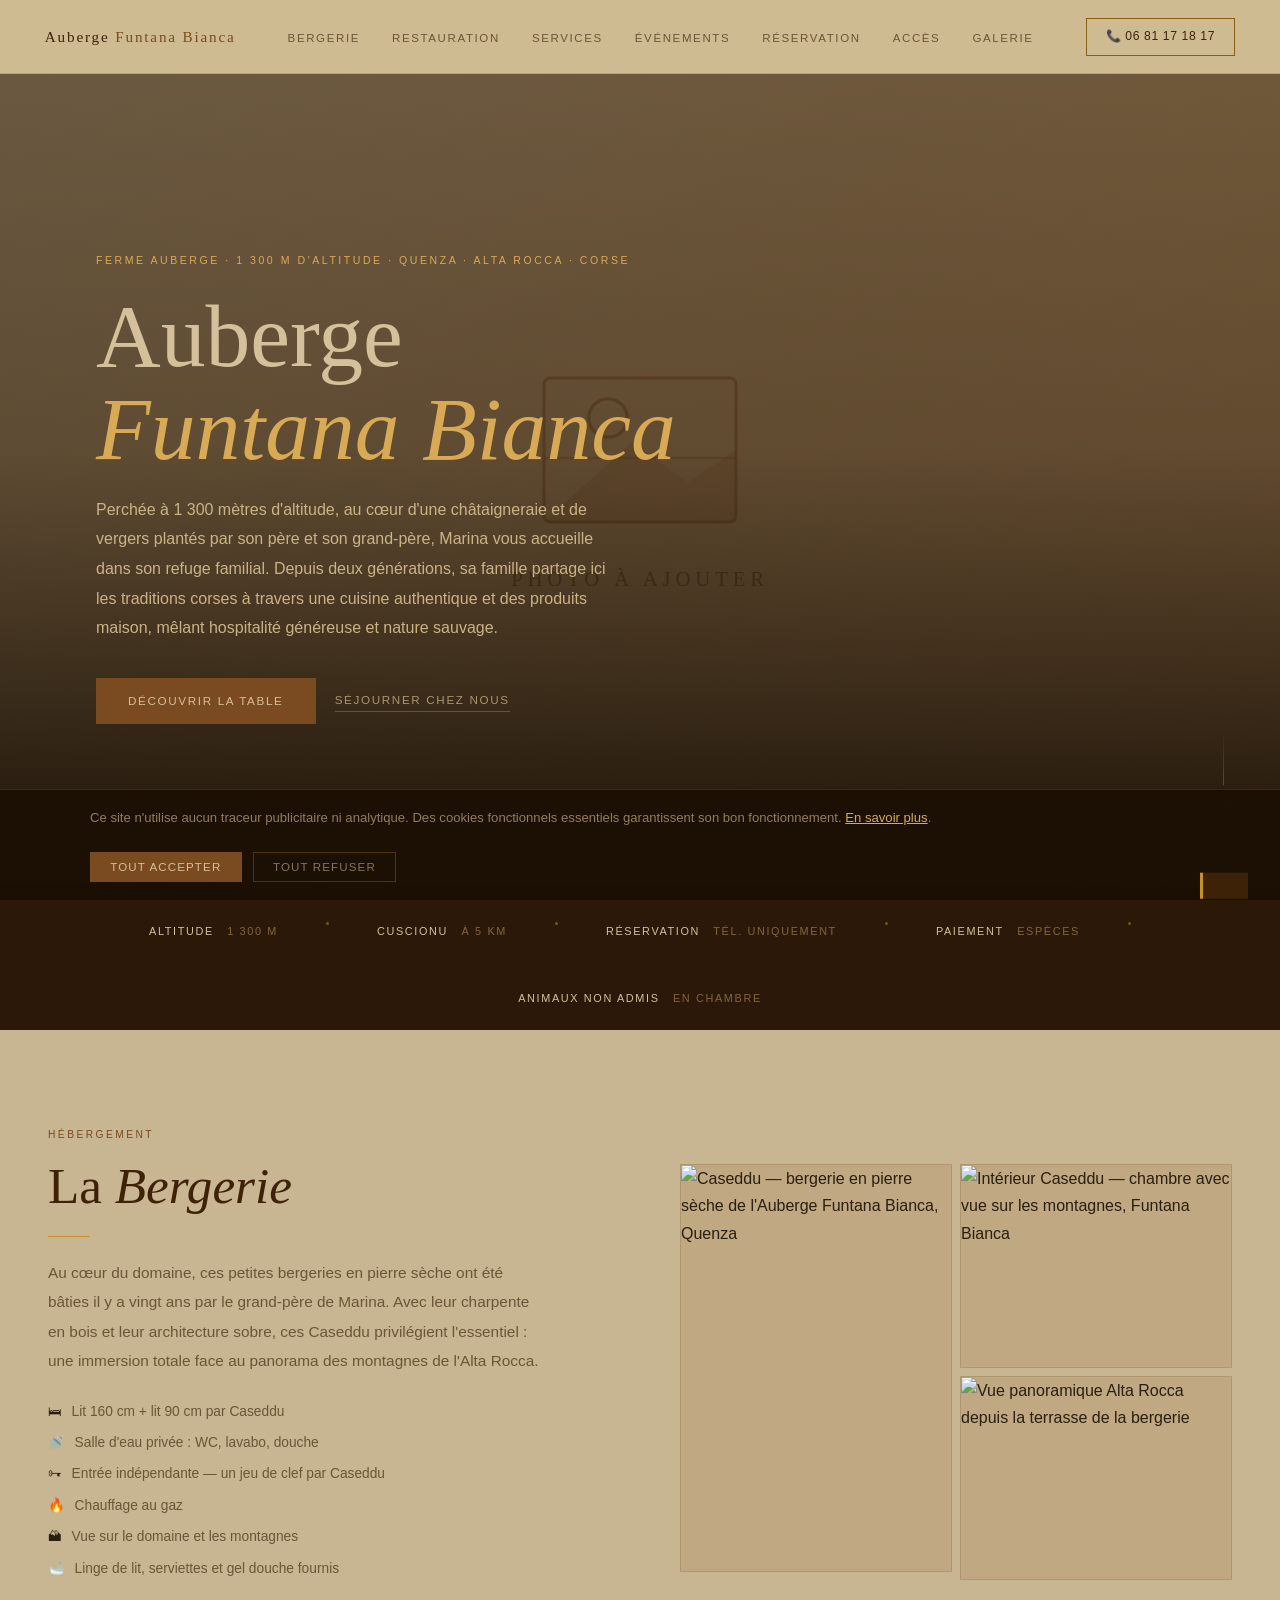
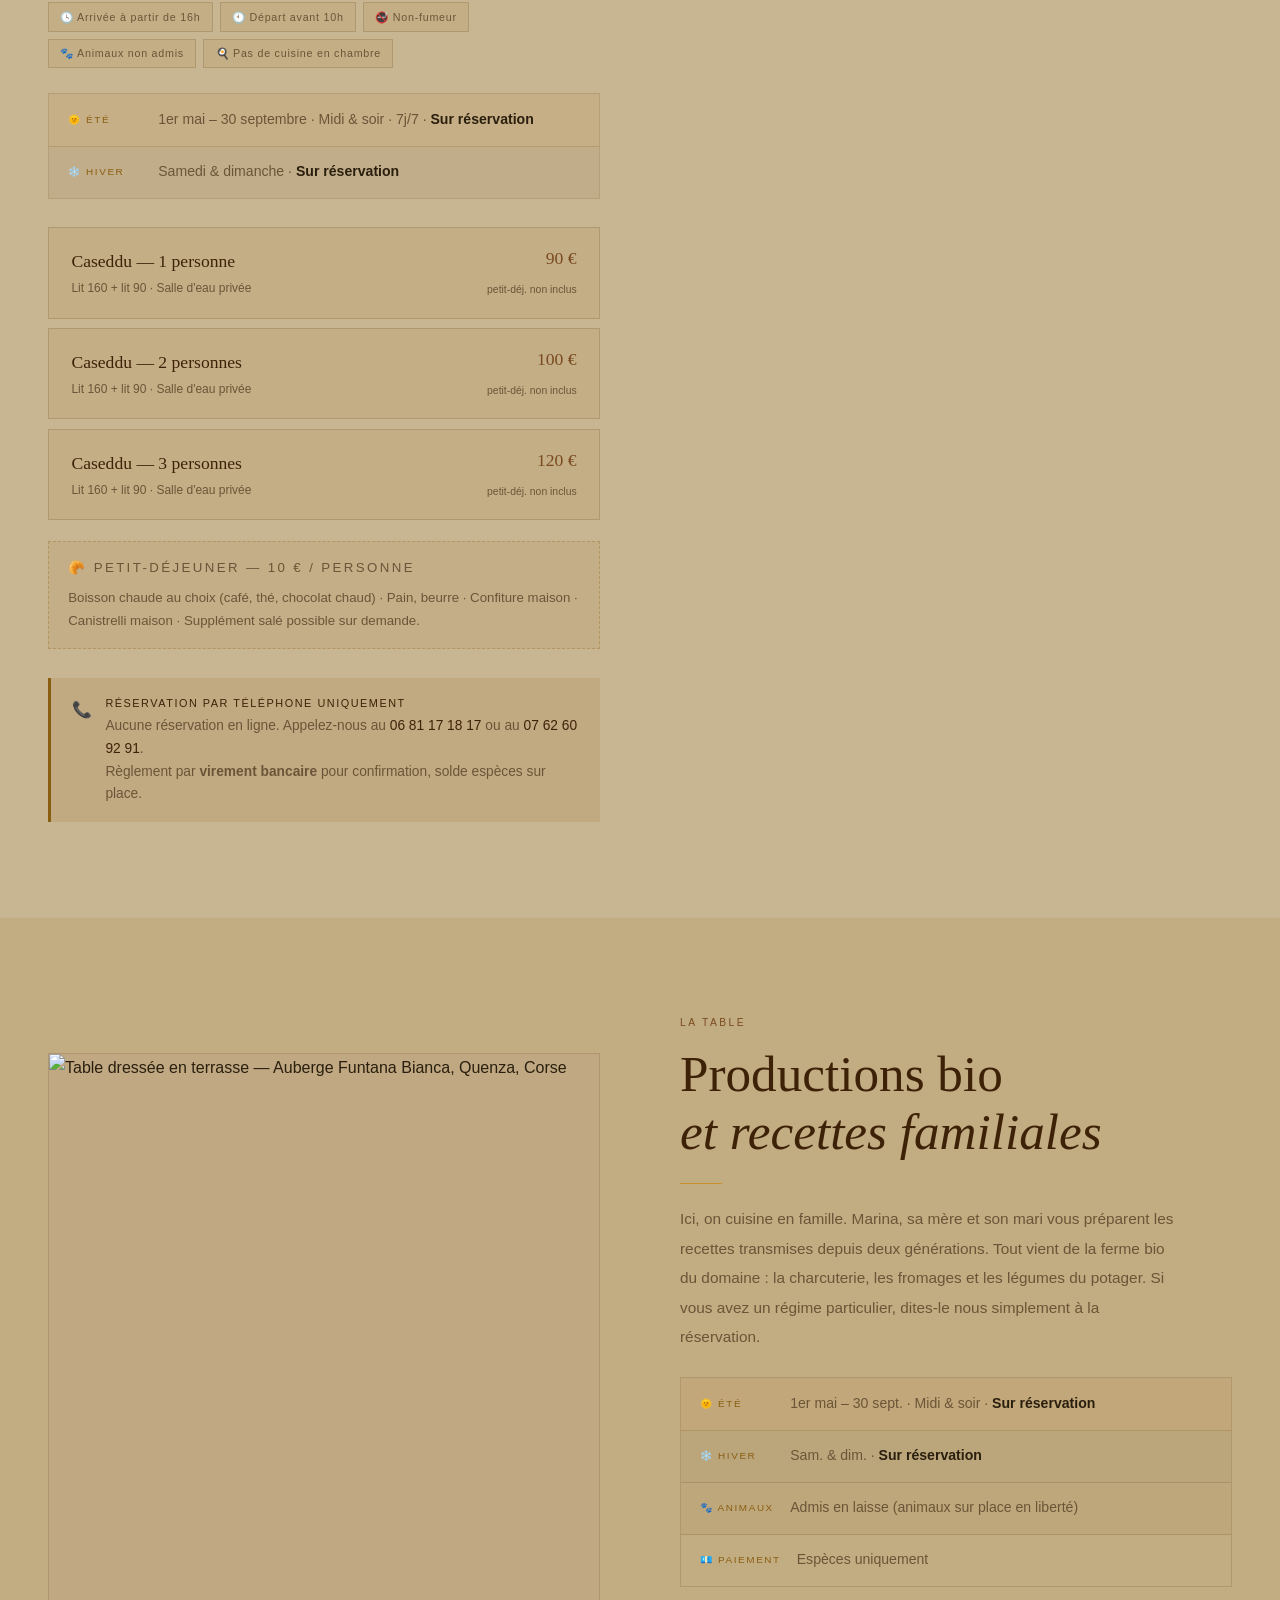
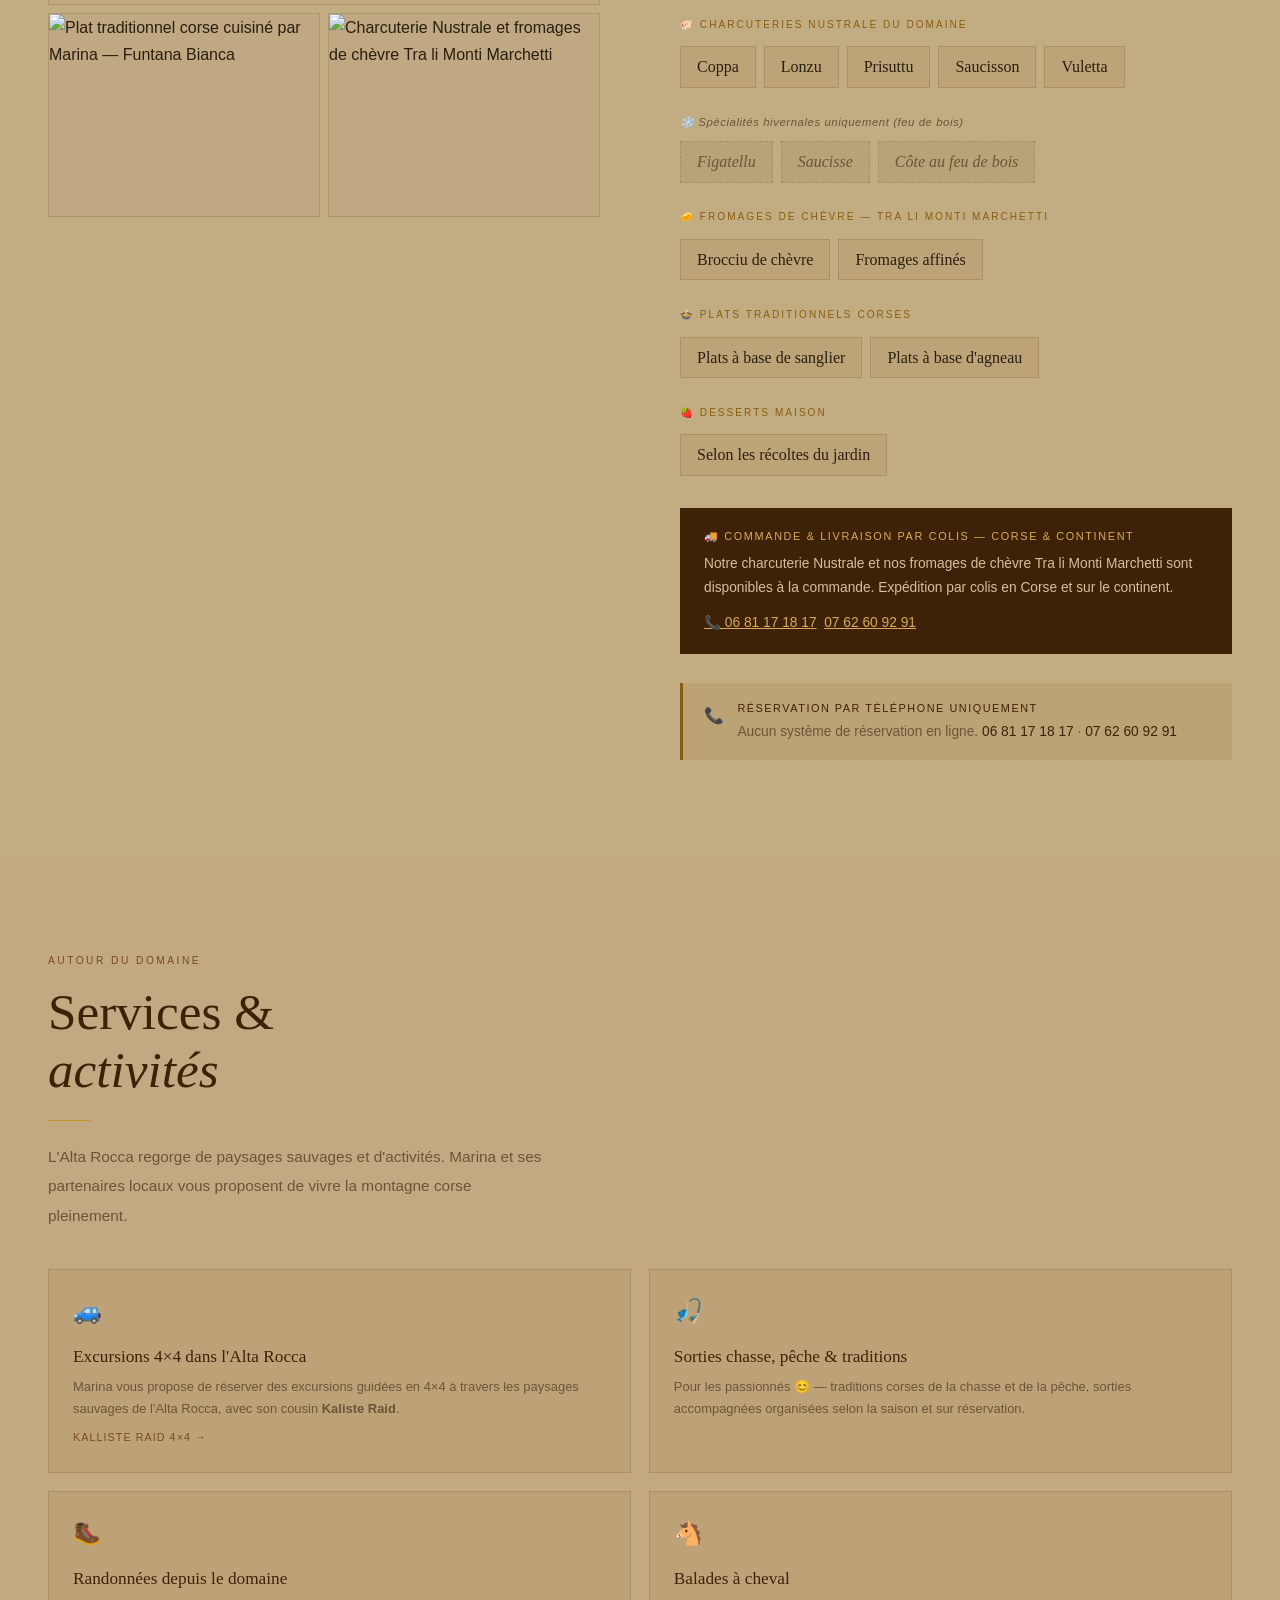
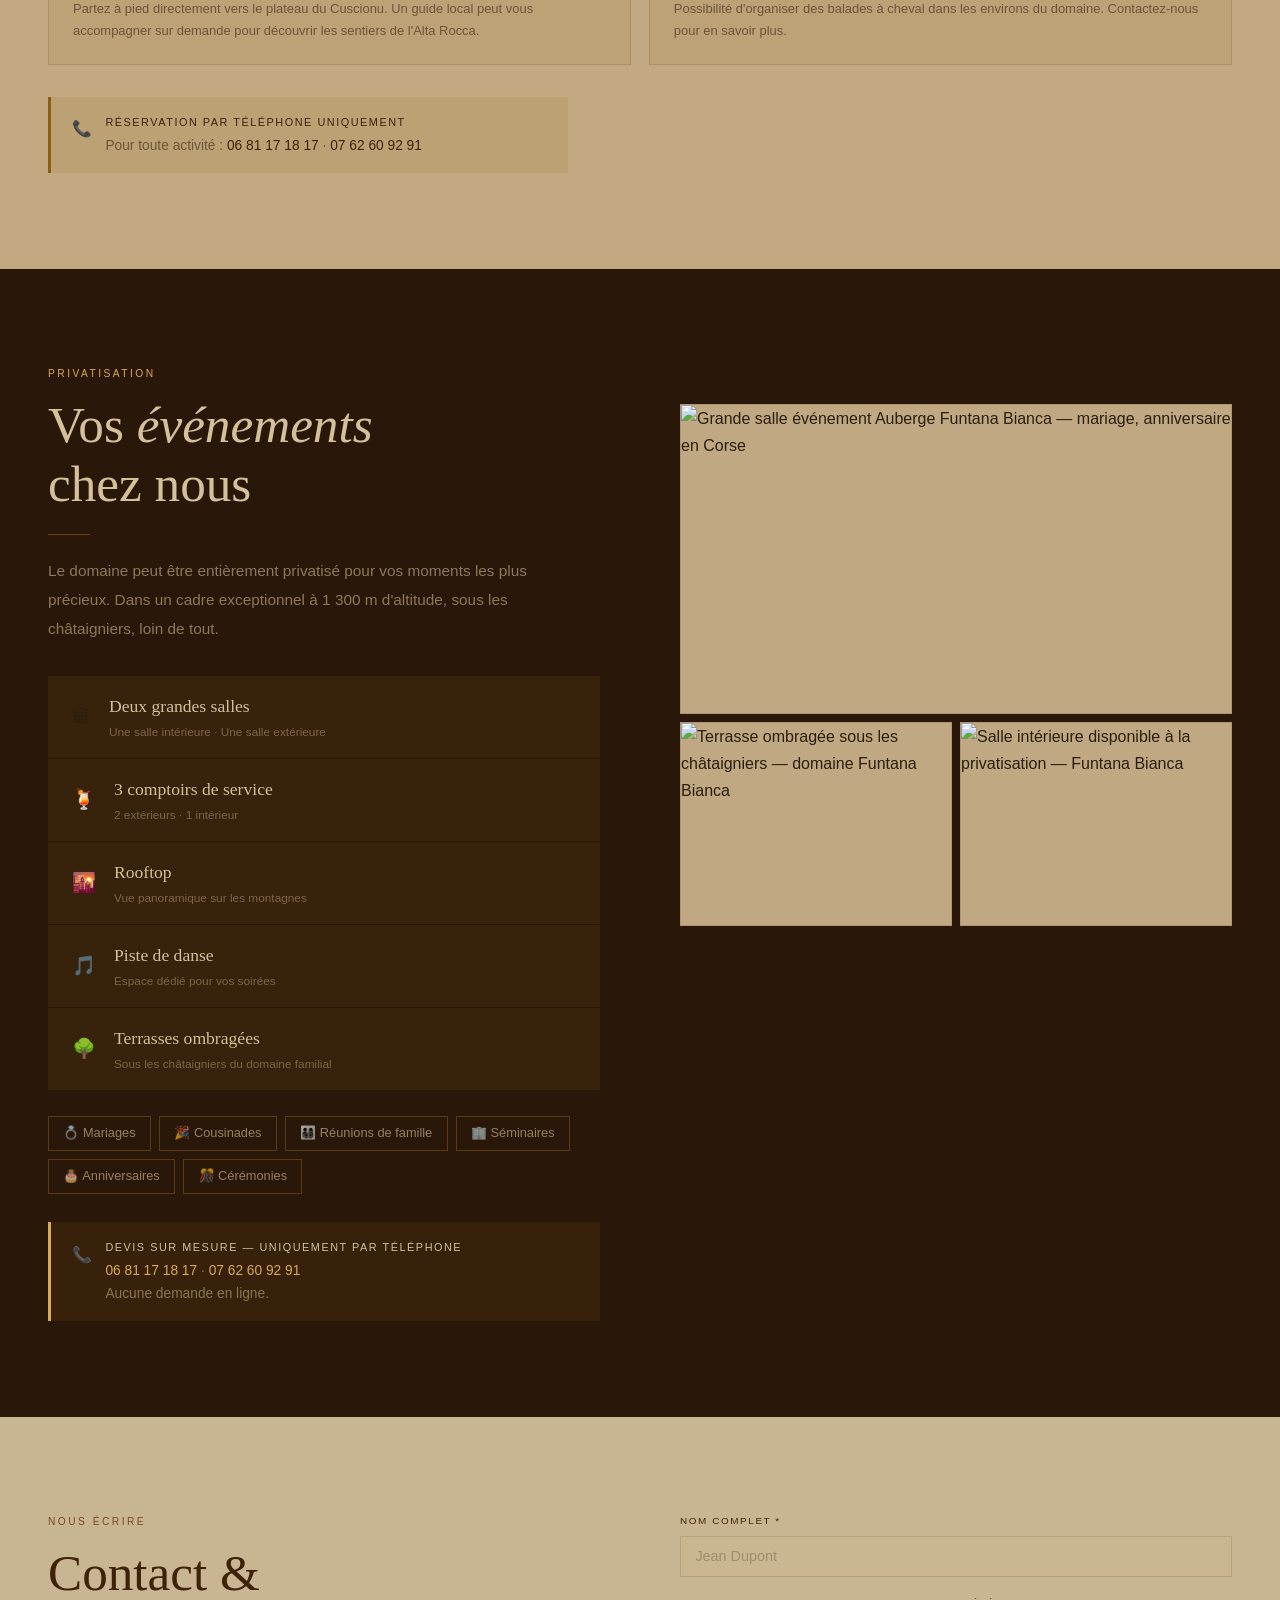
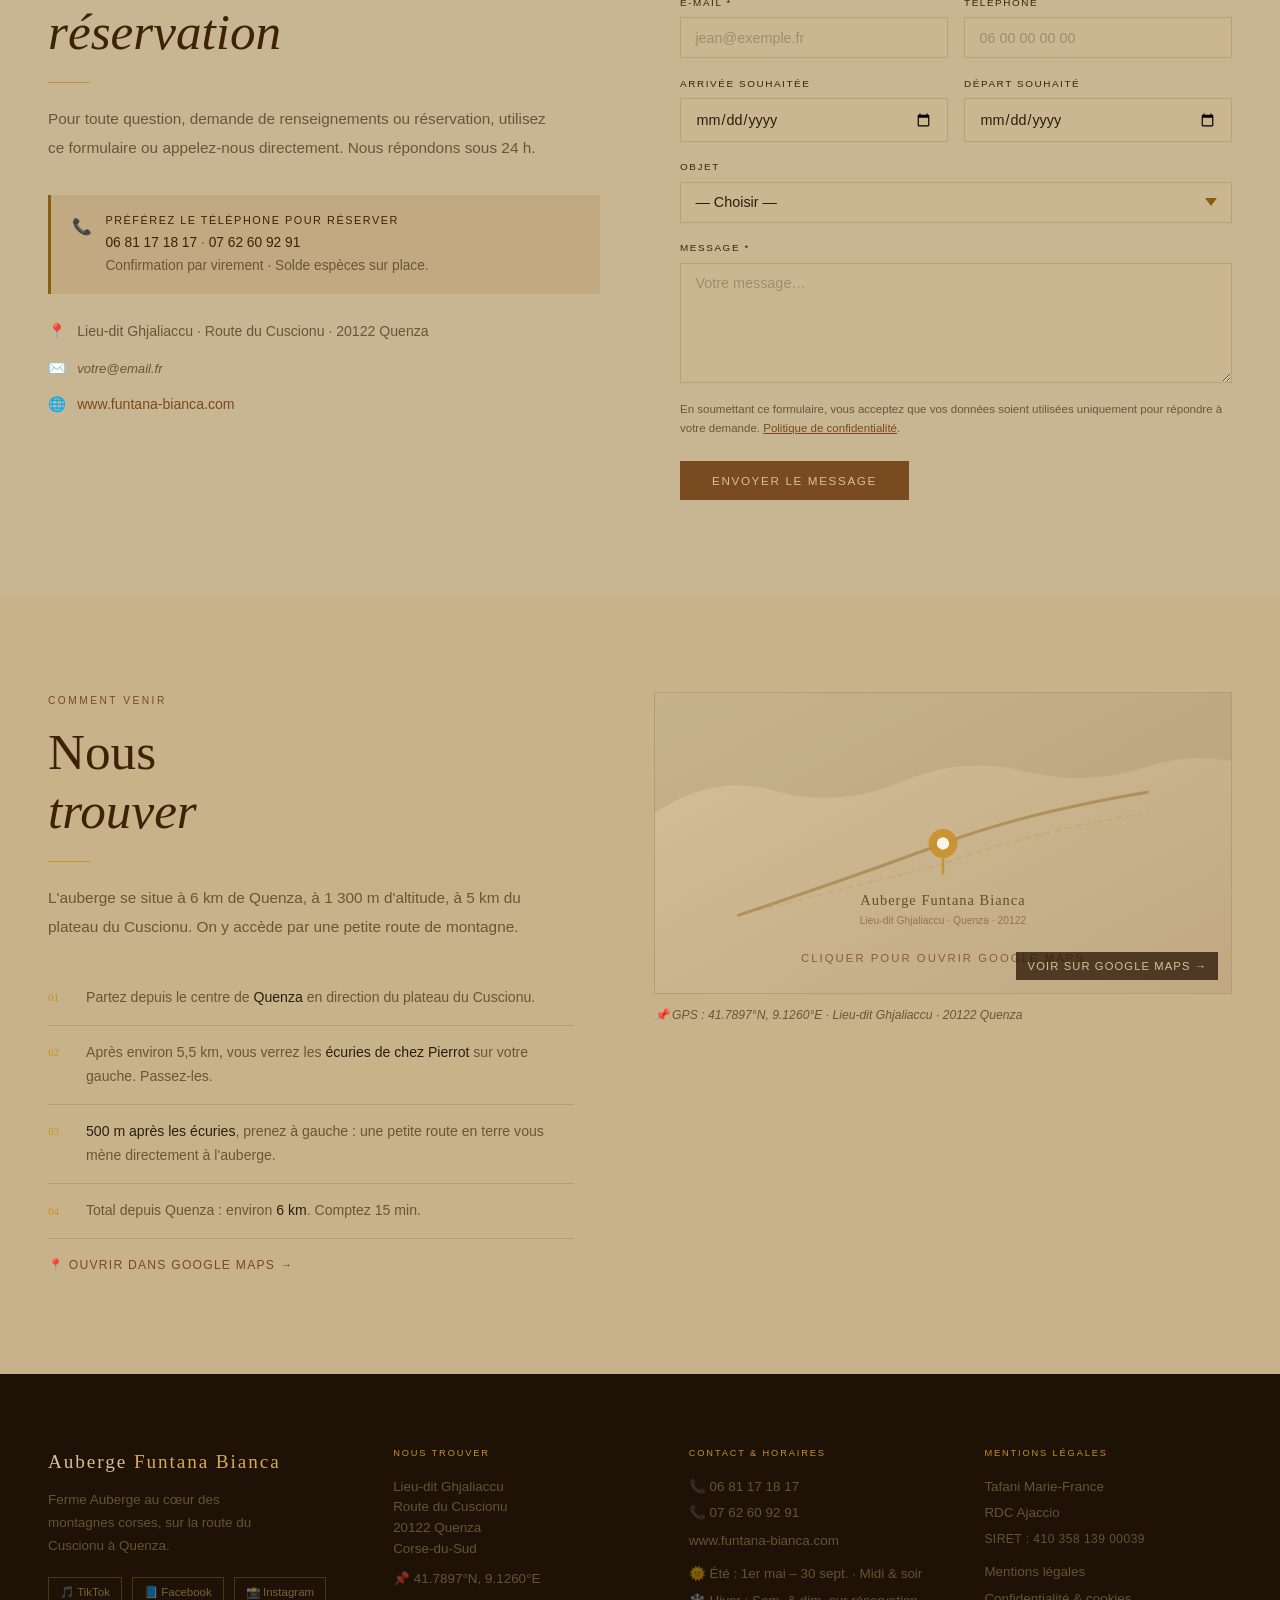
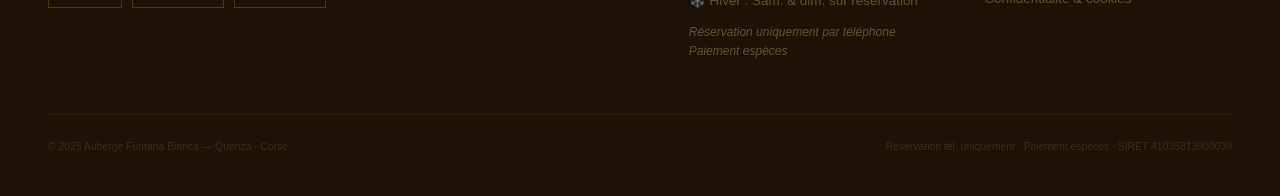
==== index.html @ 895e291a "feat: refactoring complet — site statique propre (étape 1/1) - Architecture : HTML/CSS/JS séparés (i" ====
<!DOCTYPE html>
<html lang="fr">
<head>
  <meta charset="UTF-8">
  <meta name="viewport" content="width=device-width, initial-scale=1.0">

  <title>Auberge Funtana Bianca — Ferme Auberge à Quenza, Corse (Alta Rocca)</title>
  <meta name="description" content="Ferme Auberge Funtana Bianca à Quenza, Corse-du-Sud. Chambres d'hôtes (Caseddu) à 1 300 m d'altitude, table corse familiale, charcuterie Nustrale, fromages de chèvre, événements privatisés. Réservation au 06 81 17 18 17.">
  <meta name="robots" content="index, follow">
  <link rel="canonical" href="https://www.funtana-bianca.com/">

  <meta property="og:type" content="website">
  <meta property="og:url" content="https://www.funtana-bianca.com/">
  <meta property="og:title" content="Auberge Funtana Bianca — Ferme Auberge à Quenza, Corse">
  <meta property="og:description" content="À 1 300 m d'altitude, au cœur de l'Alta Rocca. Table familiale, Caseddu, charcuterie Nustrale, événements privatisés.">
  <meta property="og:image" content="https://www.funtana-bianca.com/assets/img/og-image.webp">
  <meta property="og:locale" content="fr_FR">
  <meta property="og:site_name" content="Auberge Funtana Bianca">

  <meta name="twitter:card" content="summary_large_image">
  <meta name="twitter:title" content="Auberge Funtana Bianca — Ferme Auberge à Quenza, Corse">
  <meta name="twitter:description" content="À 1 300 m d'altitude, au cœur de l'Alta Rocca. Table familiale, Caseddu, charcuterie Nustrale, événements privatisés.">
  <meta name="twitter:image" content="https://www.funtana-bianca.com/assets/img/og-image.webp">

  <link rel="icon" type="image/svg+xml" href="favicon.svg">
  <link rel="stylesheet" href="css/style.css">

  <script type="application/ld+json">
  {
    "@context": "https://schema.org",
    "@type": ["FoodEstablishment", "LodgingBusiness"],
    "name": "Auberge Funtana Bianca",
    "alternateName": "Ferme Auberge Funtana Bianca",
    "description": "Ferme auberge familiale à 1 300 m d'altitude, au cœur de la forêt de châtaigniers de l'Alta Rocca. Chambres d'hôtes (Caseddu), table corse traditionnelle, charcuterie Nustrale et fromages de chèvre, organisation d'événements privatisés.",
    "url": "https://www.funtana-bianca.com",
    "telephone": "+33681171817",
    "address": {
      "@type": "PostalAddress",
      "streetAddress": "Lieu-dit Ghjaliaccu, Route du Cuscionu",
      "addressLocality": "Quenza",
      "postalCode": "20122",
      "addressRegion": "Corse-du-Sud",
      "addressCountry": "FR"
    },
    "geo": {
      "@type": "GeoCoordinates",
      "latitude": 41.789676,
      "longitude": 9.126039
    },
    "openingHoursSpecification": [
      {
        "@type": "OpeningHoursSpecification",
        "dayOfWeek": ["Monday","Tuesday","Wednesday","Thursday","Friday","Saturday","Sunday"],
        "validFrom": "2025-05-01",
        "validThrough": "2025-09-30",
        "opens": "12:00",
        "closes": "22:00"
      },
      {
        "@type": "OpeningHoursSpecification",
        "dayOfWeek": ["Saturday","Sunday"],
        "validFrom": "2025-10-01",
        "validThrough": "2026-04-30",
        "opens": "12:00",
        "closes": "22:00"
      }
    ],
    "servesCuisine": "Cuisine corse traditionnelle",
    "priceRange": "\u20ac\u20ac",
    "currenciesAccepted": "EUR",
    "paymentAccepted": "Cash",
    "sameAs": [
      "https://www.facebook.com/auberge.funtanabianca.7",
      "https://www.instagram.com/polimarinamarchetti",
      "https://www.tiktok.com/@petiteblind"
    ]
  }
  </script>
</head>
<body>

<!-- ════ BANDEAU COOKIES CNIL ════ -->
<div id="cookie-banner" class="cookie-banner" role="dialog" aria-label="Gestion des cookies" aria-live="polite">
  <div class="cookie-inner">
    <p class="cookie-text">Ce site n'utilise aucun traceur publicitaire ni analytique. Des cookies fonctionnels essentiels garantissent son bon fonctionnement. <a href="confidentialite.html">En savoir plus</a>.</p>
    <div class="cookie-btns">
      <button class="cookie-btn-accept" onclick="cookieConsent('accept')">Tout accepter</button>
      <button class="cookie-btn-refuse" onclick="cookieConsent('refuse')">Tout refuser</button>
    </div>
  </div>
</div>

<!-- ════ NAV ════ -->
<nav id="main-nav">
  <a href="#" class="nav-logo">Auberge <span>Funtana Bianca</span></a>
  <ul class="nav-links">
    <li><a href="#bergerie">Bergerie</a></li>
    <li><a href="#restauration">Restauration</a></li>
    <li><a href="#services">Services</a></li>
    <li><a href="#evenements">Événements</a></li>
    <li><a href="#reservation">Réservation</a></li>
    <li><a href="#acces">Accès</a></li>
    <li><a href="#" onclick="openGalerie();return false;" id="nav-galerie-link">Galerie</a></li>
  </ul>
  <a href="tel:0681171817" class="nav-phone">📞&nbsp;06 81 17 18 17</a>
</nav>

<!-- ════ HERO ════ -->
<section class="hero" id="hero">
  <div class="hero-bg">
    <!-- REMPLACER : placez votre photo principale dans assets/img/hero.webp -->
    <img src="assets/img/placeholder.svg"
         alt="Auberge Funtana Bianca — Vue sur les montagnes de l'Alta Rocca, Quenza, Corse"
         width="1920" height="1080" loading="eager" fetchpriority="high">
  </div>
  <div class="hero-overlay"></div>
  <div class="hero-content">
    <p class="hero-tag">Ferme Auberge · 1 300 m d'altitude · Quenza · Alta Rocca · Corse</p>
    <h1 class="hero-title">Auberge<br><em>Funtana Bianca</em></h1>
    <p class="hero-sub">Perchée à 1 300 mètres d'altitude, au cœur d'une châtaigneraie et de vergers plantés par son père et son grand-père, Marina vous accueille dans son refuge familial. Depuis deux générations, sa famille partage ici les traditions corses à travers une cuisine authentique et des produits maison, mêlant hospitalité généreuse et nature sauvage.</p>
    <div class="hero-actions">
      <a href="#restauration" class="btn-primary">Découvrir la table</a>
      <a href="#bergerie" class="btn-ghost">Séjourner chez nous</a>
    </div>
  </div>
  <div class="hero-scroll">Découvrir</div>
</section>

<!-- BAND -->
<div class="band">
  <div class="band-item"><strong>Altitude</strong>&nbsp;1 300 m</div>
  <div class="band-dot"></div>
  <div class="band-item"><strong>Cuscionu</strong>&nbsp;à 5 km</div>
  <div class="band-dot"></div>
  <div class="band-item"><strong>Réservation</strong>&nbsp;tél. uniquement</div>
  <div class="band-dot"></div>
  <div class="band-item"><strong>Paiement</strong>&nbsp;espèces</div>
  <div class="band-dot"></div>
  <div class="band-item"><strong>Animaux non admis</strong>&nbsp;en chambre</div>
</div>

<!-- ════ BERGERIE ════ -->
<section id="bergerie">
  <div class="split">
    <div class="reveal">
      <p class="section-eyebrow">Hébergement</p>
      <h2 class="section-title">La <em>Bergerie</em></h2>
      <div class="divider"></div>
      <p class="section-body">Au cœur du domaine, ces petites bergeries en pierre sèche ont été bâties il y a vingt ans par le grand-père de Marina. Avec leur charpente en bois et leur architecture sobre, ces Caseddu privilégient l'essentiel : une immersion totale face au panorama des montagnes de l'Alta Rocca.</p>

      <div class="infos-ch">
        <div class="ic-row"><span class="ic-ico">🛏</span><span class="ic-txt">Lit 160 cm + lit 90 cm par Caseddu</span></div>
        <div class="ic-row"><span class="ic-ico">🚿</span><span class="ic-txt">Salle d'eau privée : WC, lavabo, douche</span></div>
        <div class="ic-row"><span class="ic-ico">🗝</span><span class="ic-txt">Entrée indépendante — un jeu de clef par Caseddu</span></div>
        <div class="ic-row"><span class="ic-ico">🔥</span><span class="ic-txt">Chauffage au gaz</span></div>
        <div class="ic-row"><span class="ic-ico">🏔</span><span class="ic-txt">Vue sur le domaine et les montagnes</span></div>
        <div class="ic-row"><span class="ic-ico">🛁</span><span class="ic-txt">Linge de lit, serviettes et gel douche fournis</span></div>
      </div>

      <div class="rules">
        <span class="rule-tag">🕓 Arrivée à partir de 16h</span>
        <span class="rule-tag">🕙 Départ avant 10h</span>
        <span class="rule-tag">🚭 Non-fumeur</span>
        <span class="rule-tag">🐾 Animaux non admis</span>
        <span class="rule-tag">🍳 Pas de cuisine en chambre</span>
      </div>

      <div class="horaires-box">
        <div class="horaires-row h-ete">
          <span class="horaires-saison">🌞 Été</span>
          <span class="horaires-detail">1er mai – 30 septembre · Midi &amp; soir · 7j/7 · <strong style="color:var(--text)">Sur réservation</strong></span>
        </div>
        <div class="horaires-row h-hiv">
          <span class="horaires-saison">❄️ Hiver</span>
          <span class="horaires-detail">Samedi &amp; dimanche · <strong style="color:var(--text)">Sur réservation</strong></span>
        </div>
      </div>

      <div class="room-list">
        <div class="room-card">
          <div><p class="room-name">Caseddu — 1 personne</p><p class="room-desc">Lit 160 + lit 90 · Salle d'eau privée</p></div>
          <div class="room-price"><strong>90 €</strong><small>petit-déj. non inclus</small></div>
        </div>
        <div class="room-card">
          <div><p class="room-name">Caseddu — 2 personnes</p><p class="room-desc">Lit 160 + lit 90 · Salle d'eau privée</p></div>
          <div class="room-price"><strong>100 €</strong><small>petit-déj. non inclus</small></div>
        </div>
        <div class="room-card">
          <div><p class="room-name">Caseddu — 3 personnes</p><p class="room-desc">Lit 160 + lit 90 · Salle d'eau privée</p></div>
          <div class="room-price"><strong>120 €</strong><small>petit-déj. non inclus</small></div>
        </div>
      </div>

      <div class="ptit-dej">
        <p class="ptit-dej-title">🥐 Petit-déjeuner — 10 € / personne</p>
        <p>Boisson chaude au choix (café, thé, chocolat chaud) · Pain, beurre · Confiture maison · Canistrelli maison · Supplément salé possible sur demande.</p>
      </div>

      <div class="phone-note">
        <div class="pn-ico">📞</div>
        <div>
          <p class="pn-title">Réservation par téléphone uniquement</p>
          <p class="pn-sub">Aucune réservation en ligne. Appelez-nous au <a href="tel:0681171817">06 81 17 18 17</a> ou au <a href="tel:0762609291">07 62 60 92 91</a>.<br>Règlement par <strong>virement bancaire</strong> pour confirmation, solde espèces sur place.</p>
        </div>
      </div>
    </div>

    <div class="reveal" style="transition-delay:0.14s">
      <div class="photo-grid pg2">
        <!-- REMPLACER : assets/img/bergerie-1.webp — vue extérieure Caseddu (ratio 2/3) -->
        <div class="photo-slot tall" style="grid-row:span 2">
          <img src="assets/img/bergerie-1.webp"
               alt="Caseddu — bergerie en pierre sèche de l'Auberge Funtana Bianca, Quenza"
               width="400" height="600" loading="lazy">
        </div>
        <!-- REMPLACER : assets/img/bergerie-2.webp — intérieur chambre -->
        <div class="photo-slot">
          <img src="assets/img/bergerie-2.webp"
               alt="Intérieur Caseddu — chambre avec vue sur les montagnes, Funtana Bianca"
               width="400" height="300" loading="lazy">
        </div>
        <!-- REMPLACER : assets/img/bergerie-3.webp — vue panoramique -->
        <div class="photo-slot">
          <img src="assets/img/bergerie-3.webp"
               alt="Vue panoramique Alta Rocca depuis la terrasse de la bergerie"
               width="400" height="300" loading="lazy">
        </div>
      </div>
    </div>
  </div>
</section>

<!-- ════ RESTAURATION ════ -->
<section id="restauration">
  <div class="split">
    <div class="reveal">
      <div class="photo-grid pg2">
        <!-- REMPLACER : assets/img/restauration-1.webp — table ou terrasse -->
        <div class="photo-slot sq" style="grid-column:1/-1;">
          <img src="assets/img/restauration-1.webp"
               alt="Table dressée en terrasse — Auberge Funtana Bianca, Quenza, Corse"
               width="800" height="800" loading="lazy">
        </div>
        <!-- REMPLACER : assets/img/restauration-2.webp — plat maison -->
        <div class="photo-slot">
          <img src="assets/img/restauration-2.webp"
               alt="Plat traditionnel corse cuisiné par Marina — Funtana Bianca"
               width="400" height="300" loading="lazy">
        </div>
        <!-- REMPLACER : assets/img/restauration-3.webp — charcuterie / fromages -->
        <div class="photo-slot">
          <img src="assets/img/restauration-3.webp"
               alt="Charcuterie Nustrale et fromages de chèvre Tra li Monti Marchetti"
               width="400" height="300" loading="lazy">
        </div>
      </div>
    </div>

    <div class="reveal" style="transition-delay:0.14s">
      <p class="section-eyebrow">La table</p>
      <h2 class="section-title">Productions bio<br><em>et recettes familiales</em></h2>
      <div class="divider"></div>
      <p class="section-body">Ici, on cuisine en famille. Marina, sa mère et son mari vous préparent les recettes transmises depuis deux générations. Tout vient de la ferme bio du domaine : la charcuterie, les fromages et les légumes du potager. Si vous avez un régime particulier, dites-le nous simplement à la réservation.</p>

      <div class="horaires-box" style="margin-top:1.6rem;">
        <div class="horaires-row h-ete">
          <span class="horaires-saison">🌞 Été</span>
          <span class="horaires-detail">1er mai – 30 sept. · Midi &amp; soir · <strong style="color:var(--text)">Sur réservation</strong></span>
        </div>
        <div class="horaires-row h-hiv">
          <span class="horaires-saison">❄️ Hiver</span>
          <span class="horaires-detail">Sam. &amp; dim. · <strong style="color:var(--text)">Sur réservation</strong></span>
        </div>
        <div class="horaires-row h-anim">
          <span class="horaires-saison">🐾 Animaux</span>
          <span class="horaires-detail">Admis en laisse (animaux sur place en liberté)</span>
        </div>
        <div class="horaires-row">
          <span class="horaires-saison">💶 Paiement</span>
          <span class="horaires-detail">Espèces uniquement</span>
        </div>
      </div>

      <div class="pelmel">
        <p class="pelmel-title">🐖 Charcuteries Nustrale du domaine</p>
        <div class="pelmel-tags">
          <span class="ptag">Coppa</span><span class="ptag">Lonzu</span><span class="ptag">Prisuttu</span><span class="ptag">Saucisson</span><span class="ptag">Vuletta</span>
        </div>
        <p class="winter-note">❄️ Spécialités hivernales uniquement (feu de bois)</p>
        <div class="pelmel-tags">
          <span class="ptag winter">Figatellu</span><span class="ptag winter">Saucisse</span><span class="ptag winter">Côte au feu de bois</span>
        </div>
        <p class="pelmel-title">🧀 Fromages de chèvre — Tra li Monti Marchetti</p>
        <div class="pelmel-tags">
          <span class="ptag">Brocciu de chèvre</span><span class="ptag">Fromages affinés</span>
        </div>
        <p class="pelmel-title">🍲 Plats traditionnels corses</p>
        <div class="pelmel-tags">
          <span class="ptag">Plats à base de sanglier</span><span class="ptag">Plats à base d'agneau</span>
        </div>
        <p class="pelmel-title">🍓 Desserts maison</p>
        <div class="pelmel-tags">
          <span class="ptag">Selon les récoltes du jardin</span>
        </div>
      </div>

      <div class="commande-box">
        <strong>🚚 Commande &amp; livraison par colis — Corse &amp; continent</strong>
        <p>Notre charcuterie Nustrale et nos fromages de chèvre Tra li Monti Marchetti sont disponibles à la commande. Expédition par colis en Corse et sur le continent.</p>
        <p style="margin-top:0.7rem;"><a href="tel:0681171817" style="color:var(--ocre-light);font-weight:500;">📞 06 81 17 18 17</a>&nbsp;&nbsp;<a href="tel:0762609291" style="color:var(--ocre-light);font-weight:500;">07 62 60 92 91</a></p>
      </div>

      <div class="phone-note">
        <div class="pn-ico">📞</div>
        <div>
          <p class="pn-title">Réservation par téléphone uniquement</p>
          <p class="pn-sub">Aucun système de réservation en ligne. <a href="tel:0681171817">06 81 17 18 17</a> · <a href="tel:0762609291">07 62 60 92 91</a></p>
        </div>
      </div>
    </div>
  </div>
</section>

<!-- ════ SERVICES ════ -->
<section id="services">
  <div class="reveal">
    <p class="section-eyebrow">Autour du domaine</p>
    <h2 class="section-title">Services &amp;<br><em>activités</em></h2>
    <div class="divider"></div>
    <p class="section-body">L'Alta Rocca regorge de paysages sauvages et d'activités. Marina et ses partenaires locaux vous proposent de vivre la montagne corse pleinement.</p>
  </div>

  <div class="services-grid reveal" style="transition-delay:0.12s;">
    <div class="service-card">
      <div class="sc-ico">🚙</div>
      <p class="sc-name">Excursions 4×4 dans l'Alta Rocca</p>
      <p class="sc-desc">Marina vous propose de réserver des excursions guidées en 4×4 à travers les paysages sauvages de l'Alta Rocca, avec son cousin <strong>Kaliste Raid</strong>.</p>
      <a href="https://www.kallisteraid4x4.com/" target="_blank" rel="noopener noreferrer" class="sc-link">Kalliste Raid 4×4 →</a>
    </div>
    <div class="service-card">
      <div class="sc-ico">🎣</div>
      <p class="sc-name">Sorties chasse, pêche &amp; traditions</p>
      <p class="sc-desc">Pour les passionnés 😊 — traditions corses de la chasse et de la pêche, sorties accompagnées organisées selon la saison et sur réservation.</p>
    </div>
    <div class="service-card">
      <div class="sc-ico">🥾</div>
      <p class="sc-name">Randonnées depuis le domaine</p>
      <p class="sc-desc">Partez à pied directement vers le plateau du Cuscionu. Un guide local peut vous accompagner sur demande pour découvrir les sentiers de l'Alta Rocca.</p>
    </div>
    <div class="service-card">
      <div class="sc-ico">🐴</div>
      <p class="sc-name">Balades à cheval</p>
      <p class="sc-desc">Possibilité d'organiser des balades à cheval dans les environs du domaine. Contactez-nous pour en savoir plus.</p>
    </div>
  </div>

  <div class="phone-note reveal" style="max-width:520px; margin-top:2rem; transition-delay:0.2s;">
    <div class="pn-ico">📞</div>
    <div>
      <p class="pn-title">Réservation par téléphone uniquement</p>
      <p class="pn-sub">Pour toute activité : <a href="tel:0681171817">06 81 17 18 17</a> · <a href="tel:0762609291">07 62 60 92 91</a></p>
    </div>
  </div>
</section>

<!-- ════ ÉVÉNEMENTS ════ -->
<section id="evenements">
  <div class="split">
    <div class="reveal">
      <p class="section-eyebrow">Privatisation</p>
      <h2 class="section-title">Vos <em>événements</em><br>chez nous</h2>
      <div class="divider"></div>
      <p class="section-body">Le domaine peut être entièrement privatisé pour vos moments les plus précieux. Dans un cadre exceptionnel à 1 300 m d'altitude, sous les châtaigniers, loin de tout.</p>

      <div class="infra-list">
        <div class="infra-item"><div class="infra-ico">🏛</div><div><p class="infra-name">Deux grandes salles</p><p class="infra-sub">Une salle intérieure · Une salle extérieure</p></div></div>
        <div class="infra-item"><div class="infra-ico">🍹</div><div><p class="infra-name">3 comptoirs de service</p><p class="infra-sub">2 extérieurs · 1 intérieur</p></div></div>
        <div class="infra-item"><div class="infra-ico">🌇</div><div><p class="infra-name">Rooftop</p><p class="infra-sub">Vue panoramique sur les montagnes</p></div></div>
        <div class="infra-item"><div class="infra-ico">🎵</div><div><p class="infra-name">Piste de danse</p><p class="infra-sub">Espace dédié pour vos soirées</p></div></div>
        <div class="infra-item"><div class="infra-ico">🌳</div><div><p class="infra-name">Terrasses ombragées</p><p class="infra-sub">Sous les châtaigniers du domaine familial</p></div></div>
      </div>

      <div class="et-tags">
        <span class="et-tag">💍 Mariages</span><span class="et-tag">🎉 Cousinades</span>
        <span class="et-tag">👨‍👩‍👧‍👦 Réunions de famille</span><span class="et-tag">🏢 Séminaires</span>
        <span class="et-tag">🎂 Anniversaires</span><span class="et-tag">🎊 Cérémonies</span>
      </div>

      <div class="phone-note pn-dark" style="margin-top:1.8rem;">
        <div class="pn-ico">📞</div>
        <div>
          <p class="pn-title">Devis sur mesure — uniquement par téléphone</p>
          <p class="pn-sub"><a href="tel:0681171817">06 81 17 18 17</a> · <a href="tel:0762609291">07 62 60 92 91</a><br>Aucune demande en ligne.</p>
        </div>
      </div>
    </div>

    <div class="reveal" style="transition-delay:0.14s">
      <div class="photo-grid pg2">
        <!-- REMPLACER : assets/img/evenements-1.webp — salle ou terrasse événement (16/9) -->
        <div class="photo-slot wide" style="grid-column:1/-1;aspect-ratio:16/9;">
          <img src="assets/img/evenements-1.webp"
               alt="Grande salle événement Auberge Funtana Bianca — mariage, anniversaire en Corse"
               width="800" height="450" loading="lazy">
        </div>
        <!-- REMPLACER : assets/img/evenements-2.webp — terrasse extérieure -->
        <div class="photo-slot">
          <img src="assets/img/evenements-2.webp"
               alt="Terrasse ombragée sous les châtaigniers — domaine Funtana Bianca"
               width="400" height="300" loading="lazy">
        </div>
        <!-- REMPLACER : assets/img/evenements-3.webp — salle intérieure -->
        <div class="photo-slot">
          <img src="assets/img/evenements-3.webp"
               alt="Salle intérieure disponible à la privatisation — Funtana Bianca"
               width="400" height="300" loading="lazy">
        </div>
      </div>
    </div>
  </div>
</section>

<!-- ════ RÉSERVATION / CONTACT ════ -->
<section id="reservation">
  <div class="split">
    <div class="reveal">
      <p class="section-eyebrow">Nous écrire</p>
      <h2 class="section-title">Contact &amp;<br><em>réservation</em></h2>
      <div class="divider"></div>
      <p class="section-body">Pour toute question, demande de renseignements ou réservation, utilisez ce formulaire ou appelez-nous directement. Nous répondons sous 24 h.</p>

      <div class="phone-note" style="margin-top:2rem;">
        <div class="pn-ico">📞</div>
        <div>
          <p class="pn-title">Préférez le téléphone pour réserver</p>
          <p class="pn-sub"><a href="tel:0681171817">06 81 17 18 17</a> · <a href="tel:0762609291">07 62 60 92 91</a><br>Confirmation par virement · Solde espèces sur place.</p>
        </div>
      </div>

      <div class="contact-info">
        <div class="ci-row"><span class="ci-ico">📍</span><span>Lieu-dit Ghjaliaccu · Route du Cuscionu · 20122 Quenza</span></div>
        <div class="ci-row"><span class="ci-ico">✉️</span><!-- REMPLACER : votre@email.fr --><span><em style="color:var(--text-muted);font-size:0.82rem;">votre@email.fr</em></span></div>
        <div class="ci-row"><span class="ci-ico">🌐</span><a href="http://www.funtana-bianca.com" target="_blank" rel="noopener">www.funtana-bianca.com</a></div>
      </div>
    </div>

    <div class="reveal" style="transition-delay:0.14s">
      <!-- REMPLACER : remplacez VOTRE_CLE_WEB3FORMS par votre clé sur web3forms.com -->
      <form id="contact-form" class="contact-form"
            action="https://api.web3forms.com/submit" method="POST" novalidate>

        <input type="hidden" name="access_key" value="VOTRE_CLE_WEB3FORMS">
        <input type="hidden" name="subject" value="Nouvelle demande — Auberge Funtana Bianca">
        <input type="hidden" name="from_name" value="Site Funtana Bianca">
        <input type="hidden" name="redirect" value="false">
        <input type="checkbox" name="botcheck" style="display:none" tabindex="-1" autocomplete="off">

        <div class="form-row">
          <label for="f-nom">Nom complet *</label>
          <input type="text" id="f-nom" name="name" required minlength="2" autocomplete="name" placeholder="Jean Dupont">
        </div>

        <div class="form-row-2">
          <div class="form-row">
            <label for="f-email">E-mail *</label>
            <input type="email" id="f-email" name="email" required autocomplete="email" placeholder="jean@exemple.fr">
          </div>
          <div class="form-row">
            <label for="f-tel">Téléphone</label>
            <input type="tel" id="f-tel" name="phone" autocomplete="tel" placeholder="06 00 00 00 00">
          </div>
        </div>

        <div class="form-row-2">
          <div class="form-row">
            <label for="f-arrivee">Arrivée souhaitée</label>
            <input type="date" id="f-arrivee" name="date_arrivee">
          </div>
          <div class="form-row">
            <label for="f-depart">Départ souhaité</label>
            <input type="date" id="f-depart" name="date_depart">
          </div>
        </div>

        <div class="form-row">
          <label for="f-objet">Objet</label>
          <select id="f-objet" name="objet">
            <option value="">— Choisir —</option>
            <option value="Hébergement (Caseddu)">Hébergement (Caseddu)</option>
            <option value="Table / Restauration">Table / Restauration</option>
            <option value="Événement privatisé">Événement privatisé</option>
            <option value="Commande charcuterie / fromages">Commande charcuterie / fromages</option>
            <option value="Excursion / Activité">Excursion / Activité</option>
            <option value="Autre demande">Autre demande</option>
          </select>
        </div>

        <div class="form-row">
          <label for="f-msg">Message *</label>
          <textarea id="f-msg" name="message" required minlength="10" rows="5" placeholder="Votre message…"></textarea>
        </div>

        <p class="form-rgpd">En soumettant ce formulaire, vous acceptez que vos données soient utilisées uniquement pour répondre à votre demande. <a href="confidentialite.html">Politique de confidentialité</a>.</p>

        <button type="submit" class="btn-primary form-submit">Envoyer le message</button>

        <div id="form-success" class="form-feedback form-success" hidden>
          ✓ Votre message a été envoyé ! Nous vous répondrons dans les 24 h.
        </div>
        <div id="form-error" class="form-feedback form-error" hidden>
          ✗ Une erreur est survenue. Veuillez réessayer ou nous appeler directement.
        </div>
      </form>
    </div>
  </div>
</section>

<!-- ════ ACCÈS ════ -->
<section id="acces">
  <div class="acces-grid">
    <div class="reveal">
      <p class="section-eyebrow">Comment venir</p>
      <h2 class="section-title">Nous<br><em>trouver</em></h2>
      <div class="divider"></div>
      <p class="section-body">L'auberge se situe à 6 km de Quenza, à 1 300 m d'altitude, à 5 km du plateau du Cuscionu. On y accède par une petite route de montagne.</p>
      <div class="route-steps">
        <div class="route-step"><span class="step-num">01</span><p class="step-txt">Partez depuis le centre de <strong>Quenza</strong> en direction du plateau du Cuscionu.</p></div>
        <div class="route-step"><span class="step-num">02</span><p class="step-txt">Après environ 5,5 km, vous verrez les <strong>écuries de chez Pierrot</strong> sur votre gauche. Passez-les.</p></div>
        <div class="route-step"><span class="step-num">03</span><p class="step-txt"><strong>500 m après les écuries</strong>, prenez à gauche : une petite route en terre vous mène directement à l'auberge.</p></div>
        <div class="route-step"><span class="step-num">04</span><p class="step-txt">Total depuis Quenza : environ <strong>6 km</strong>. Comptez 15 min.</p></div>
      </div>
      <a href="https://maps.google.com/?q=41.789676682927364,9.126039167968523" target="_blank" rel="noopener noreferrer" class="gps-link">📍 Ouvrir dans Google Maps →</a>
    </div>
    <div class="reveal" style="transition-delay:0.14s">
      <!-- Image statique cliquable — remplace l'iframe Google Maps (conformité RGPD) -->
      <!-- REMPLACER : assets/img/carte-quenza.webp — capture Google Maps ou OpenStreetMap -->
      <a href="https://maps.google.com/?q=41.789676682927364,9.126039167968523"
         target="_blank" rel="noopener noreferrer"
         class="map-link"
         aria-label="Voir l'Auberge Funtana Bianca sur Google Maps (ouvre un nouvel onglet)">
        <img class="map-img"
             src="assets/img/carte-quenza.svg"
             alt="Carte de localisation — Auberge Funtana Bianca, Lieu-dit Ghjaliaccu, 20122 Quenza, Corse"
             width="560" height="300" loading="lazy">
        <span class="map-overlay-label">Voir sur Google Maps →</span>
      </a>
      <p style="font-size:0.76rem;color:var(--text-muted);margin-top:0.65rem;font-style:italic;">📌 GPS : 41.7897°N, 9.1260°E · Lieu-dit Ghjaliaccu · 20122 Quenza</p>
    </div>
  </div>
</section>

<!-- ════ FOOTER ════ -->
<footer id="contact">
  <div class="footer-grid">
    <div>
      <p class="footer-logo">Auberge <span>Funtana Bianca</span></p>
      <p class="footer-tagline">Ferme Auberge au cœur des montagnes corses, sur la route du Cuscionu à Quenza.</p>
      <div class="social-links" style="margin-top:1.2rem;">
        <a href="https://www.tiktok.com/@petiteblind" target="_blank" rel="noopener noreferrer" class="social-btn">🎵 TikTok</a>
        <a href="https://www.facebook.com/auberge.funtanabianca.7" target="_blank" rel="noopener noreferrer" class="social-btn">📘 Facebook</a>
        <a href="https://www.instagram.com/polimarinamarchetti" target="_blank" rel="noopener noreferrer" class="social-btn">📸 Instagram</a>
      </div>
    </div>
    <div class="footer-col">
      <h4>Nous trouver</h4>
      <p>Lieu-dit Ghjaliaccu<br>Route du Cuscionu<br>20122 Quenza<br>Corse-du-Sud</p>
      <p style="margin-top:0.6rem;">📌 41.7897°N, 9.1260°E</p>
    </div>
    <div class="footer-col">
      <h4>Contact &amp; horaires</h4>
      <a href="tel:0681171817">📞 06 81 17 18 17</a>
      <a href="tel:0762609291">📞 07 62 60 92 91</a>
      <a href="http://www.funtana-bianca.com" target="_blank" rel="noopener" style="margin-top:0.4rem;">www.funtana-bianca.com</a>
      <p style="margin-top:0.8rem;">🌞 Été : 1er mai – 30 sept. · Midi &amp; soir</p>
      <p>❄️ Hiver : Sam. &amp; dim. sur réservation</p>
      <p style="margin-top:0.7rem;font-size:0.75rem;font-style:italic;">Réservation uniquement par téléphone<br>Paiement espèces</p>
    </div>
    <div class="footer-col">
      <h4>Mentions légales</h4>
      <p>Tafani Marie-France</p>
      <p>RDC Ajaccio</p>
      <p style="margin-top:0.3rem;font-size:0.75rem;letter-spacing:0.04em;">SIRET : 410 358 139 00039</p>
      <a href="mentions-legales.html" style="margin-top:0.8rem;">Mentions légales</a>
      <a href="confidentialite.html">Confidentialité &amp; cookies</a>
    </div>
  </div>
  <div class="footer-bar">
    <span>© 2025 Auberge Funtana Bianca — Quenza · Corse</span>
    <span>Réservation tél. uniquement · Paiement espèces · SIRET 41035813900039</span>
  </div>
</footer>

<!-- ════ GALERIE ONGLET ════ -->
<div class="galerie-overlay" id="galerie-overlay" role="dialog" aria-modal="true" aria-label="Galerie photos Funtana Bianca">
  <div class="galerie-overlay-inner">
    <div class="gal-top">
      <p class="gal-top-title">Auberge <span>Funtana Bianca</span> — <em style="font-family:'Cormorant Garamond',serif;font-style:italic;font-weight:300;">Galerie photos</em></p>
      <button class="gal-close" onclick="closeGalerie()">✕ Fermer</button>
    </div>
    <div class="gal-grid" id="gal-grid">
      <div class="gal-empty">Galerie en cours de construction — revenez bientôt !</div>
    </div>
  </div>
</div>

<!-- LIGHTBOX -->
<div class="lightbox" id="lightbox" role="dialog" aria-modal="true" aria-label="Visionneuse photo" onclick="closeLightbox(event)">
  <button class="lb-close" onclick="closeLightbox()" aria-label="Fermer">✕</button>
  <button class="lb-prev" onclick="lbNav(-1)" aria-label="Photo précédente">‹</button>
  <img id="lb-img" src="" alt="">
  <button class="lb-next" onclick="lbNav(1)" aria-label="Photo suivante">›</button>
  <p class="lb-caption" id="lb-caption"></p>
</div>

<div class="toast" id="toast" role="status" aria-live="polite"></div>

<script src="js/main.js"></script>
</body>
</html>
---- css/style.css ----
/* ════════════════════════════════════════════════
   AUBERGE FUNTANA BIANCA — css/style.css
   Polices auto-hébergées (conformité RGPD)
   Pour télécharger les fichiers de polices :
   https://gwfh.mranftl.com/fonts
   Placez-les dans assets/fonts/{cormorant-garamond,cinzel,jost}/
   ════════════════════════════════════════════════ */

/* ── POLICES AUTO-HÉBERGÉES ── */
@font-face {
  font-family: 'Cormorant Garamond';
  font-style: normal; font-weight: 300; font-display: swap;
  src: local('Cormorant Garamond Light'),
       url('../assets/fonts/cormorant-garamond/cormorant-garamond-v21-latin-300.woff2') format('woff2');
}
@font-face {
  font-family: 'Cormorant Garamond';
  font-style: italic; font-weight: 300; font-display: swap;
  src: local('Cormorant Garamond Light Italic'),
       url('../assets/fonts/cormorant-garamond/cormorant-garamond-v21-latin-300italic.woff2') format('woff2');
}
@font-face {
  font-family: 'Cormorant Garamond';
  font-style: normal; font-weight: 400; font-display: swap;
  src: local('Cormorant Garamond'),
       url('../assets/fonts/cormorant-garamond/cormorant-garamond-v21-latin-regular.woff2') format('woff2');
}
@font-face {
  font-family: 'Cormorant Garamond';
  font-style: italic; font-weight: 400; font-display: swap;
  src: local('Cormorant Garamond Italic'),
       url('../assets/fonts/cormorant-garamond/cormorant-garamond-v21-latin-italic.woff2') format('woff2');
}
@font-face {
  font-family: 'Cormorant Garamond';
  font-style: normal; font-weight: 600; font-display: swap;
  src: local('Cormorant Garamond SemiBold'),
       url('../assets/fonts/cormorant-garamond/cormorant-garamond-v21-latin-600.woff2') format('woff2');
}
@font-face {
  font-family: 'Cinzel';
  font-style: normal; font-weight: 400; font-display: swap;
  src: local('Cinzel'),
       url('../assets/fonts/cinzel/cinzel-v26-latin-regular.woff2') format('woff2');
}
@font-face {
  font-family: 'Cinzel';
  font-style: normal; font-weight: 600; font-display: swap;
  src: local('Cinzel SemiBold'),
       url('../assets/fonts/cinzel/cinzel-v26-latin-600.woff2') format('woff2');
}
@font-face {
  font-family: 'Jost';
  font-style: normal; font-weight: 300; font-display: swap;
  src: local('Jost Light'),
       url('../assets/fonts/jost/jost-v14-latin-300.woff2') format('woff2');
}
@font-face {
  font-family: 'Jost';
  font-style: normal; font-weight: 400; font-display: swap;
  src: local('Jost'),
       url('../assets/fonts/jost/jost-v14-latin-regular.woff2') format('woff2');
}
@font-face {
  font-family: 'Jost';
  font-style: normal; font-weight: 500; font-display: swap;
  src: local('Jost Medium'),
       url('../assets/fonts/jost/jost-v14-latin-500.woff2') format('woff2');
}

/* ════ BASE ════ */
*, *::before, *::after { box-sizing: border-box; margin: 0; padding: 0; }
:root {
  --ocre:       #c8902a;
  --ocre-light: #d9aa55;
  --ocre-dark:  #8a5e10;
  --terre:      #7a4a20;
  --terre-dark: #3e2208;
  --sable:      #d4c09a;
  --sable-mid:  #bfa882;
  --sable-dark: #9c8660;
  --pierre:     #b0a080;
  --pierre-mid: #8a7a60;
  --maquis:     #3a2510;
  --maquis-dark:#221508;
  --text:       #2a1f0e;
  --text-muted: #6b5538;
  --border:     rgba(100,70,20,0.2);
  --gold:       var(--ocre);
}
html { scroll-behavior: smooth; }

/* ── FOND PIERRE OCRE ── */
body {
  font-family: 'Jost', 'Trebuchet MS', sans-serif;
  color: var(--text); font-size: 16px; line-height: 1.7; overflow-x: hidden;
  background-color: #8a7860;
  /* REMPLACER bg-texture.jpg par bg-texture.webp une fois converti */
  background-image: url('../assets/img/bg-texture.jpg');
  background-size: cover;
  background-position: center center;
  background-attachment: fixed;
}

section, .band, footer, nav { position: relative; }
#bergerie    { background: rgba(205,185,148,0.94); }
#restauration { background: rgba(198,175,132,0.95); }
#services    { background: rgba(198,174,132,0.93); }
#evenements  { background: rgba(38,20,6,0.96); }
#reservation { background: rgba(205,185,148,0.94); }
#acces       { background: rgba(204,182,140,0.94); }
.band        { background: rgba(40,20,5,0.96); }
footer       { background: rgba(28,16,4,0.98); }
nav          { background: rgba(212,192,150,0.96) !important; }

/* ── NAV ── */
nav { position: fixed; top: 0; left: 0; right: 0; z-index: 100; display: flex; align-items: center; justify-content: space-between; padding: 1.1rem 2.8rem; backdrop-filter: blur(14px); border-bottom: 1px solid var(--border); transition: box-shadow 0.3s; }
nav.scrolled { box-shadow: 0 2px 28px rgba(80,40,5,0.18); }
.nav-logo { font-family: 'Cinzel', Georgia, serif; font-size: 0.95rem; letter-spacing: 0.12em; color: var(--terre-dark); text-decoration: none; }
.nav-logo span { color: var(--terre); }
.nav-links { display: flex; gap: 2rem; list-style: none; }
.nav-links a { font-size: 0.72rem; letter-spacing: 0.14em; text-transform: uppercase; color: var(--text-muted); text-decoration: none; font-weight: 500; transition: color 0.2s; position: relative; padding-bottom: 2px; }
.nav-links a::after { content: ''; position: absolute; bottom: 0; left: 0; right: 100%; height: 1px; background: var(--terre); transition: right 0.3s; }
.nav-links a:hover { color: var(--text); }
.nav-links a:hover::after { right: 0; }
.nav-phone { font-size: 0.76rem; letter-spacing: 0.05em; border: 1px solid var(--ocre-dark); color: var(--terre-dark); background: transparent; padding: 0.48rem 1.2rem; font-family: 'Jost', sans-serif; font-weight: 500; transition: all 0.25s; text-decoration: none; display: inline-flex; align-items: center; gap: 0.4rem; }
.nav-phone:hover { background: var(--terre-dark); color: var(--sable); }

/* ── HERO ── */
.hero { height: 100vh; min-height: 640px; position: relative; display: flex; align-items: flex-end; overflow: hidden; }
.hero-bg { position: absolute; inset: 0; background: linear-gradient(150deg, #1a0e06 0%, #3a2008 50%, #562e12 100%); }
.hero-bg img { position: absolute; inset: 0; width: 100%; height: 100%; object-fit: cover; opacity: 0.5; }
.hero-overlay { position: absolute; inset: 0; background: linear-gradient(to top, rgba(18,10,2,0.92) 0%, rgba(18,10,2,0.2) 50%, transparent 100%); }
.hero-content { position: relative; z-index: 2; padding: 0 3rem 5rem; max-width: 860px; }
.hero-tag { font-size: 0.66rem; letter-spacing: 0.24em; text-transform: uppercase; color: var(--ocre-light); font-weight: 500; margin-bottom: 1.2rem; }
.hero-title { font-family: 'Cormorant Garamond', Georgia, serif; font-size: clamp(3rem,7vw,6rem); font-weight: 300; line-height: 1.04; color: var(--sable); margin-bottom: 1.2rem; }
.hero-title em { font-style: italic; color: var(--ocre-light); }
.hero-sub { font-size: 1rem; color: rgba(210,185,140,0.95); font-weight: 300; max-width: 520px; margin-bottom: 2.2rem; line-height: 1.85; }
.hero-actions { display: flex; gap: 1.2rem; flex-wrap: wrap; align-items: center; }
.btn-primary { background: var(--terre); color: var(--sable); font-family: 'Jost', sans-serif; font-size: 0.73rem; letter-spacing: 0.14em; text-transform: uppercase; font-weight: 500; padding: 0.82rem 2rem; border: none; cursor: pointer; transition: background 0.25s; text-decoration: none; display: inline-block; }
.btn-primary:hover { background: var(--terre-dark); }
.btn-ghost { font-family: 'Jost', sans-serif; font-size: 0.73rem; letter-spacing: 0.14em; text-transform: uppercase; font-weight: 500; color: rgba(210,185,140,0.75); text-decoration: none; border-bottom: 1px solid rgba(210,185,140,0.3); padding-bottom: 2px; background: none; border-top: none; border-left: none; border-right: none; cursor: pointer; transition: color 0.2s; }
.btn-ghost:hover { color: var(--sable); }
.hero-scroll { position: absolute; bottom: 2rem; right: 3rem; z-index: 2; writing-mode: vertical-rl; font-size: 0.6rem; letter-spacing: 0.2em; text-transform: uppercase; color: rgba(210,185,140,0.35); display: flex; align-items: center; gap: 0.5rem; }
.hero-scroll::before { content: ''; width: 1px; height: 52px; background: linear-gradient(to bottom, transparent, rgba(210,185,140,0.28)); }

/* ── BAND ── */
.band { display: flex; justify-content: center; gap: 3rem; padding: 1.4rem 2rem; flex-wrap: wrap; }
.band-item { font-size: 0.68rem; letter-spacing: 0.15em; text-transform: uppercase; color: rgba(200,165,100,0.55); display: flex; align-items: center; gap: 0.55rem; }
.band-item strong { color: var(--sable); font-weight: 500; }
.band-dot { width: 3px; height: 3px; border-radius: 50%; background: var(--ocre); opacity: 0.5; }

/* ── LAYOUT ── */
section { padding: 6rem 3rem; }
.split { display: grid; grid-template-columns: 1fr 1fr; gap: 5rem; align-items: start; }
.section-eyebrow { font-size: 0.64rem; letter-spacing: 0.24em; text-transform: uppercase; color: var(--terre); font-weight: 500; margin-bottom: 0.85rem; }
.section-title { font-family: 'Cormorant Garamond', Georgia, serif; font-size: clamp(2.2rem,4vw,3.6rem); font-weight: 300; line-height: 1.14; color: var(--terre-dark); margin-bottom: 1.3rem; }
.section-title em { font-style: italic; }
.section-body { font-size: 0.96rem; color: var(--text-muted); font-weight: 300; line-height: 1.92; max-width: 500px; }
.divider { width: 42px; height: 1px; background: var(--ocre); margin: 1.3rem 0; }

/* ── PHOTO SLOTS ── */
.photo-grid { display: grid; gap: 8px; margin-top: 2.4rem; }
.pg2 { grid-template-columns: 1fr 1fr; }
.photo-slot { position: relative; overflow: hidden; background: var(--sable-mid); aspect-ratio: 4/3; border: 1px solid rgba(100,70,20,0.18); }
.photo-slot.tall { aspect-ratio: 2/3; }
.photo-slot.sq   { aspect-ratio: 1/1; }
.photo-slot.wide { aspect-ratio: 16/9; }
.photo-slot img { width: 100%; height: 100%; object-fit: cover; display: block; transition: transform 0.6s; }
.photo-slot:hover img { transform: scale(1.04); }

/* ── GALERIE PLEINE LARGEUR ── */
.galerie-section { padding: 3rem 3rem 4rem; }
.galerie-header { display: flex; align-items: center; justify-content: space-between; margin-bottom: 1.4rem; }
.galerie-title { font-size: 0.62rem; letter-spacing: 0.22em; text-transform: uppercase; color: var(--ocre-dark); font-weight: 500; }
.galerie-grid { display: grid; grid-template-columns: repeat(auto-fill, minmax(220px, 1fr)); gap: 8px; }
.galerie-slot { position: relative; overflow: hidden; background: var(--sable-mid); aspect-ratio: 4/3; cursor: pointer; border: 1px solid rgba(100,70,20,0.15); }
.galerie-slot img { width: 100%; height: 100%; object-fit: cover; display: block; transition: transform 0.55s; }
.galerie-slot:hover img { transform: scale(1.05); }
.galerie-empty { grid-column: 1/-1; padding: 2.5rem; text-align: center; border: 1px dashed rgba(100,70,20,0.22); color: var(--sable-dark); font-size: 0.82rem; font-weight: 300; letter-spacing: 0.06em; }

/* ── PHONE NOTE ── */
.phone-note { display: flex; align-items: flex-start; gap: 0.85rem; margin-top: 1.8rem; padding: 1rem 1.3rem; border-left: 3px solid var(--ocre-dark); background: rgba(160,120,60,0.18); }
.pn-ico { font-size: 1rem; margin-top: 0.15rem; }
.pn-title { font-size: 0.68rem; letter-spacing: 0.14em; text-transform: uppercase; color: var(--terre-dark); font-weight: 500; margin-bottom: 0.2rem; }
.pn-sub { font-size: 0.86rem; color: var(--text-muted); font-weight: 300; line-height: 1.65; }
.pn-sub a { color: var(--terre-dark); font-weight: 500; text-decoration: none; }
.pn-sub a:hover { color: var(--terre); }
.pn-dark { background: rgba(160,100,20,0.12); border-left-color: var(--ocre-light); }
.pn-dark .pn-title { color: var(--sable); }
.pn-dark .pn-sub { color: rgba(210,185,140,0.55); }
.pn-dark .pn-sub a { color: var(--ocre-light); }

/* ── RULES ── */
.rules { margin-top: 1.4rem; display: flex; flex-wrap: wrap; gap: 0.45rem; }
.rule-tag { font-size: 0.67rem; letter-spacing: 0.07em; padding: 0.28rem 0.7rem; border: 1px solid var(--border); color: var(--text-muted); background: rgba(160,120,60,0.12); display: inline-flex; align-items: center; gap: 0.3rem; }

/* ── HORAIRES BOX ── */
.horaires-box { margin-top: 1.6rem; border: 1px solid var(--border); overflow: hidden; }
.horaires-row { display: flex; align-items: center; gap: 1rem; padding: 0.85rem 1.2rem; border-bottom: 1px solid var(--border); }
.horaires-row:last-child { border-bottom: none; }
.horaires-saison { font-size: 0.62rem; letter-spacing: 0.16em; text-transform: uppercase; font-weight: 500; color: var(--ocre-dark); min-width: 74px; }
.horaires-detail { font-size: 0.88rem; color: var(--text-muted); font-weight: 300; }
.h-ete  { background: rgba(180,130,60,0.12); }
.h-hiv  { background: rgba(100,80,40,0.07); }
.h-anim { background: rgba(120,80,30,0.06); }

/* ── BERGERIE ── */
.room-list { margin-top: 1.8rem; display: flex; flex-direction: column; gap: 0.6rem; }
.room-card { border: 1px solid var(--border); padding: 1rem 1.4rem; display: flex; justify-content: space-between; align-items: center; gap: 1rem; transition: all 0.2s; background: rgba(160,120,60,0.12); }
.room-card:hover { border-color: var(--ocre); background: rgba(160,120,60,0.22); }
.room-name { font-family: 'Cormorant Garamond', Georgia, serif; font-size: 1.1rem; color: var(--terre-dark); }
.room-desc { font-size: 0.75rem; color: var(--text-muted); margin-top: 0.08rem; font-weight: 300; }
.room-price strong { display: block; font-size: 1.1rem; color: var(--terre); font-family: 'Cormorant Garamond', Georgia, serif; font-weight: 400; text-align: right; }
.room-price small { font-size: 0.65rem; color: var(--text-muted); font-weight: 300; white-space: nowrap; }
.ptit-dej { margin-top: 1.3rem; padding: 0.95rem 1.2rem; border: 1px dashed rgba(140,94,16,0.3); background: rgba(140,94,16,0.07); }
.ptit-dej-title { font-size: 0.63rem; letter-spacing: 0.18em; text-transform: uppercase; color: var(--ocre-dark); font-weight: 500; margin-bottom: 0.45rem; }
.ptit-dej p { font-size: 0.83rem; color: var(--text-muted); font-weight: 300; line-height: 1.72; }
.infos-ch { margin-top: 1.5rem; display: flex; flex-direction: column; gap: 0.5rem; }
.ic-row { display: flex; gap: 0.6rem; align-items: baseline; font-size: 0.86rem; }
.ic-ico { font-size: 0.85rem; line-height: 1.5; }
.ic-txt { color: var(--text-muted); font-weight: 300; }

/* ── RESTAURATION ── */
.pelmel { margin-top: 1.8rem; }
.pelmel-title { font-size: 0.63rem; letter-spacing: 0.2em; text-transform: uppercase; color: var(--ocre-dark); font-weight: 500; margin-bottom: 0.85rem; }
.pelmel-tags { display: flex; flex-wrap: wrap; gap: 0.5rem; margin-bottom: 1.6rem; }
.ptag { font-family: 'Cormorant Garamond', Georgia, serif; font-size: 1rem; padding: 0.38rem 1rem; border: 1px solid var(--border); color: var(--text); background: rgba(160,120,60,0.15); transition: all 0.2s; cursor: default; }
.ptag:hover { background: var(--terre-dark); color: var(--sable); border-color: var(--terre-dark); }
.ptag.winter { border-style: dashed; color: var(--text-muted); font-style: italic; background: rgba(100,70,20,0.1); }
.ptag.winter:hover { background: var(--terre-dark); color: var(--sable); }
.winter-note { font-size: 0.71rem; color: var(--text-muted); font-weight: 300; letter-spacing: 0.05em; margin-bottom: 0.55rem; font-style: italic; }
.commande-box { margin-top: 2rem; padding: 1.2rem 1.5rem; background: var(--terre-dark); color: var(--sable); }
.commande-box p { font-size: 0.86rem; font-weight: 300; line-height: 1.75; }
.commande-box strong { font-weight: 500; display: block; font-size: 0.68rem; letter-spacing: 0.15em; text-transform: uppercase; color: var(--ocre-light); margin-bottom: 0.4rem; }

/* ── SERVICES ── */
.services-grid { display: grid; grid-template-columns: 1fr 1fr; gap: 1.1rem; margin-top: 2.4rem; }
.service-card { padding: 1.4rem 1.5rem; border: 1px solid var(--border); background: rgba(160,120,60,0.14); transition: all 0.22s; }
.service-card:hover { border-color: var(--ocre); background: rgba(160,120,60,0.24); }
.sc-ico { font-size: 1.45rem; margin-bottom: 0.65rem; }
.sc-name { font-family: 'Cormorant Garamond', Georgia, serif; font-size: 1.08rem; color: var(--terre-dark); margin-bottom: 0.3rem; }
.sc-desc { font-size: 0.81rem; color: var(--text-muted); font-weight: 300; line-height: 1.68; }
.sc-link { display: inline-block; margin-top: 0.55rem; font-size: 0.67rem; letter-spacing: 0.1em; text-transform: uppercase; color: var(--terre); text-decoration: none; border-bottom: 1px solid transparent; transition: border-color 0.2s; }
.sc-link:hover { border-color: var(--terre); }

/* ── ÉVÉNEMENTS ── */
#evenements .section-title { color: var(--sable); }
#evenements .section-eyebrow { color: var(--ocre-light); }
#evenements .divider { background: rgba(200,144,42,0.4); }
#evenements .section-body { color: rgba(210,185,140,0.6); }
.infra-list { margin-top: 2rem; display: flex; flex-direction: column; gap: 1px; }
.infra-item { padding: 1rem 1.4rem; background: rgba(180,120,40,0.1); border-left: 2px solid transparent; display: flex; align-items: center; gap: 1.1rem; transition: all 0.2s; }
.infra-item:hover { border-left-color: var(--ocre-light); background: rgba(180,120,40,0.2); }
.infra-ico { font-size: 1.2rem; }
.infra-name { font-family: 'Cormorant Garamond', Georgia, serif; font-size: 1.1rem; color: var(--sable); }
.infra-sub { font-size: 0.74rem; color: rgba(210,185,140,0.45); font-weight: 300; }
.et-tags { display: flex; flex-wrap: wrap; gap: 0.5rem; margin-top: 1.6rem; }
.et-tag { font-size: 0.8rem; padding: 0.35rem 0.9rem; border: 1px solid rgba(200,144,42,0.3); color: rgba(210,185,140,0.65); font-weight: 300; }

/* ── SECTION RÉSERVATION ── */
#reservation .section-title { color: var(--terre-dark); }
.contact-info { margin-top: 1.6rem; display: flex; flex-direction: column; gap: 0.7rem; }
.ci-row { display: flex; align-items: baseline; gap: 0.7rem; font-size: 0.88rem; color: var(--text-muted); font-weight: 300; }
.ci-ico { font-size: 0.9rem; flex-shrink: 0; }
.ci-row a { color: var(--terre); text-decoration: none; }
.ci-row a:hover { color: var(--terre-dark); }

/* ── FORMULAIRE CONTACT ── */
.contact-form { display: flex; flex-direction: column; gap: 1.1rem; }
.form-row { display: flex; flex-direction: column; gap: 0.35rem; }
.form-row-2 { display: grid; grid-template-columns: 1fr 1fr; gap: 1rem; }
.form-row label { font-size: 0.62rem; letter-spacing: 0.16em; text-transform: uppercase; color: var(--terre-dark); font-weight: 500; }
.form-row input,
.form-row select,
.form-row textarea {
  width: 100%; padding: 0.72rem 0.9rem;
  border: 1px solid var(--border);
  background: rgba(212,192,150,0.18);
  color: var(--text); font-family: 'Jost', sans-serif; font-size: 0.9rem; font-weight: 300;
  outline: none; transition: border-color 0.2s, background 0.2s;
  -webkit-appearance: none; appearance: none; border-radius: 0;
}
.form-row input:focus,
.form-row select:focus,
.form-row textarea:focus {
  border-color: var(--ocre); background: rgba(212,192,150,0.28);
}
.form-row input::placeholder,
.form-row textarea::placeholder { color: var(--pierre-mid); opacity: 0.7; }
.form-row textarea { resize: vertical; min-height: 120px; }
.form-row select { cursor: pointer; background-image: url("data:image/svg+xml,%3Csvg xmlns='http://www.w3.org/2000/svg' width='12' height='8' viewBox='0 0 12 8'%3E%3Cpath fill='%238a5e10' d='M6 8L0 0h12z'/%3E%3C/svg%3E"); background-repeat: no-repeat; background-position: right 0.9rem center; padding-right: 2rem; }
.form-row input[type="date"] { color-scheme: light; }
.form-rgpd { font-size: 0.72rem; color: var(--text-muted); font-weight: 300; line-height: 1.6; }
.form-rgpd a { color: var(--terre); text-decoration: underline; }
.form-submit { align-self: flex-start; margin-top: 0.4rem; }
.form-feedback { margin-top: 0.8rem; padding: 0.85rem 1.1rem; font-size: 0.85rem; font-weight: 400; }
.form-success { background: rgba(80,120,40,0.18); color: #3a5a18; border-left: 3px solid #5a8a28; }
.form-feedback:not([hidden]) { display: block; }
.form-error { background: rgba(140,40,20,0.12); color: #7a2810; border-left: 3px solid #a03818; }

/* ── ACCÈS ── */
.acces-grid { display: grid; grid-template-columns: 1fr 1.1fr; gap: 5rem; align-items: start; }
.route-steps { margin-top: 1.8rem; display: flex; flex-direction: column; }
.route-step { display: flex; gap: 1rem; padding: 0.95rem 0; border-bottom: 1px solid var(--border); }
.step-num { font-family: 'Cinzel', Georgia, serif; font-size: 0.7rem; color: var(--ocre); min-width: 22px; padding-top: 0.15rem; }
.step-txt { font-size: 0.88rem; color: var(--text-muted); font-weight: 300; line-height: 1.7; }
.step-txt strong { color: var(--text); font-weight: 500; }

/* Carte statique (remplace l'iframe Google Maps) */
.map-link { display: block; position: relative; overflow: hidden; border: 1px solid var(--border); }
.map-img { width: 100%; height: 300px; display: block; object-fit: cover; transition: opacity 0.2s; }
.map-link:hover .map-img { opacity: 0.85; }
.map-overlay-label { position: absolute; bottom: 0.8rem; right: 0.8rem; background: rgba(40,20,5,0.75); color: var(--sable); font-size: 0.7rem; letter-spacing: 0.1em; text-transform: uppercase; padding: 0.3rem 0.7rem; font-family: 'Jost', sans-serif; pointer-events: none; }
.gps-link { display: inline-flex; align-items: center; gap: 0.6rem; margin-top: 1rem; font-size: 0.76rem; letter-spacing: 0.1em; text-transform: uppercase; color: var(--terre); text-decoration: none; border-bottom: 1px solid transparent; transition: border-color 0.2s; font-weight: 500; }
.gps-link:hover { border-color: var(--terre); }

/* ── FOOTER ── */
.footer-grid { display: grid; grid-template-columns: 1.2fr 1fr 1fr 1fr; gap: 3rem; padding: 4.5rem 3rem 0; }
.footer-logo { font-family: 'Cinzel', Georgia, serif; font-size: 1.2rem; color: var(--sable); letter-spacing: 0.1em; margin-bottom: 0.7rem; }
.footer-logo span { color: var(--ocre-light); }
.footer-tagline { font-size: 0.84rem; color: rgba(190,165,110,0.45); font-weight: 300; max-width: 240px; line-height: 1.7; }
.footer-col h4 { font-size: 0.58rem; letter-spacing: 0.2em; text-transform: uppercase; color: var(--ocre); margin-bottom: 0.95rem; font-weight: 500; }
.footer-col p, .footer-col a { font-size: 0.84rem; color: rgba(190,165,110,0.45); display: block; margin-bottom: 0.38rem; text-decoration: none; font-weight: 300; transition: color 0.2s; line-height: 1.55; }
.footer-col a:hover { color: rgba(210,185,140,0.9); }
.social-links { display: flex; gap: 0.6rem; margin-top: 0.5rem; flex-wrap: wrap; }
.social-btn { display: inline-flex; align-items: center; gap: 0.4rem; font-size: 0.72rem; padding: 0.3rem 0.7rem; border: 1px solid rgba(200,144,42,0.3); color: rgba(190,165,110,0.55); text-decoration: none; transition: all 0.2s; font-family: 'Jost', sans-serif; }
.social-btn:hover { border-color: var(--ocre); color: var(--sable); background: rgba(200,144,42,0.1); }
.footer-bar { margin: 3rem 3rem 0; padding: 1.4rem 0 2.5rem; border-top: 1px solid rgba(160,120,60,0.12); display: flex; justify-content: space-between; font-size: 0.65rem; color: rgba(190,165,110,0.2); flex-wrap: wrap; gap: 0.5rem; }

/* ── GALERIE ONGLET ── */
.galerie-overlay { display: none; position: fixed; inset: 0; z-index: 200; background: rgba(22,12,4,0.97); overflow-y: auto; }
.galerie-overlay.open { display: block; }
.galerie-overlay-inner { max-width: 1300px; margin: 0 auto; padding: 5rem 2rem 4rem; }
.gal-top { display: flex; align-items: center; justify-content: space-between; margin-bottom: 2.4rem; flex-wrap: wrap; gap: 1rem; }
.gal-top-title { font-family: 'Cinzel', Georgia, serif; font-size: 1.3rem; letter-spacing: 0.1em; color: var(--sable); }
.gal-top-title span { color: var(--ocre-light); }
.gal-close { background: none; border: 1px solid rgba(200,144,42,0.3); color: rgba(210,185,140,0.65); font-size: 0.75rem; letter-spacing: 0.14em; text-transform: uppercase; padding: 0.5rem 1.2rem; cursor: pointer; font-family: 'Jost', sans-serif; transition: all 0.2s; }
.gal-close:hover { border-color: var(--ocre); color: var(--sable); }
.gal-grid { display: grid; grid-template-columns: repeat(auto-fill, minmax(240px, 1fr)); gap: 8px; }
.gal-item { position: relative; aspect-ratio: 4/3; overflow: hidden; background: rgba(80,50,20,0.4); cursor: pointer; }
.gal-item img { width: 100%; height: 100%; object-fit: cover; display: block; transition: transform 0.55s; }
.gal-item:hover img { transform: scale(1.04); }
.gal-item-cat { position: absolute; bottom: 0.4rem; left: 0.5rem; font-size: 0.58rem; letter-spacing: 0.12em; text-transform: uppercase; color: rgba(210,185,140,0.8); background: rgba(20,10,3,0.65); padding: 0.18rem 0.5rem; }
.gal-empty { grid-column: 1/-1; text-align: center; padding: 4rem; font-size: 0.9rem; color: rgba(210,185,140,0.25); font-weight: 300; }

/* ── LIGHTBOX ── */
.lightbox { display: none; position: fixed; inset: 0; z-index: 300; background: rgba(12,6,2,0.96); align-items: center; justify-content: center; }
.lightbox.open { display: flex; }
.lightbox img { max-width: 90vw; max-height: 88vh; object-fit: contain; }
.lb-close { position: absolute; top: 1.5rem; right: 1.5rem; background: none; border: none; color: rgba(210,185,140,0.6); font-size: 1.8rem; cursor: pointer; line-height: 1; }
.lb-close:hover { color: var(--sable); }
.lb-prev, .lb-next { position: absolute; top: 50%; transform: translateY(-50%); background: rgba(200,144,42,0.15); border: 1px solid rgba(200,144,42,0.25); color: rgba(210,185,140,0.7); font-size: 1.2rem; width: 44px; height: 44px; cursor: pointer; display: flex; align-items: center; justify-content: center; transition: all 0.2s; }
.lb-prev { left: 1.5rem; }
.lb-next { right: 1.5rem; }
.lb-prev:hover, .lb-next:hover { background: rgba(200,144,42,0.3); color: var(--sable); }
.lb-caption { position: absolute; bottom: 1.5rem; left: 50%; transform: translateX(-50%); font-size: 0.7rem; letter-spacing: 0.14em; text-transform: uppercase; color: rgba(210,185,140,0.4); }

/* ── TOAST ── */
.toast { position: fixed; bottom: 2rem; right: 2rem; z-index: 500; background: var(--terre-dark); color: var(--sable); padding: 0.8rem 1.4rem; font-size: 0.8rem; transform: translateY(120%); transition: transform 0.35s; border-left: 3px solid var(--ocre); max-width: 300px; }
.toast.show { transform: translateY(0); }

/* ── BANDEAU COOKIES CNIL ── */
.cookie-banner { display: none; position: fixed; bottom: 0; left: 0; right: 0; z-index: 400; background: rgba(28,16,4,0.97); border-top: 1px solid rgba(200,144,42,0.2); padding: 1.1rem 2rem; }
.cookie-banner.visible { display: block; }
.cookie-inner { max-width: 1100px; margin: 0 auto; display: flex; align-items: center; justify-content: space-between; gap: 1.5rem; flex-wrap: wrap; }
.cookie-text { font-size: 0.82rem; color: rgba(210,185,140,0.65); font-weight: 300; line-height: 1.6; }
.cookie-text a { color: var(--ocre-light); text-decoration: underline; }
.cookie-btns { display: flex; gap: 0.7rem; flex-shrink: 0; }
.cookie-btn-accept,
.cookie-btn-refuse {
  font-family: 'Jost', sans-serif; font-size: 0.72rem; letter-spacing: 0.1em; text-transform: uppercase;
  padding: 0.5rem 1.2rem; cursor: pointer; transition: all 0.2s; border-radius: 0;
}
.cookie-btn-accept { background: var(--terre); color: var(--sable); border: 1px solid var(--terre); }
.cookie-btn-accept:hover { background: var(--terre-dark); border-color: var(--terre-dark); }
.cookie-btn-refuse { background: transparent; color: rgba(210,185,140,0.6); border: 1px solid rgba(200,144,42,0.3); }
.cookie-btn-refuse:hover { border-color: var(--ocre); color: var(--sable); }

/* ── REVEAL ── */
.reveal { opacity: 0; transform: translateY(22px); transition: opacity 0.7s, transform 0.7s; }
.reveal.visible { opacity: 1; transform: none; }

/* ── PAGES LÉGALES ── */
.legal-page { max-width: 800px; margin: 0 auto; padding: 7rem 2rem 5rem; }
.legal-page h1 { font-family: 'Cormorant Garamond', Georgia, serif; font-size: clamp(2rem,4vw,3rem); font-weight: 300; color: var(--terre-dark); margin-bottom: 0.5rem; }
.legal-page .legal-date { font-size: 0.75rem; color: var(--text-muted); margin-bottom: 2.5rem; }
.legal-page h2 { font-family: 'Cinzel', Georgia, serif; font-size: 0.85rem; letter-spacing: 0.14em; text-transform: uppercase; color: var(--ocre-dark); margin: 2.2rem 0 0.7rem; }
.legal-page p, .legal-page li { font-size: 0.9rem; color: var(--text-muted); font-weight: 300; line-height: 1.85; margin-bottom: 0.6rem; }
.legal-page a { color: var(--terre); }
.legal-page ul { padding-left: 1.4rem; margin-bottom: 0.8rem; }
.legal-placeholder { background: rgba(200,160,60,0.15); border: 1px dashed rgba(200,144,42,0.4); padding: 0.4rem 0.8rem; font-style: italic; color: var(--terre); display: inline-block; }
.legal-back { display: inline-flex; align-items: center; gap: 0.5rem; margin-top: 2.5rem; font-size: 0.74rem; letter-spacing: 0.12em; text-transform: uppercase; color: var(--terre); text-decoration: none; border-bottom: 1px solid transparent; transition: border-color 0.2s; }
.legal-back:hover { border-color: var(--terre); }

/* ── RESPONSIVE ── */
@media (max-width: 920px) {
  nav { padding: 1rem 1.5rem; }
  .nav-links { display: none; }
  section, .galerie-section { padding: 4rem 1.5rem; }
  .hero-content { padding: 0 1.5rem 4rem; }
  .split, .acces-grid { grid-template-columns: 1fr; gap: 3rem; }
  .services-grid { grid-template-columns: 1fr; }
  .footer-grid { grid-template-columns: 1fr 1fr; padding: 3.5rem 1.5rem 0; }
  .footer-bar { margin: 2.5rem 1.5rem 0; }
  .form-row-2 { grid-template-columns: 1fr; }
  .cookie-inner { flex-direction: column; align-items: flex-start; }
}
@media (max-width: 560px) {
  .pg2 { grid-template-columns: 1fr; }
  .band { gap: 1.2rem; }
  .footer-grid { grid-template-columns: 1fr; }
  .gal-grid { grid-template-columns: 1fr 1fr; }
  .form-row-2 { grid-template-columns: 1fr; }
}
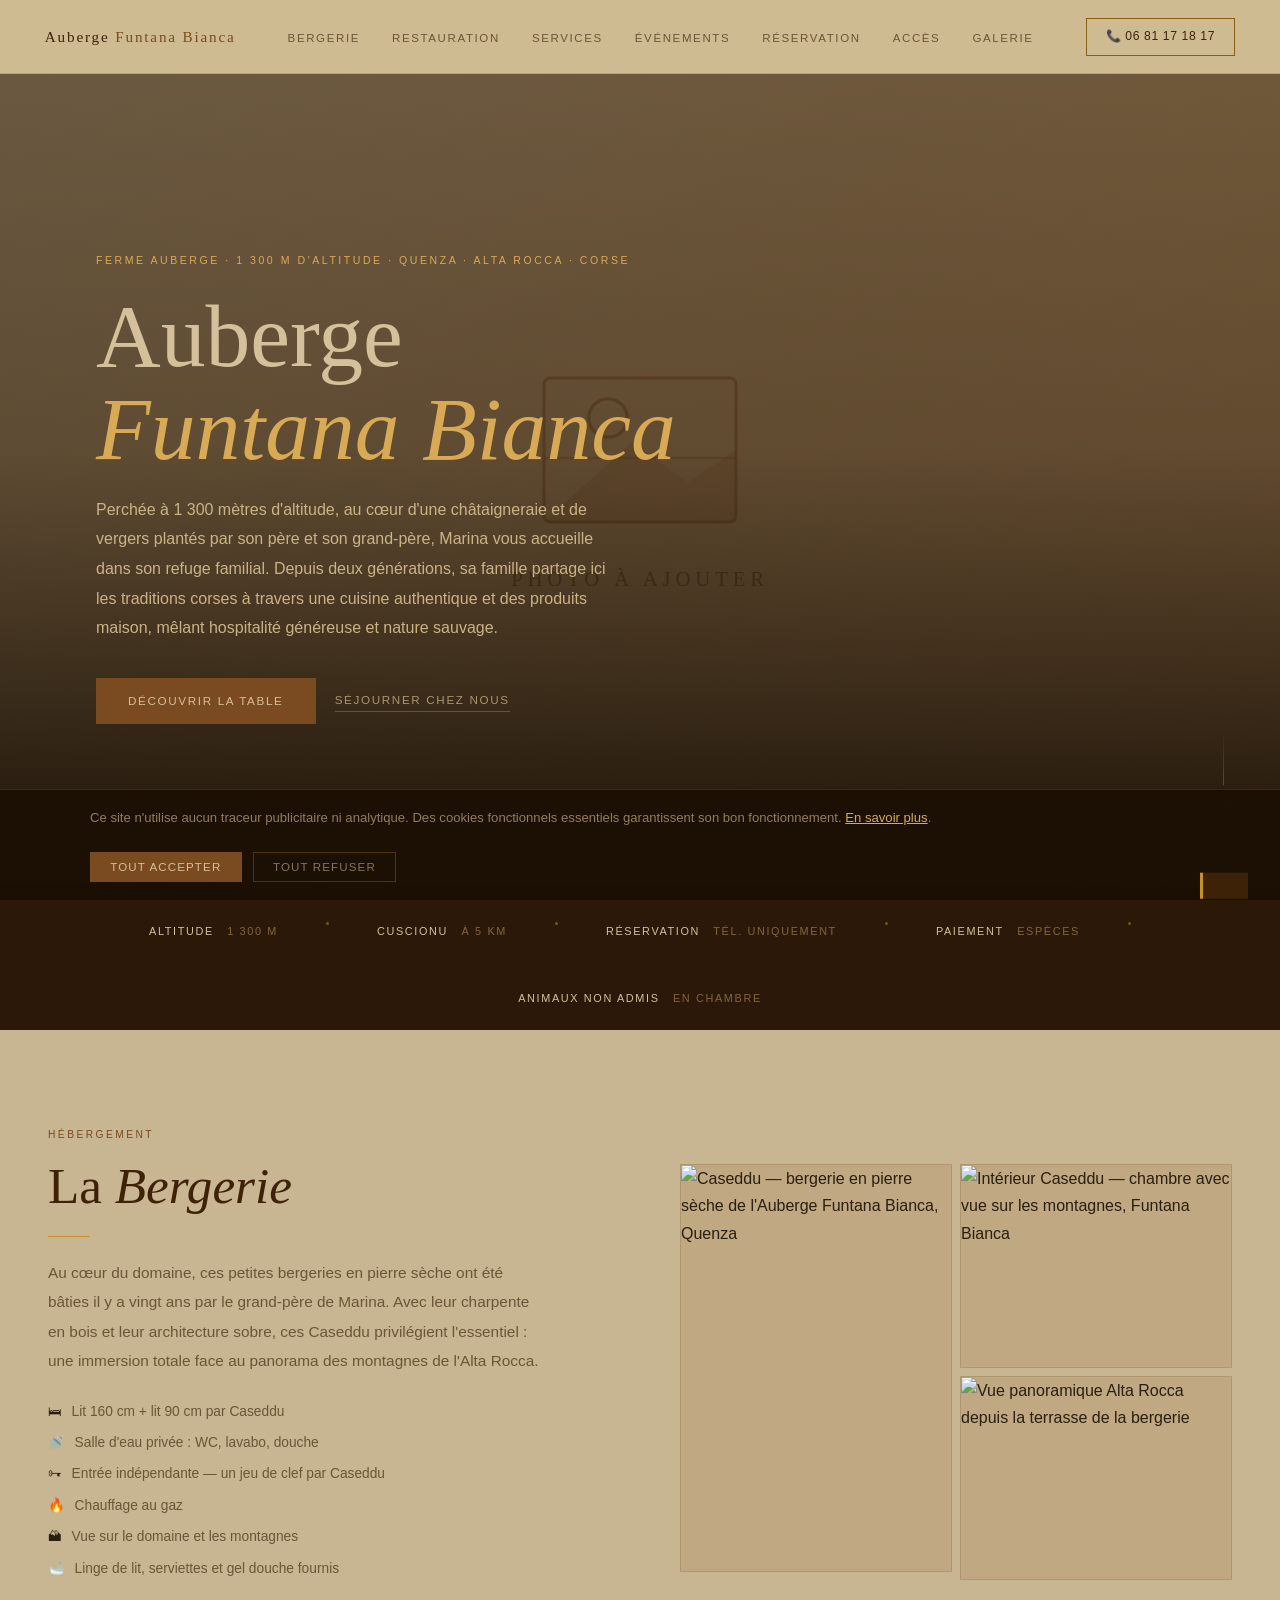
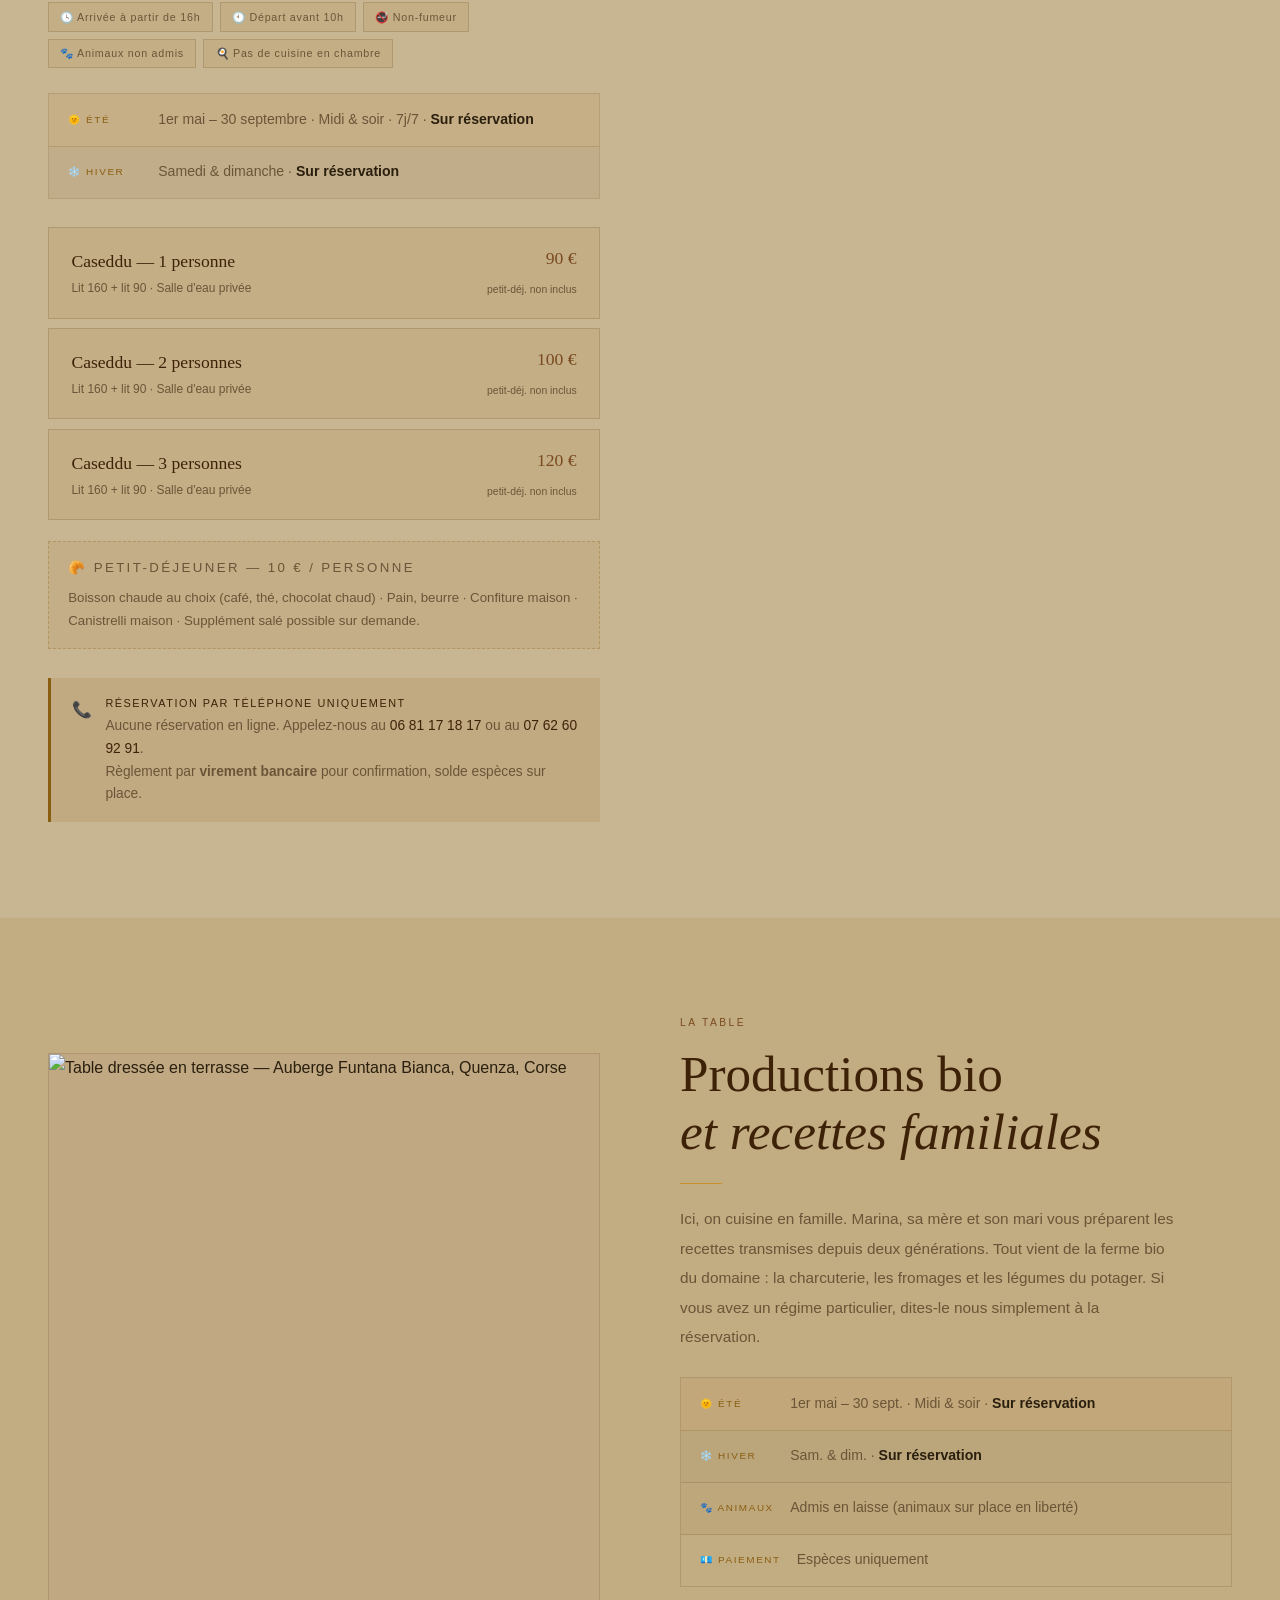
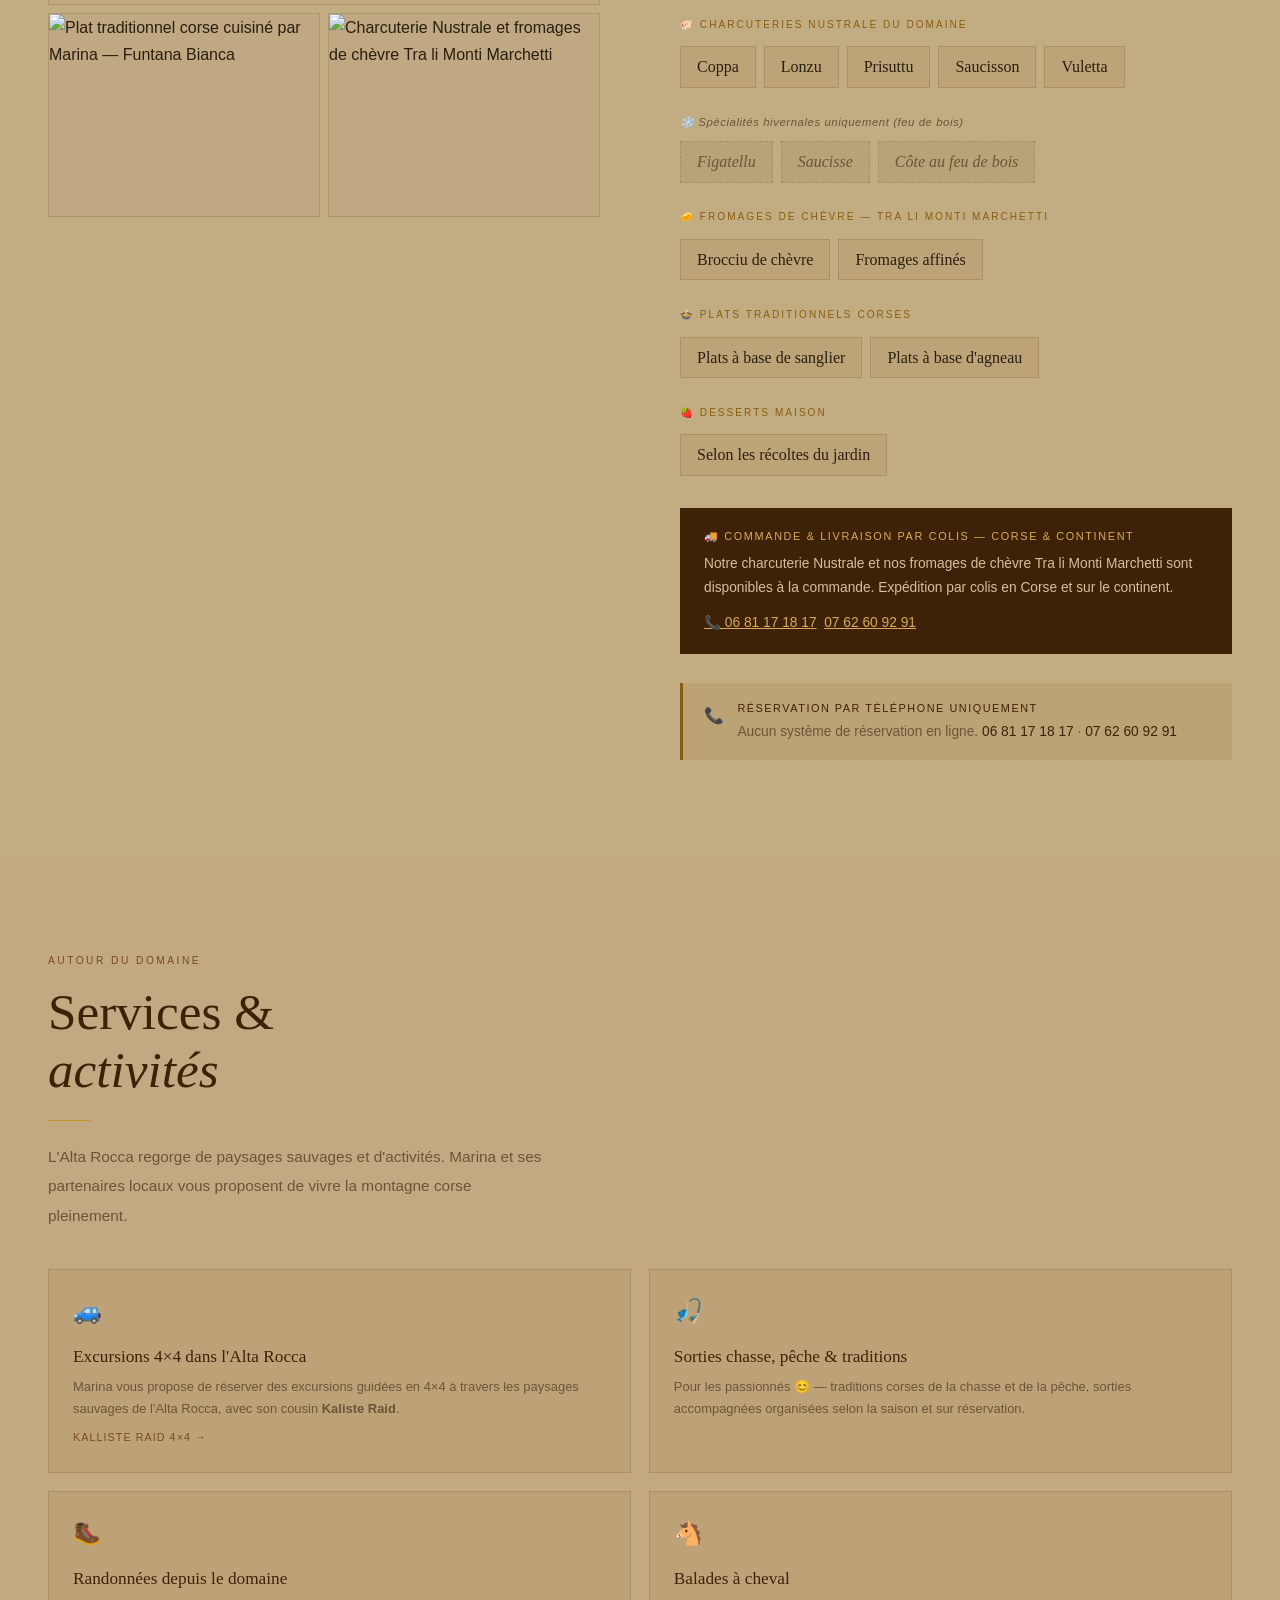
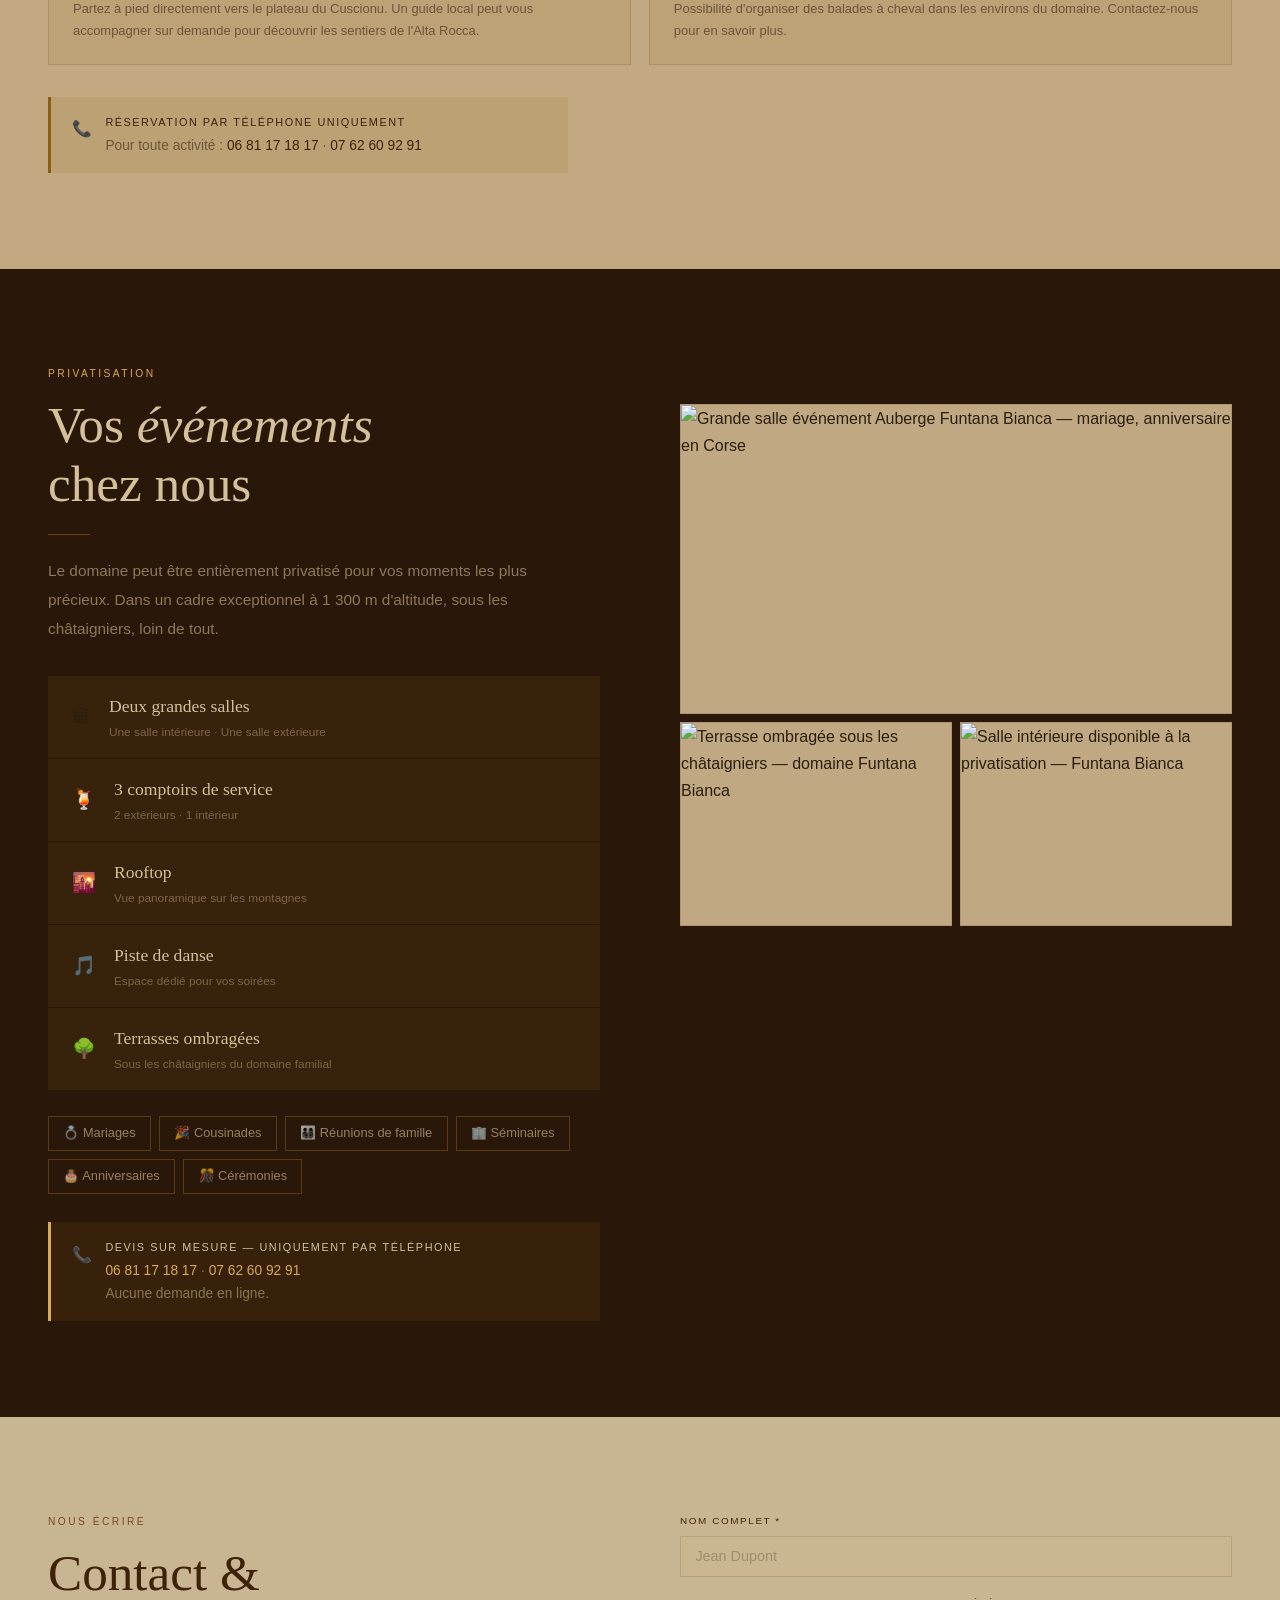
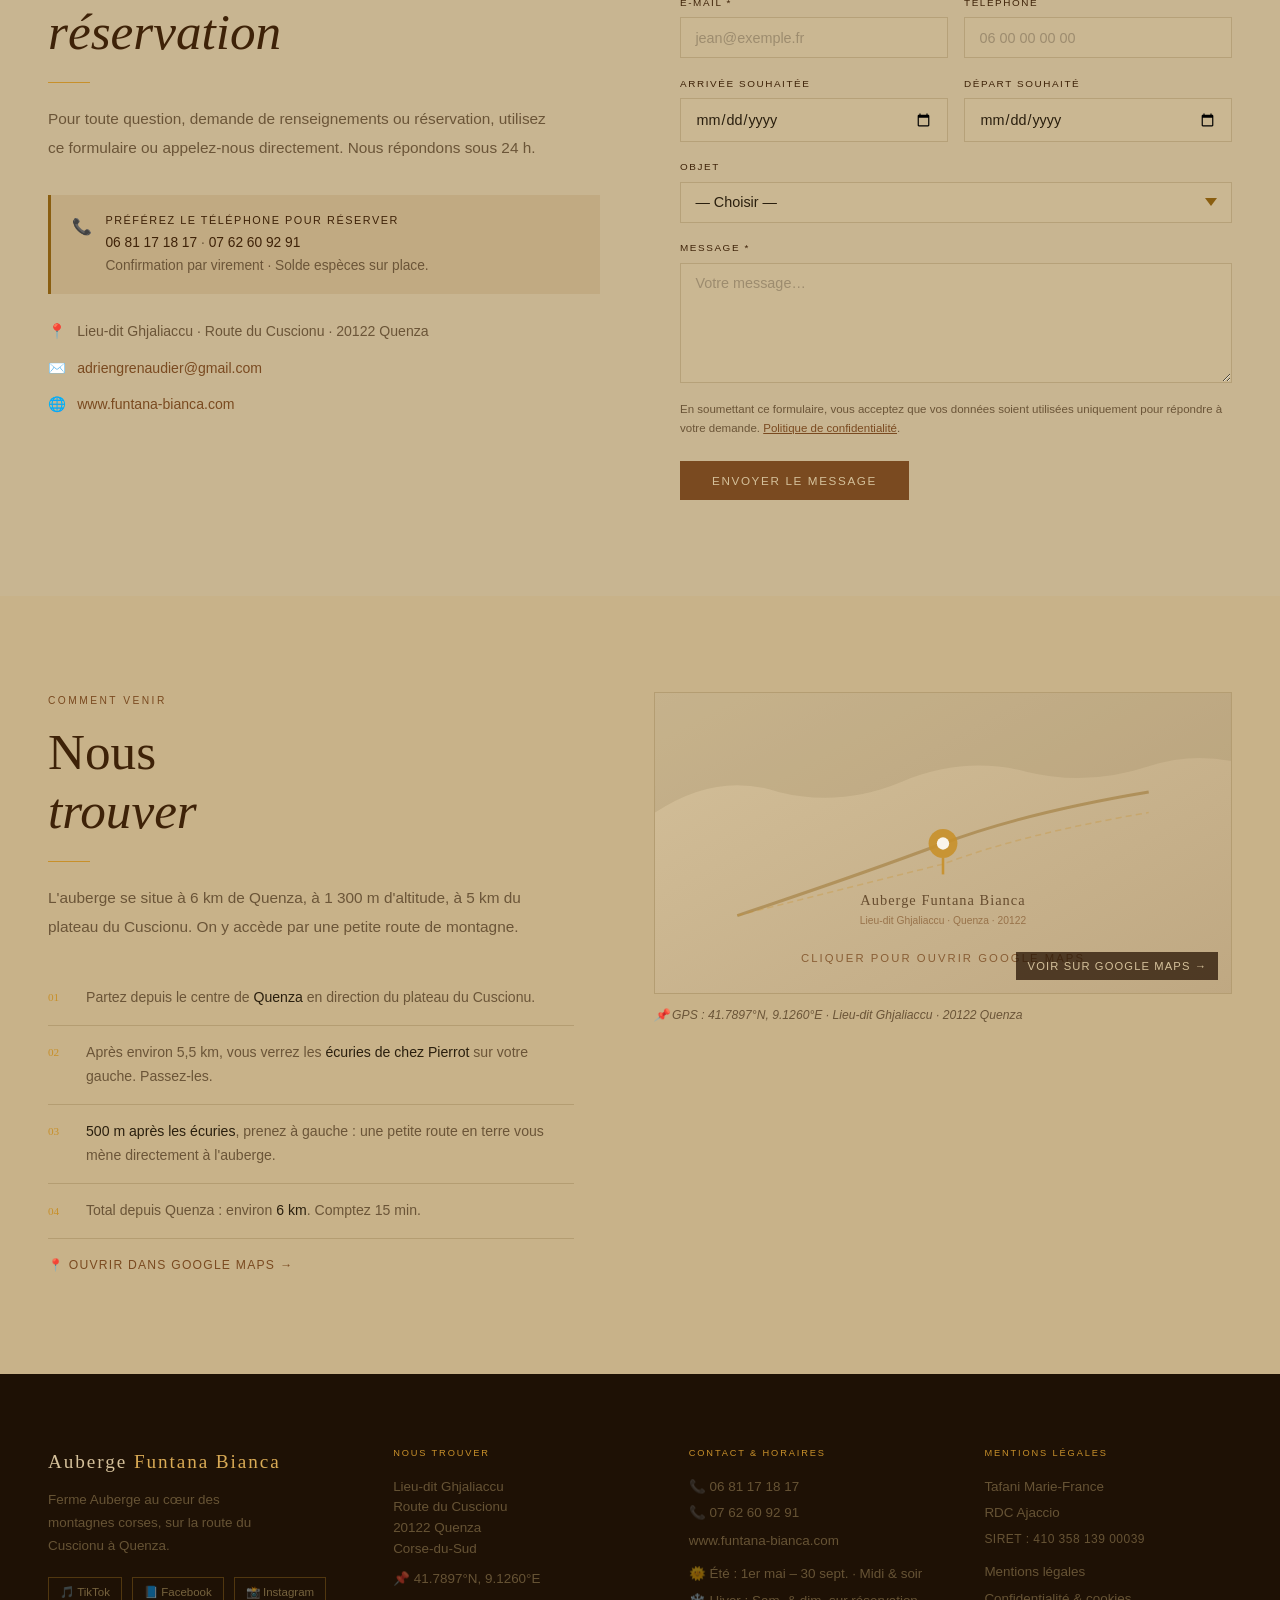
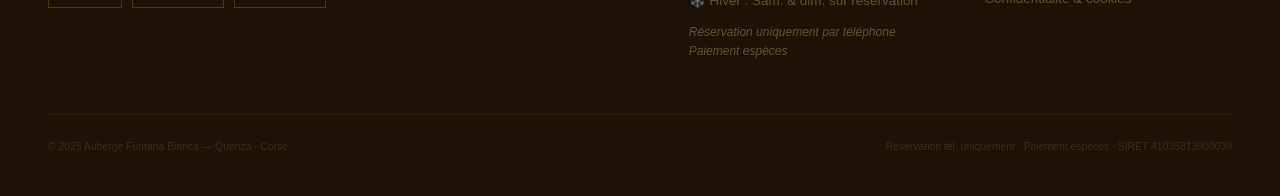
==== commit a80ded17: "fix: e-mail de contact → adriengrenaudier@gmail.com (4 occurrences) https://claude.ai/code/session_0" ====
--- a/index.html
+++ b/index.html
@@ -439,7 +439,7 @@
 
       <div class="contact-info">
         <div class="ci-row"><span class="ci-ico">📍</span><span>Lieu-dit Ghjaliaccu · Route du Cuscionu · 20122 Quenza</span></div>
-        <div class="ci-row"><span class="ci-ico">✉️</span><!-- REMPLACER : votre@email.fr --><span><em style="color:var(--text-muted);font-size:0.82rem;">votre@email.fr</em></span></div>
+        <div class="ci-row"><span class="ci-ico">✉️</span><a href="mailto:adriengrenaudier@gmail.com">adriengrenaudier@gmail.com</a></div>
         <div class="ci-row"><span class="ci-ico">🌐</span><a href="http://www.funtana-bianca.com" target="_blank" rel="noopener">www.funtana-bianca.com</a></div>
       </div>
     </div>
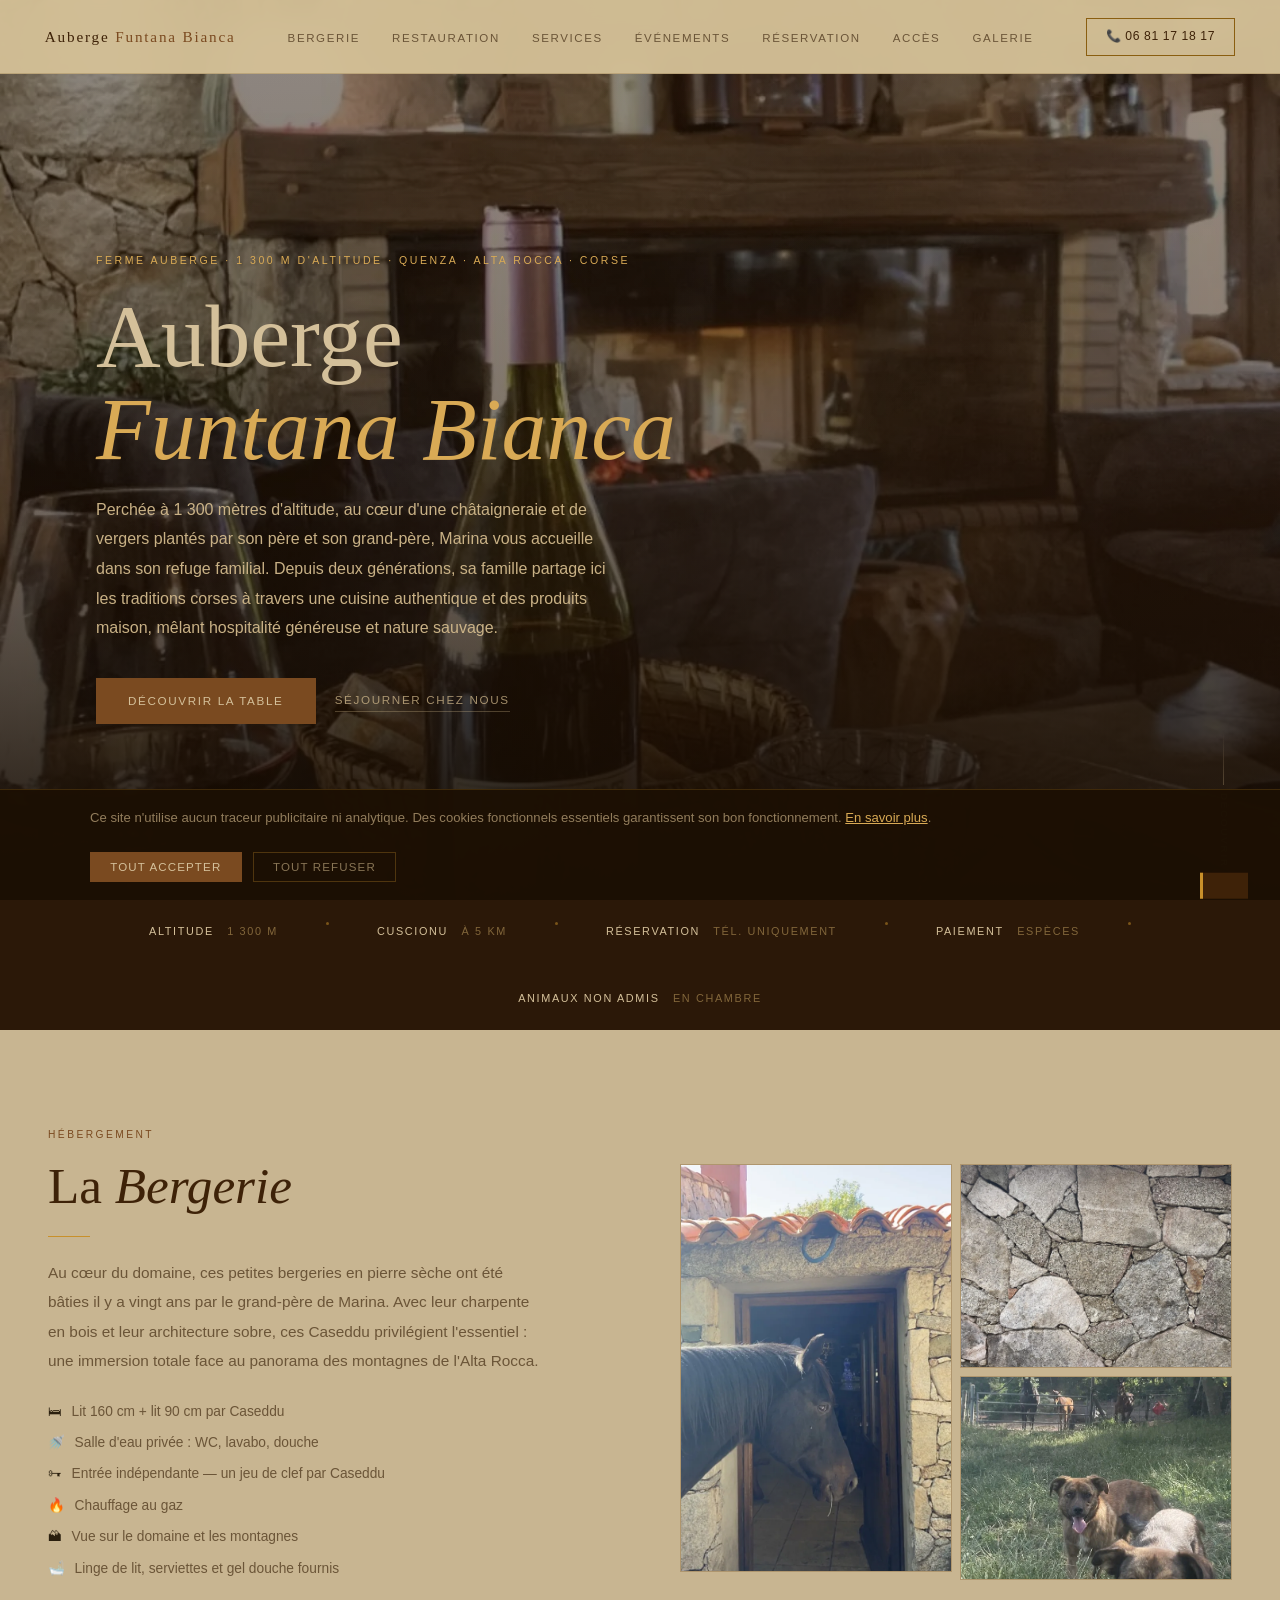
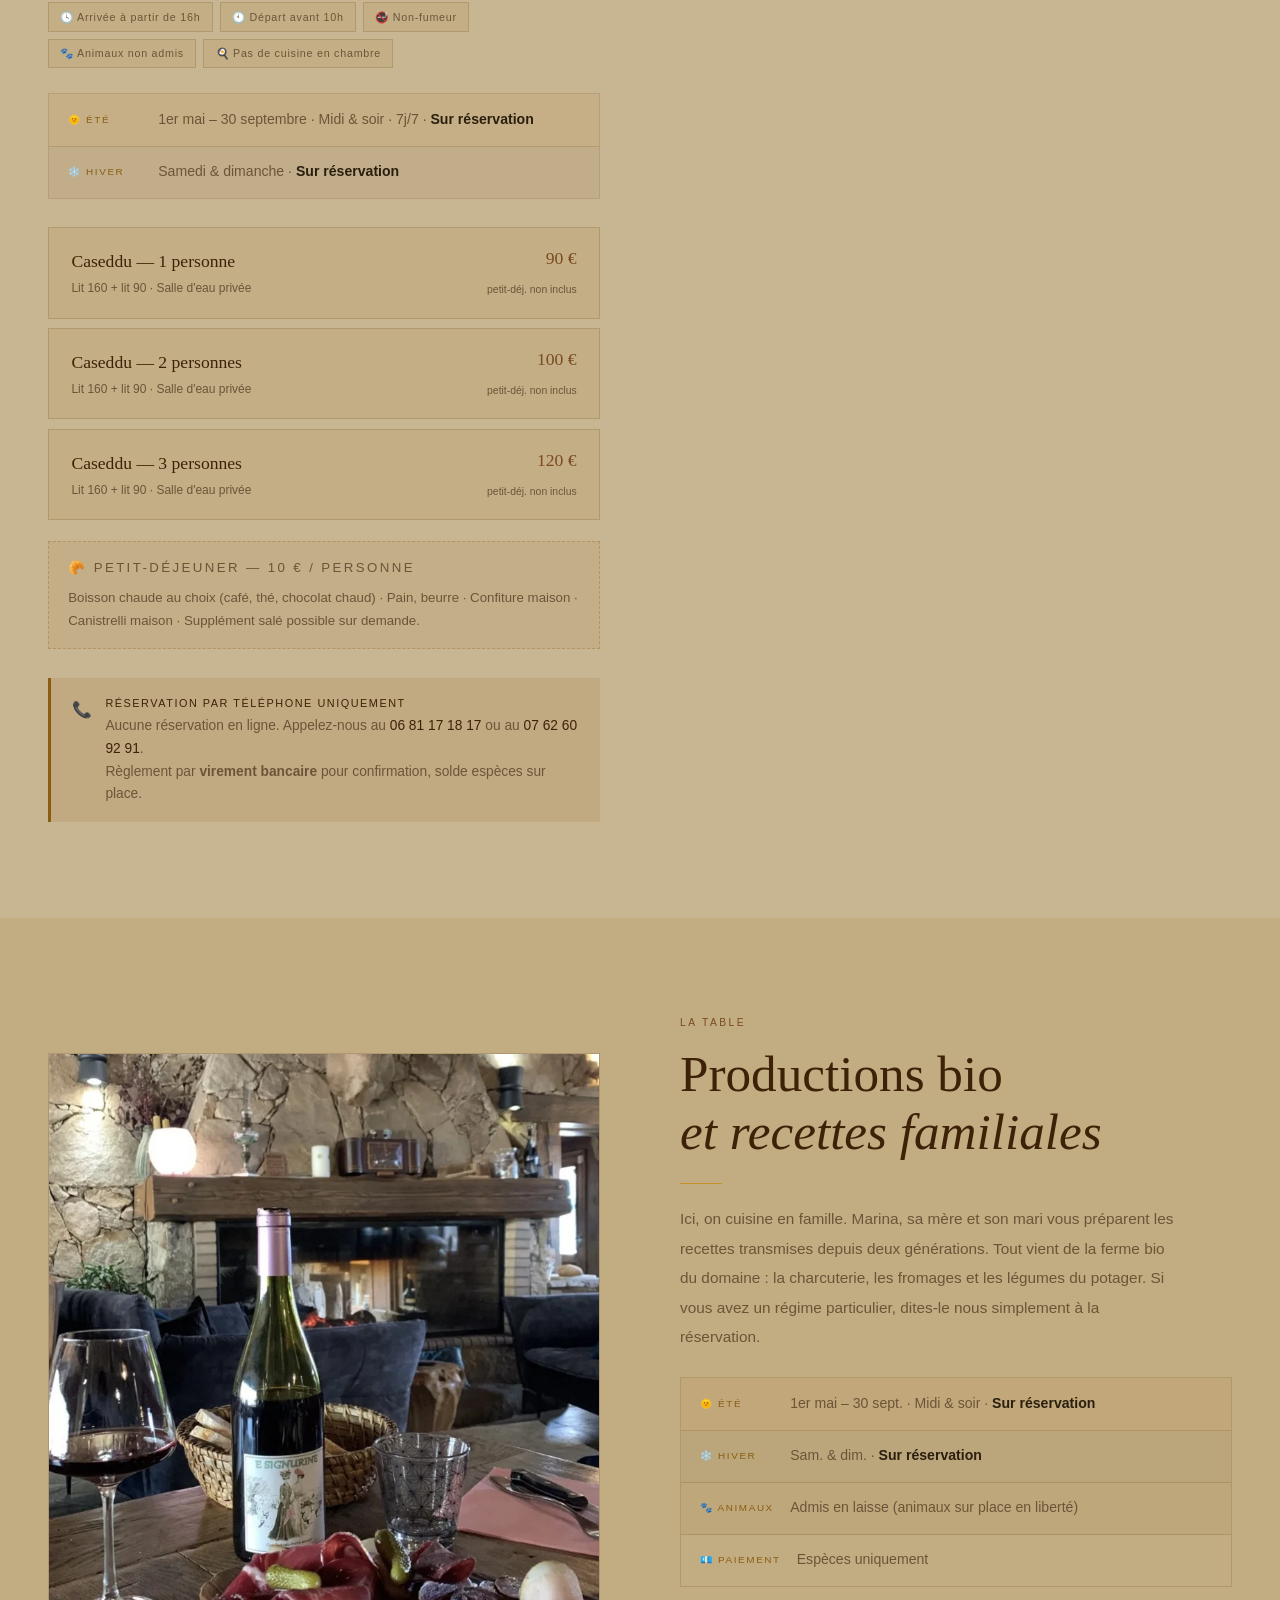
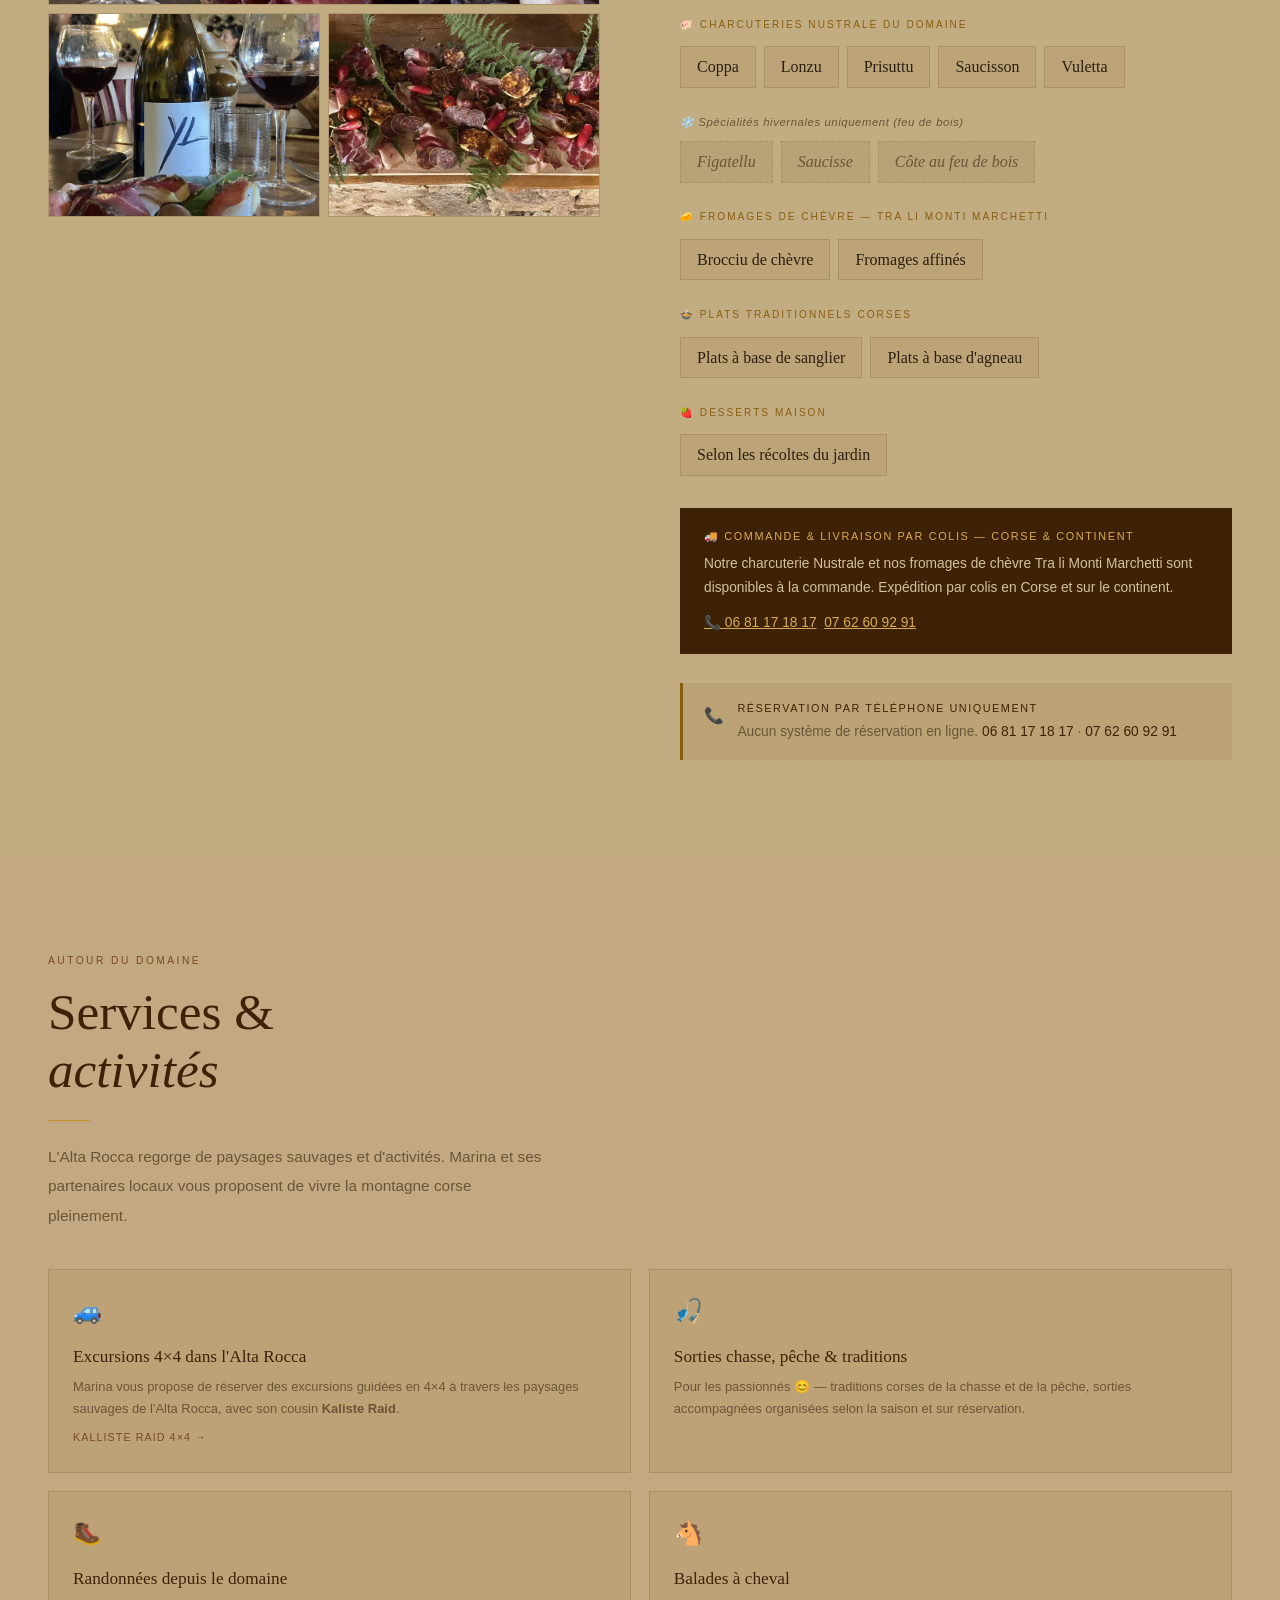
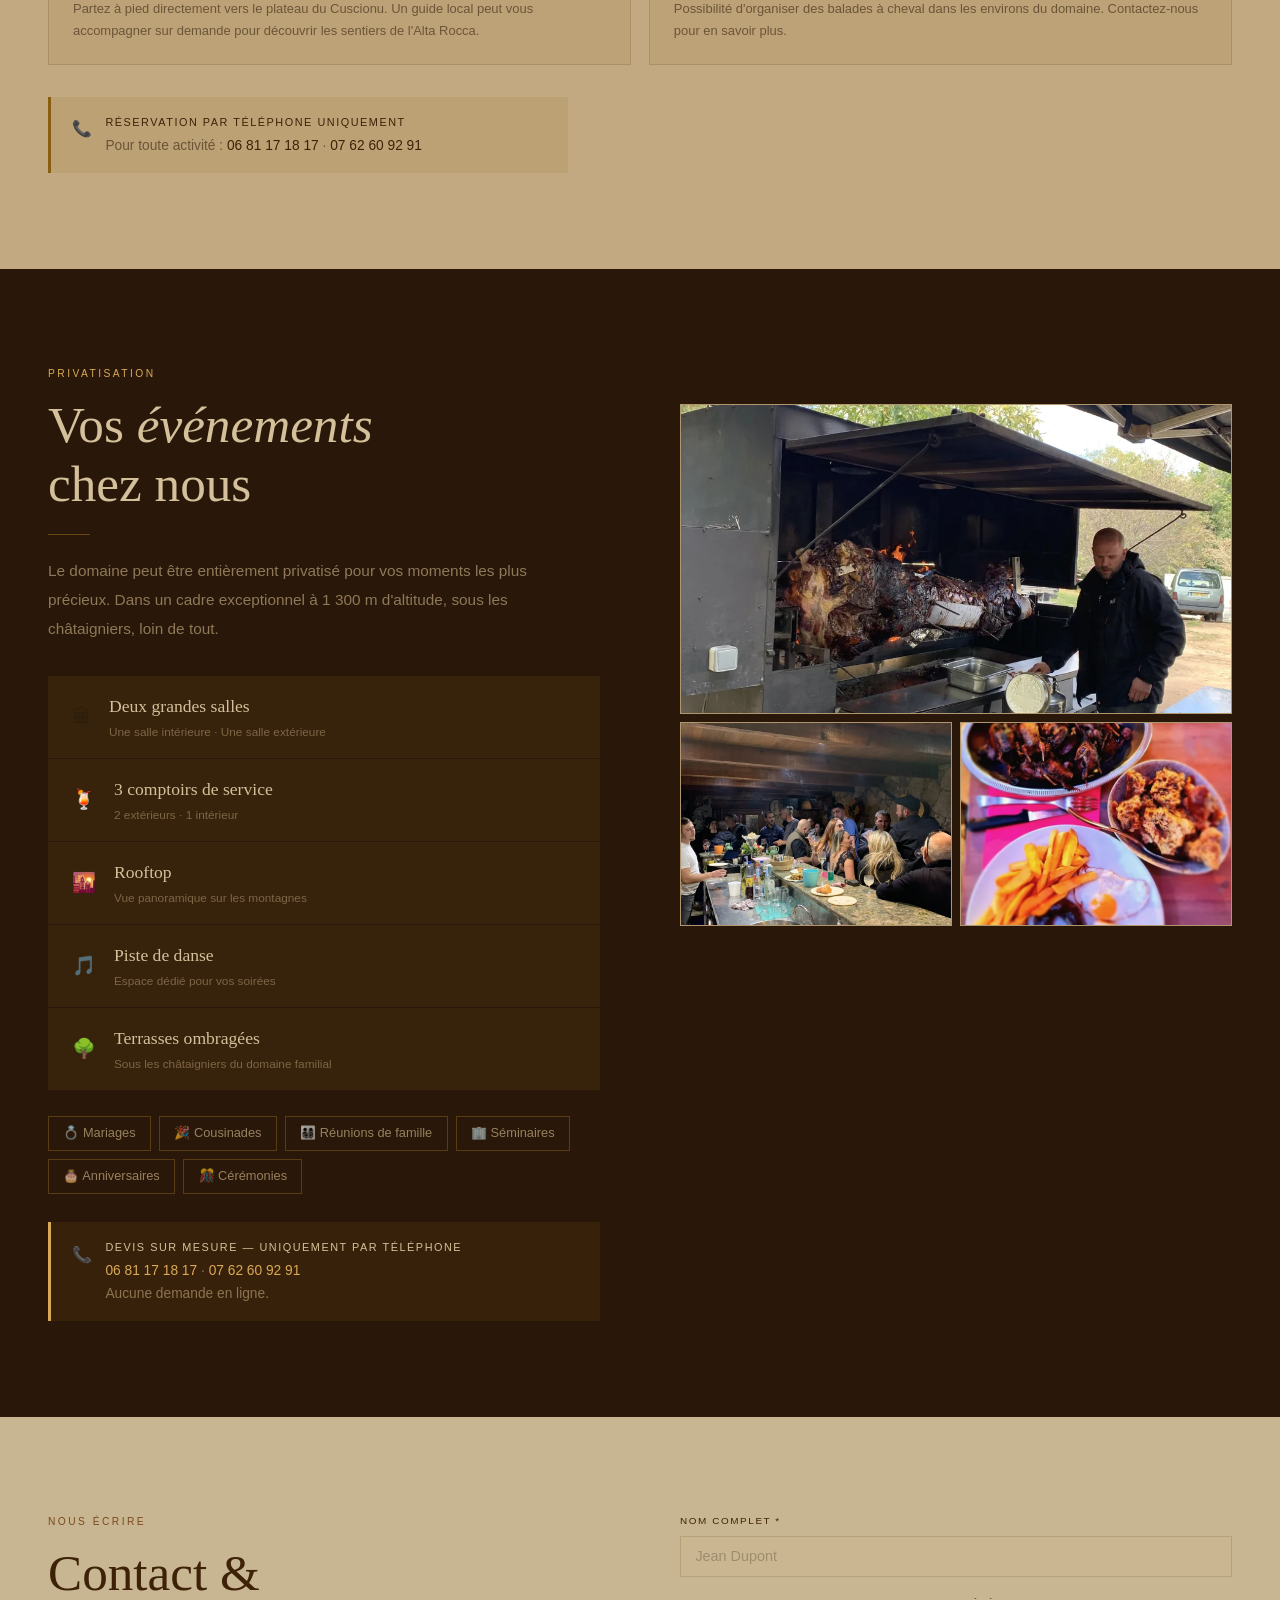
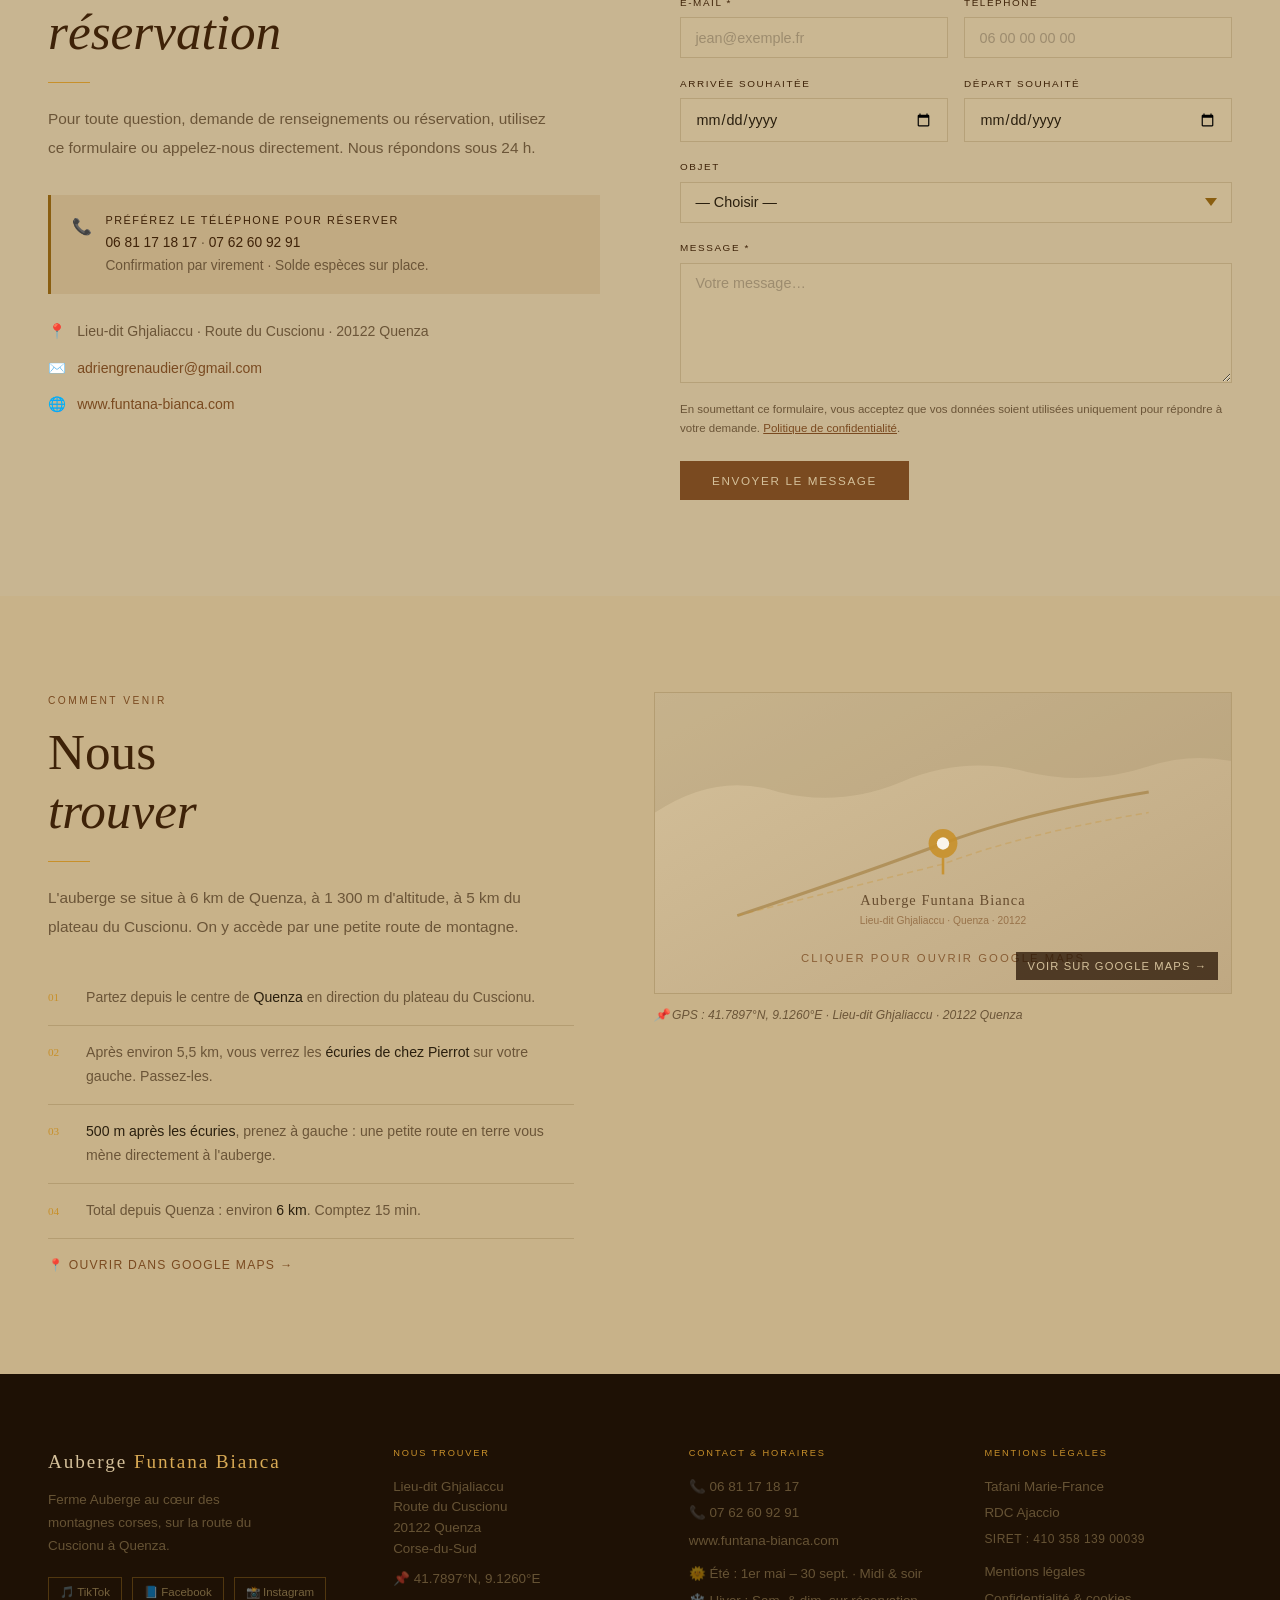
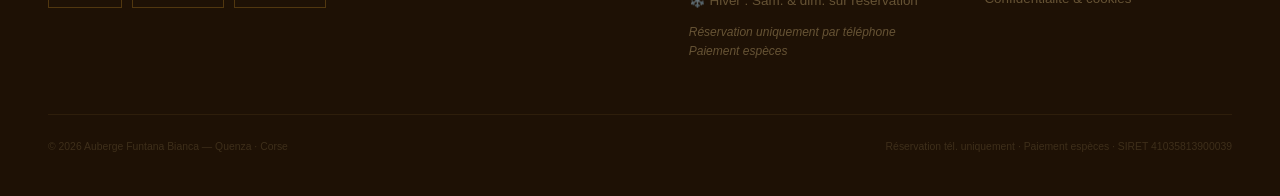
==== commit c2a53a36: "Fix hero image, mobile nav, cleanup & housekeeping - Fix hero src: placeholder.svg → hero.webp (was " ====
--- a/index.html
+++ b/index.html
@@ -51,16 +51,16 @@
       {
         "@type": "OpeningHoursSpecification",
         "dayOfWeek": ["Monday","Tuesday","Wednesday","Thursday","Friday","Saturday","Sunday"],
-        "validFrom": "2025-05-01",
-        "validThrough": "2025-09-30",
+        "validFrom": "2026-05-01",
+        "validThrough": "2026-09-30",
         "opens": "12:00",
         "closes": "22:00"
       },
       {
         "@type": "OpeningHoursSpecification",
         "dayOfWeek": ["Saturday","Sunday"],
-        "validFrom": "2025-10-01",
-        "validThrough": "2026-04-30",
+        "validFrom": "2026-10-01",
+        "validThrough": "2027-04-30",
         "opens": "12:00",
         "closes": "22:00"
       }
@@ -93,7 +93,7 @@
 <!-- ════ NAV ════ -->
 <nav id="main-nav">
   <a href="#" class="nav-logo">Auberge <span>Funtana Bianca</span></a>
-  <ul class="nav-links">
+  <ul class="nav-links" id="nav-menu">
     <li><a href="#bergerie">Bergerie</a></li>
     <li><a href="#restauration">Restauration</a></li>
     <li><a href="#services">Services</a></li>
@@ -103,13 +103,15 @@
     <li><a href="#" onclick="openGalerie();return false;" id="nav-galerie-link">Galerie</a></li>
   </ul>
   <a href="tel:0681171817" class="nav-phone">📞&nbsp;06 81 17 18 17</a>
+  <button class="nav-burger" id="nav-burger" aria-label="Menu" aria-expanded="false" aria-controls="nav-menu">
+    <span></span><span></span><span></span>
+  </button>
 </nav>
 
 <!-- ════ HERO ════ -->
 <section class="hero" id="hero">
   <div class="hero-bg">
-    <!-- REMPLACER : placez votre photo principale dans assets/img/hero.webp -->
-    <img src="assets/img/placeholder.svg"
+    <img src="assets/img/hero.webp"
          alt="Auberge Funtana Bianca — Vue sur les montagnes de l'Alta Rocca, Quenza, Corse"
          width="1920" height="1080" loading="eager" fetchpriority="high">
   </div>
@@ -207,19 +209,16 @@
 
     <div class="reveal" style="transition-delay:0.14s">
       <div class="photo-grid pg2">
-        <!-- REMPLACER : assets/img/bergerie-1.webp — vue extérieure Caseddu (ratio 2/3) -->
         <div class="photo-slot tall" style="grid-row:span 2">
           <img src="assets/img/bergerie-1.webp"
                alt="Caseddu — bergerie en pierre sèche de l'Auberge Funtana Bianca, Quenza"
                width="400" height="600" loading="lazy">
         </div>
-        <!-- REMPLACER : assets/img/bergerie-2.webp — intérieur chambre -->
         <div class="photo-slot">
           <img src="assets/img/bergerie-2.webp"
                alt="Intérieur Caseddu — chambre avec vue sur les montagnes, Funtana Bianca"
                width="400" height="300" loading="lazy">
         </div>
-        <!-- REMPLACER : assets/img/bergerie-3.webp — vue panoramique -->
         <div class="photo-slot">
           <img src="assets/img/bergerie-3.webp"
                alt="Vue panoramique Alta Rocca depuis la terrasse de la bergerie"
@@ -235,19 +234,16 @@
   <div class="split">
     <div class="reveal">
       <div class="photo-grid pg2">
-        <!-- REMPLACER : assets/img/restauration-1.webp — table ou terrasse -->
         <div class="photo-slot sq" style="grid-column:1/-1;">
           <img src="assets/img/restauration-1.webp"
                alt="Table dressée en terrasse — Auberge Funtana Bianca, Quenza, Corse"
                width="800" height="800" loading="lazy">
         </div>
-        <!-- REMPLACER : assets/img/restauration-2.webp — plat maison -->
         <div class="photo-slot">
           <img src="assets/img/restauration-2.webp"
                alt="Plat traditionnel corse cuisiné par Marina — Funtana Bianca"
                width="400" height="300" loading="lazy">
         </div>
-        <!-- REMPLACER : assets/img/restauration-3.webp — charcuterie / fromages -->
         <div class="photo-slot">
           <img src="assets/img/restauration-3.webp"
                alt="Charcuterie Nustrale et fromages de chèvre Tra li Monti Marchetti"
@@ -397,19 +393,16 @@
 
     <div class="reveal" style="transition-delay:0.14s">
       <div class="photo-grid pg2">
-        <!-- REMPLACER : assets/img/evenements-1.webp — salle ou terrasse événement (16/9) -->
         <div class="photo-slot wide" style="grid-column:1/-1;aspect-ratio:16/9;">
           <img src="assets/img/evenements-1.webp"
                alt="Grande salle événement Auberge Funtana Bianca — mariage, anniversaire en Corse"
                width="800" height="450" loading="lazy">
         </div>
-        <!-- REMPLACER : assets/img/evenements-2.webp — terrasse extérieure -->
         <div class="photo-slot">
           <img src="assets/img/evenements-2.webp"
                alt="Terrasse ombragée sous les châtaigniers — domaine Funtana Bianca"
                width="400" height="300" loading="lazy">
         </div>
-        <!-- REMPLACER : assets/img/evenements-3.webp — salle intérieure -->
         <div class="photo-slot">
           <img src="assets/img/evenements-3.webp"
                alt="Salle intérieure disponible à la privatisation — Funtana Bianca"
@@ -440,16 +433,15 @@
       <div class="contact-info">
         <div class="ci-row"><span class="ci-ico">📍</span><span>Lieu-dit Ghjaliaccu · Route du Cuscionu · 20122 Quenza</span></div>
         <div class="ci-row"><span class="ci-ico">✉️</span><a href="mailto:adriengrenaudier@gmail.com">adriengrenaudier@gmail.com</a></div>
-        <div class="ci-row"><span class="ci-ico">🌐</span><a href="http://www.funtana-bianca.com" target="_blank" rel="noopener">www.funtana-bianca.com</a></div>
+        <div class="ci-row"><span class="ci-ico">🌐</span><a href="https://www.funtana-bianca.com" target="_blank" rel="noopener">www.funtana-bianca.com</a></div>
       </div>
     </div>
 
     <div class="reveal" style="transition-delay:0.14s">
-      <!-- REMPLACER : remplacez VOTRE_CLE_WEB3FORMS par votre clé sur web3forms.com -->
       <form id="contact-form" class="contact-form"
             action="https://api.web3forms.com/submit" method="POST" novalidate>
 
-        <input type="hidden" name="access_key" value="VOTRE_CLE_WEB3FORMS">
+        <input type="hidden" name="access_key" value="c1562cc0-a13b-4796-84f8-03123cccca61">
         <input type="hidden" name="subject" value="Nouvelle demande — Auberge Funtana Bianca">
         <input type="hidden" name="from_name" value="Site Funtana Bianca">
         <input type="hidden" name="redirect" value="false">
@@ -533,7 +525,6 @@
     </div>
     <div class="reveal" style="transition-delay:0.14s">
       <!-- Image statique cliquable — remplace l'iframe Google Maps (conformité RGPD) -->
-      <!-- REMPLACER : assets/img/carte-quenza.webp — capture Google Maps ou OpenStreetMap -->
       <a href="https://maps.google.com/?q=41.789676682927364,9.126039167968523"
          target="_blank" rel="noopener noreferrer"
          class="map-link"
@@ -570,7 +561,7 @@
       <h4>Contact &amp; horaires</h4>
       <a href="tel:0681171817">📞 06 81 17 18 17</a>
       <a href="tel:0762609291">📞 07 62 60 92 91</a>
-      <a href="http://www.funtana-bianca.com" target="_blank" rel="noopener" style="margin-top:0.4rem;">www.funtana-bianca.com</a>
+      <a href="https://www.funtana-bianca.com" target="_blank" rel="noopener" style="margin-top:0.4rem;">www.funtana-bianca.com</a>
       <p style="margin-top:0.8rem;">🌞 Été : 1er mai – 30 sept. · Midi &amp; soir</p>
       <p>❄️ Hiver : Sam. &amp; dim. sur réservation</p>
       <p style="margin-top:0.7rem;font-size:0.75rem;font-style:italic;">Réservation uniquement par téléphone<br>Paiement espèces</p>
@@ -585,7 +576,7 @@
     </div>
   </div>
   <div class="footer-bar">
-    <span>© 2025 Auberge Funtana Bianca — Quenza · Corse</span>
+    <span>© 2026 Auberge Funtana Bianca — Quenza · Corse</span>
     <span>Réservation tél. uniquement · Paiement espèces · SIRET 41035813900039</span>
   </div>
 </footer>
@@ -595,7 +586,7 @@
   <div class="galerie-overlay-inner">
     <div class="gal-top">
       <p class="gal-top-title">Auberge <span>Funtana Bianca</span> — <em style="font-family:'Cormorant Garamond',serif;font-style:italic;font-weight:300;">Galerie photos</em></p>
-      <button class="gal-close" onclick="closeGalerie()">✕ Fermer</button>
+      <button class="gal-close" id="gal-close-btn" onclick="closeGalerie()">✕ Fermer</button>
     </div>
     <div class="gal-grid" id="gal-grid">
       <div class="gal-empty">Galerie en cours de construction — revenez bientôt !</div>
--- a/css/style.css
+++ b/css/style.css
@@ -393,10 +393,26 @@
 .legal-back { display: inline-flex; align-items: center; gap: 0.5rem; margin-top: 2.5rem; font-size: 0.74rem; letter-spacing: 0.12em; text-transform: uppercase; color: var(--terre); text-decoration: none; border-bottom: 1px solid transparent; transition: border-color 0.2s; }
 .legal-back:hover { border-color: var(--terre); }
 
+/* ── HAMBURGER ── */
+.nav-burger { display: none; flex-direction: column; gap: 5px; background: none; border: none; cursor: pointer; padding: 4px; }
+.nav-burger span { display: block; width: 22px; height: 2px; background: var(--terre-dark); transition: all 0.25s; }
+.nav-burger.open span:nth-child(1) { transform: translateY(7px) rotate(45deg); }
+.nav-burger.open span:nth-child(2) { opacity: 0; }
+.nav-burger.open span:nth-child(3) { transform: translateY(-7px) rotate(-45deg); }
+
 /* ── RESPONSIVE ── */
 @media (max-width: 920px) {
   nav { padding: 1rem 1.5rem; }
+  .nav-burger { display: flex; }
   .nav-links { display: none; }
+  .nav-links.open {
+    display: flex; flex-direction: column; gap: 0;
+    position: absolute; top: 100%; left: 0; right: 0;
+    background: var(--sable); border-top: 1px solid var(--border);
+    padding: 0.8rem 0; z-index: 999; box-shadow: 0 6px 18px rgba(0,0,0,0.12);
+  }
+  .nav-links.open li { border-bottom: 1px solid rgba(100,70,20,0.08); }
+  .nav-links.open a { display: block; padding: 0.75rem 2rem; font-size: 0.78rem; }
   section, .galerie-section { padding: 4rem 1.5rem; }
   .hero-content { padding: 0 1.5rem 4rem; }
   .split, .acces-grid { grid-template-columns: 1fr; gap: 3rem; }
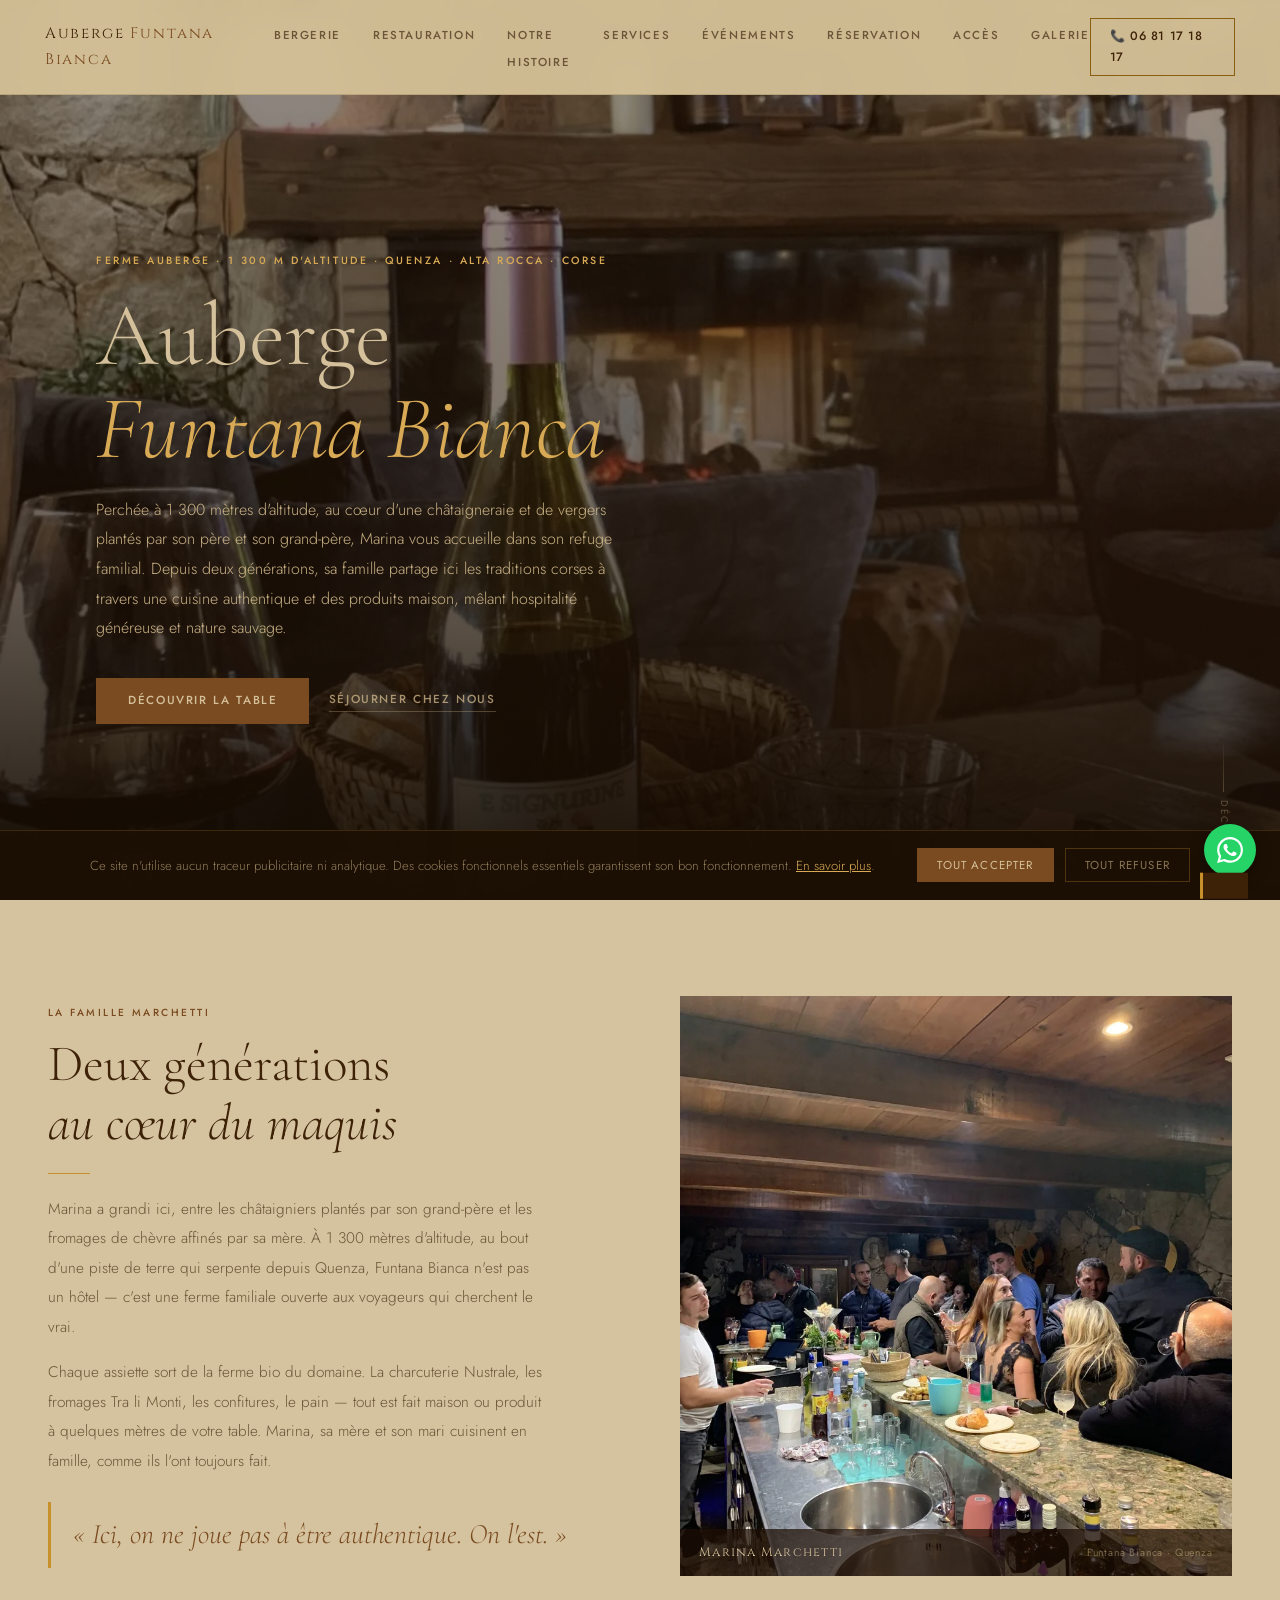
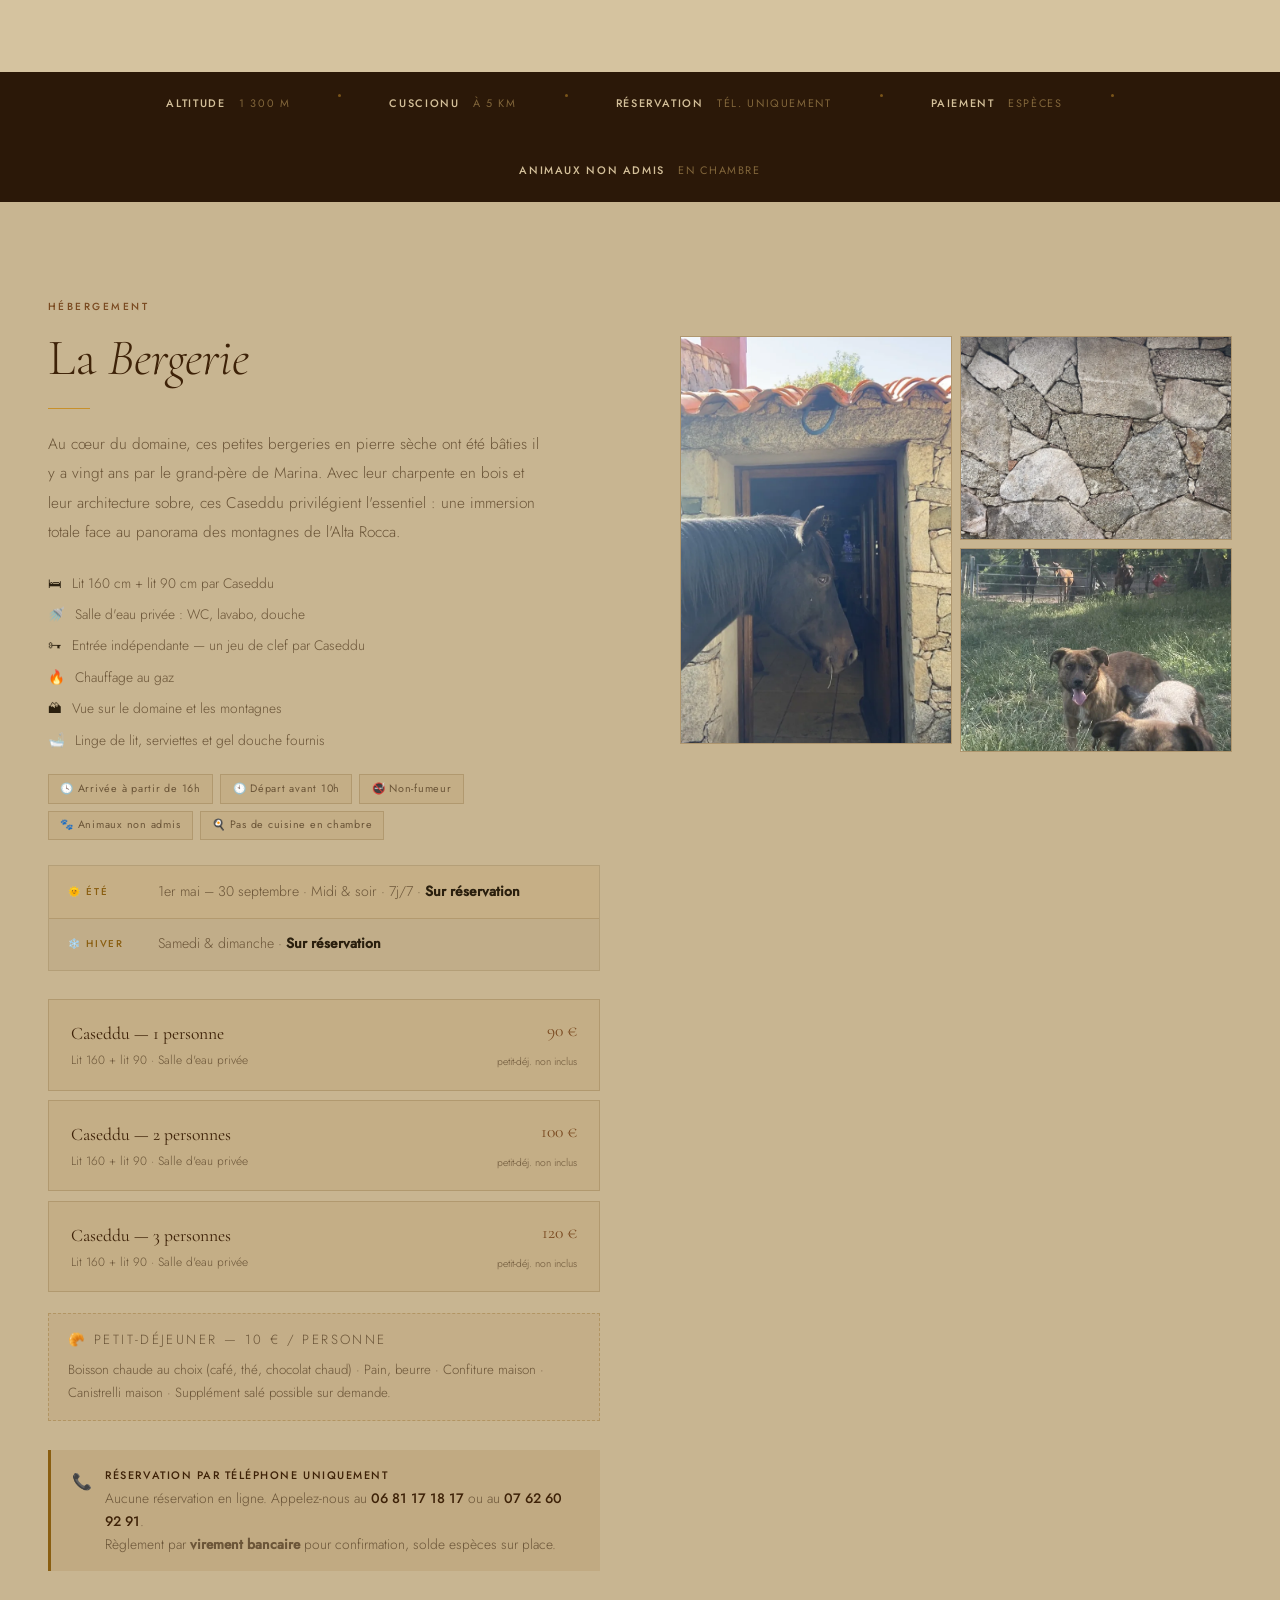
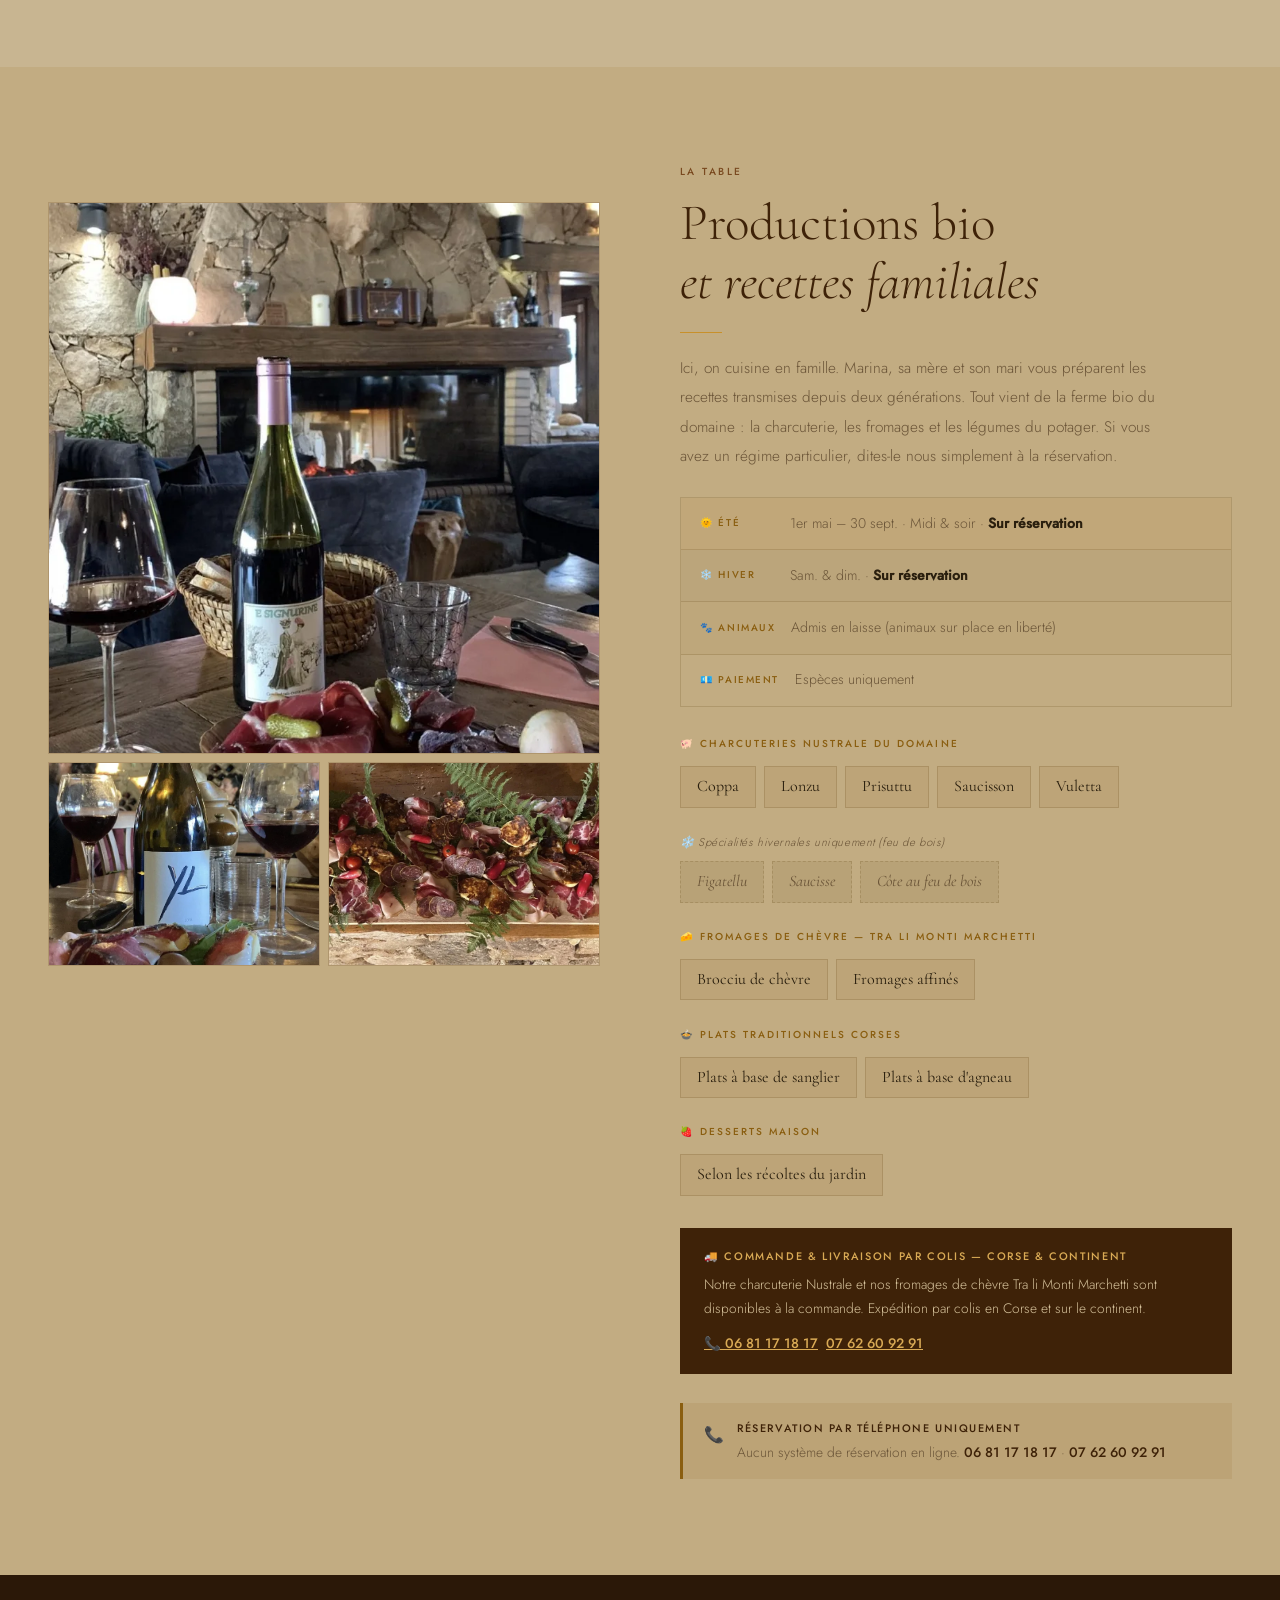
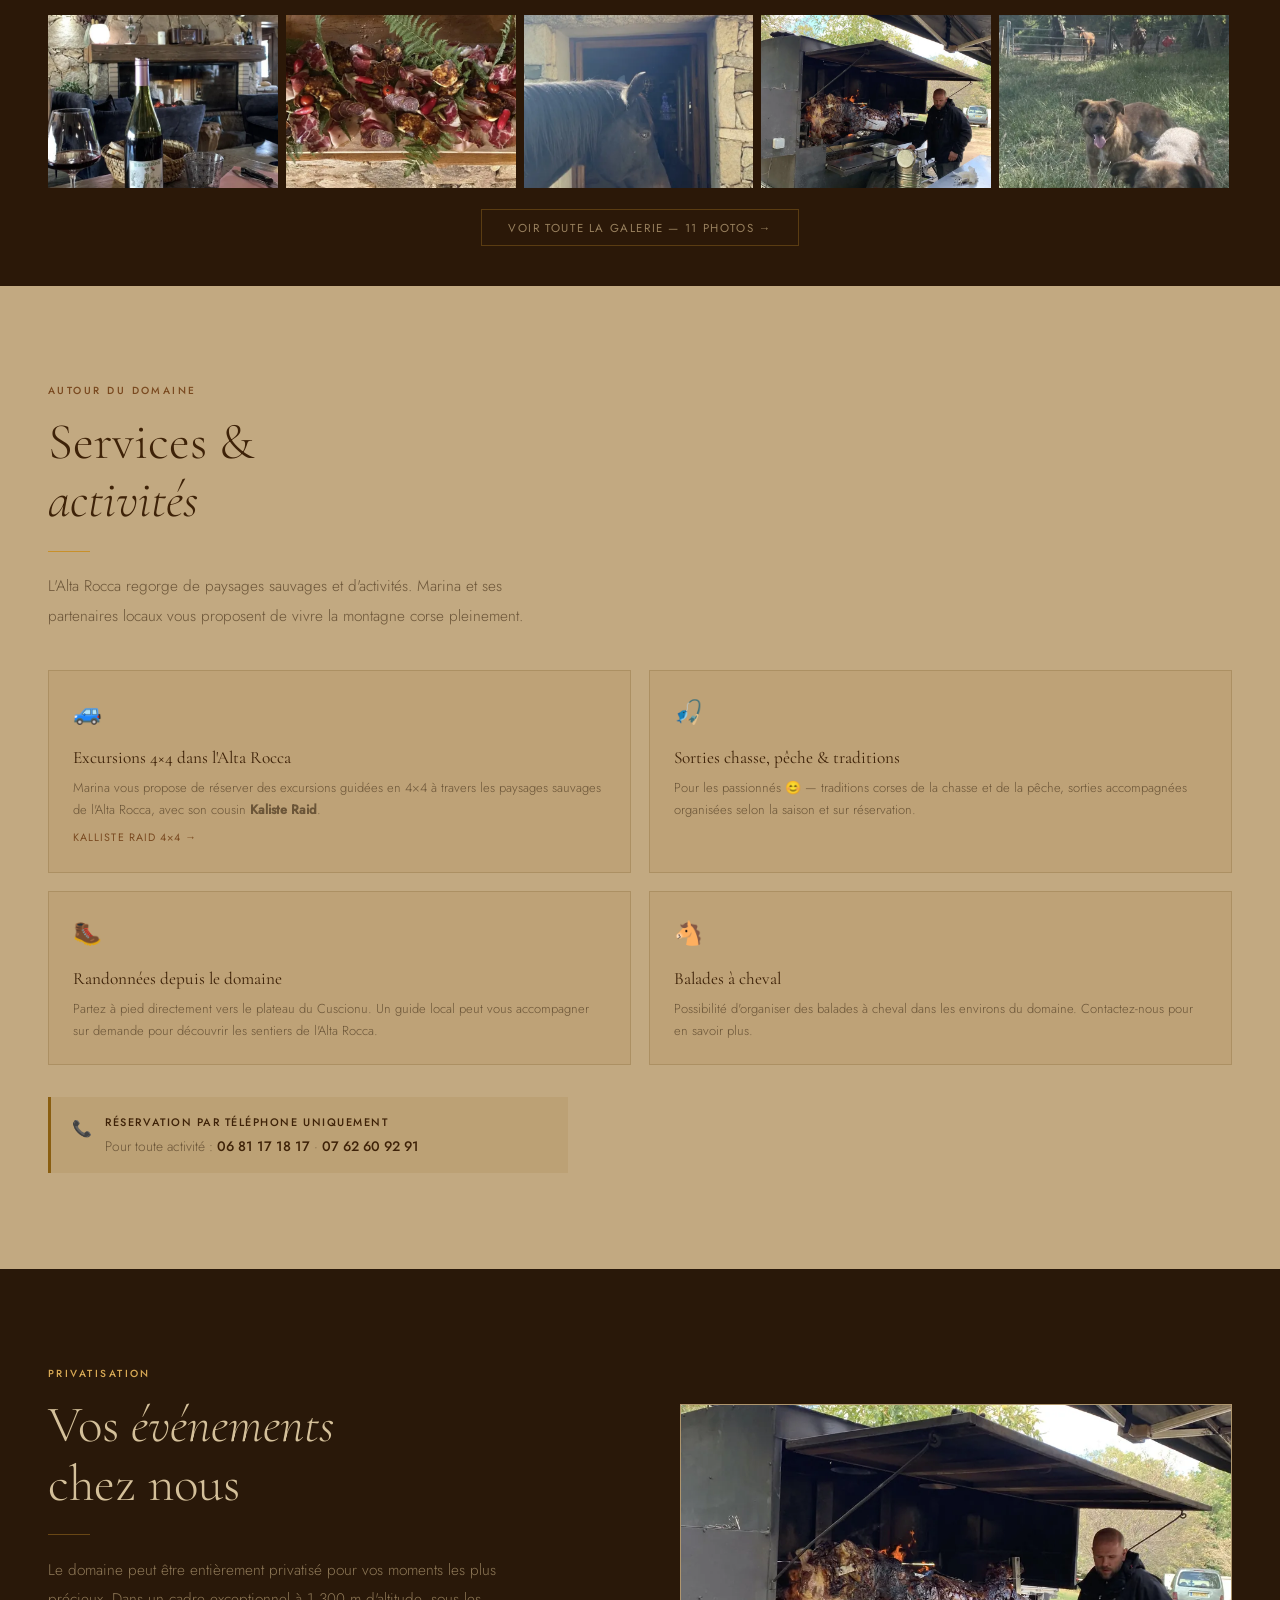
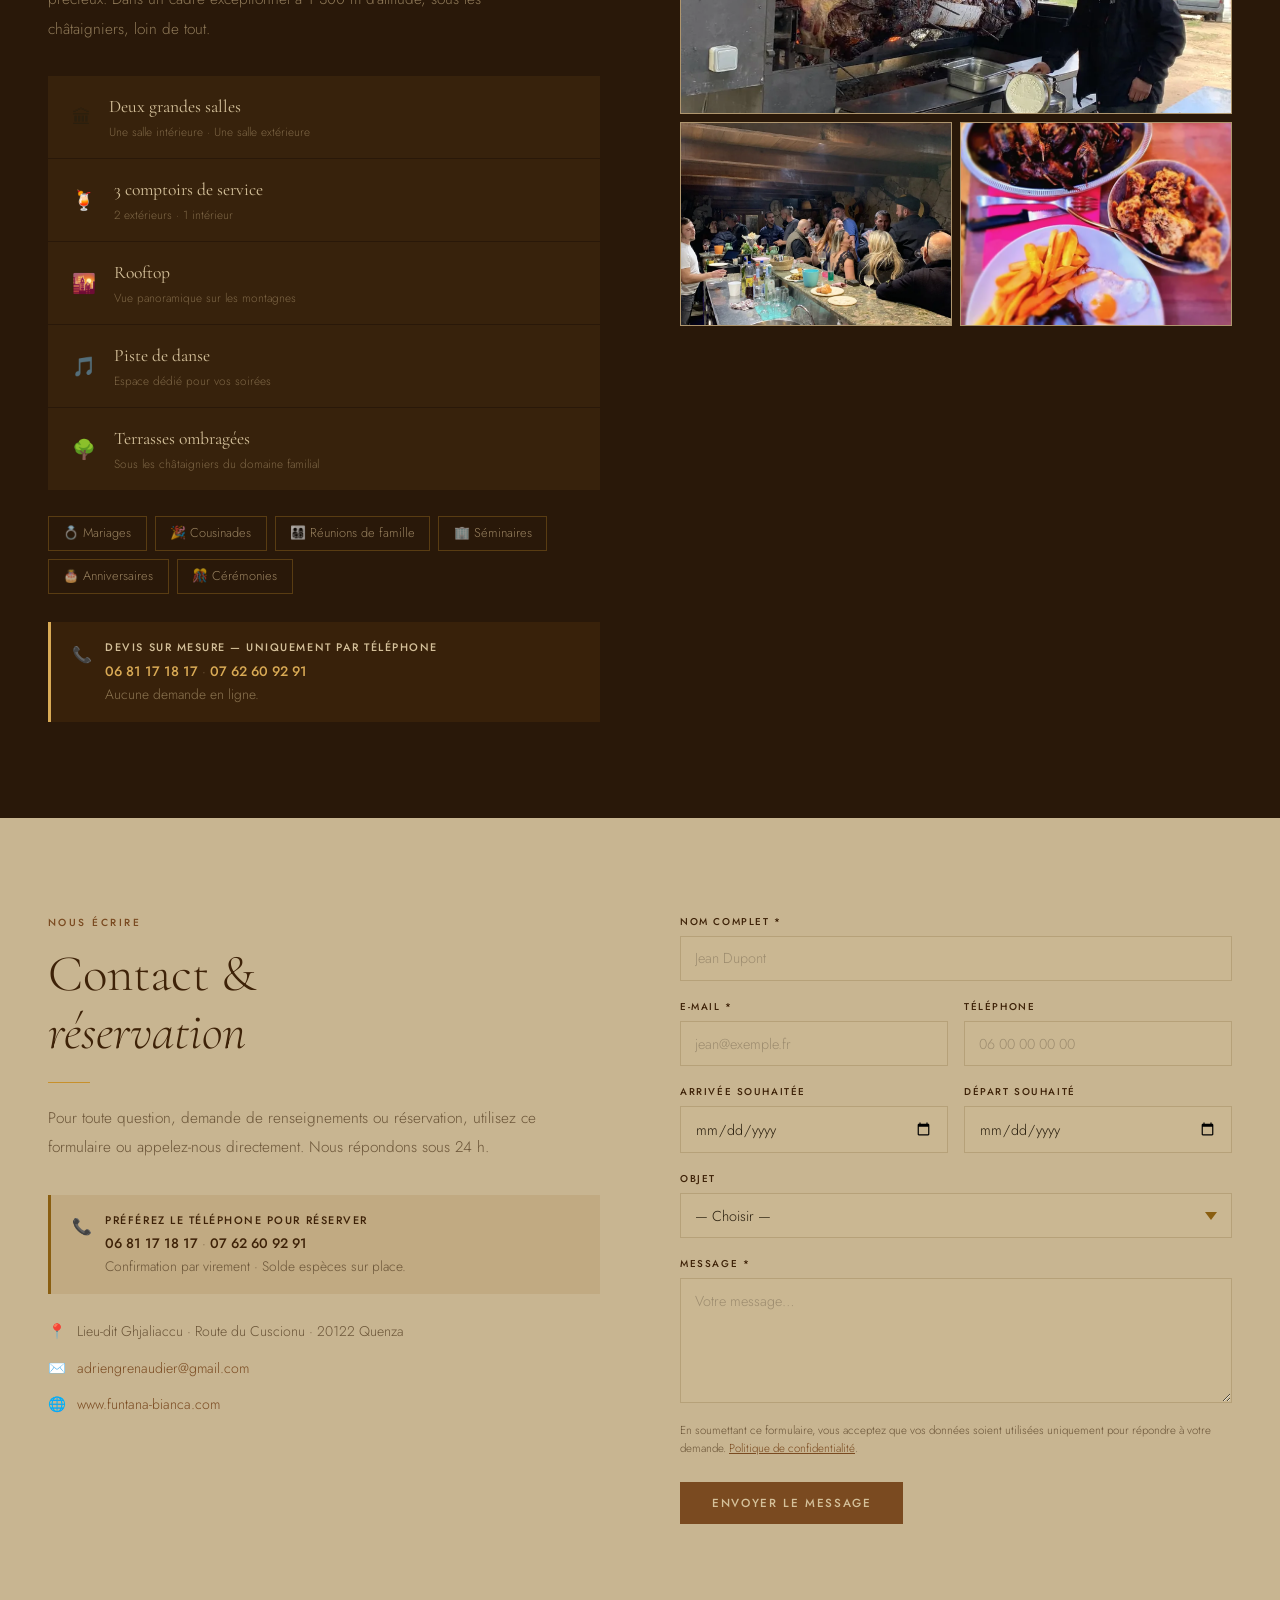
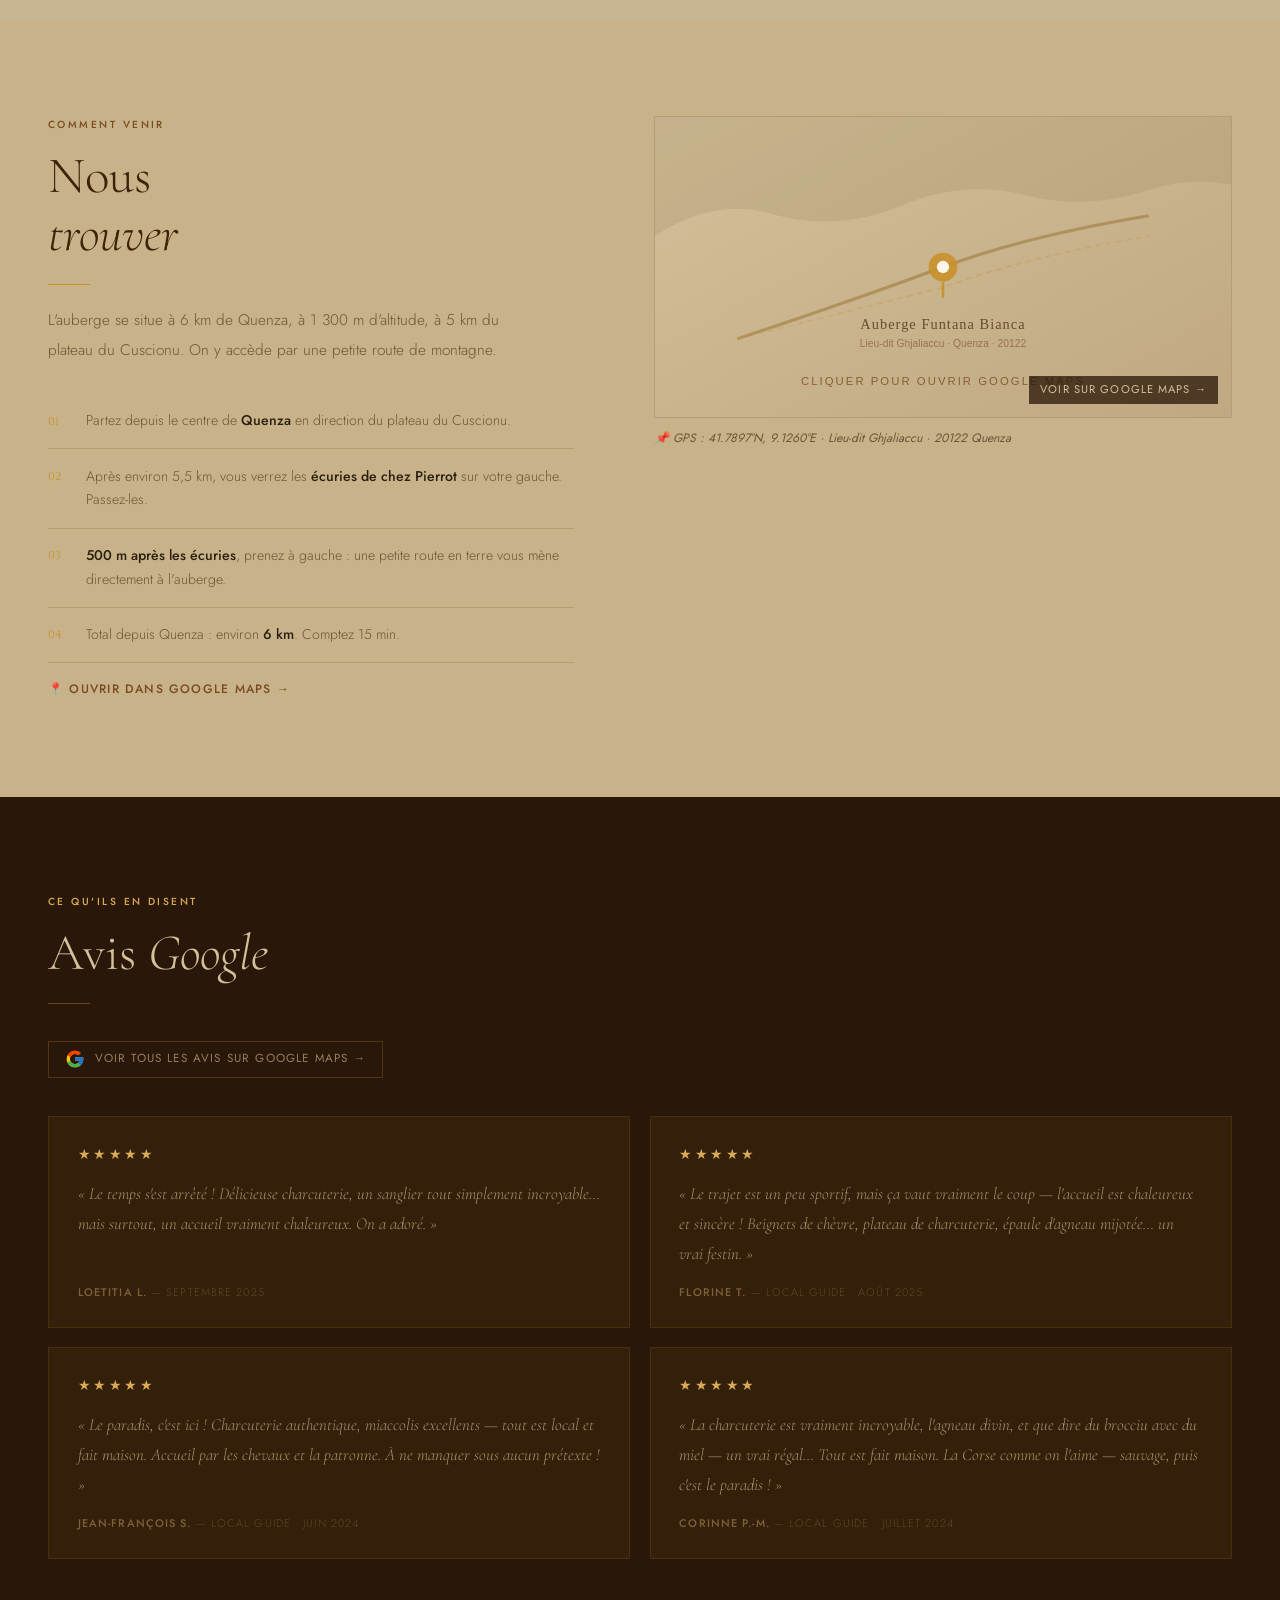
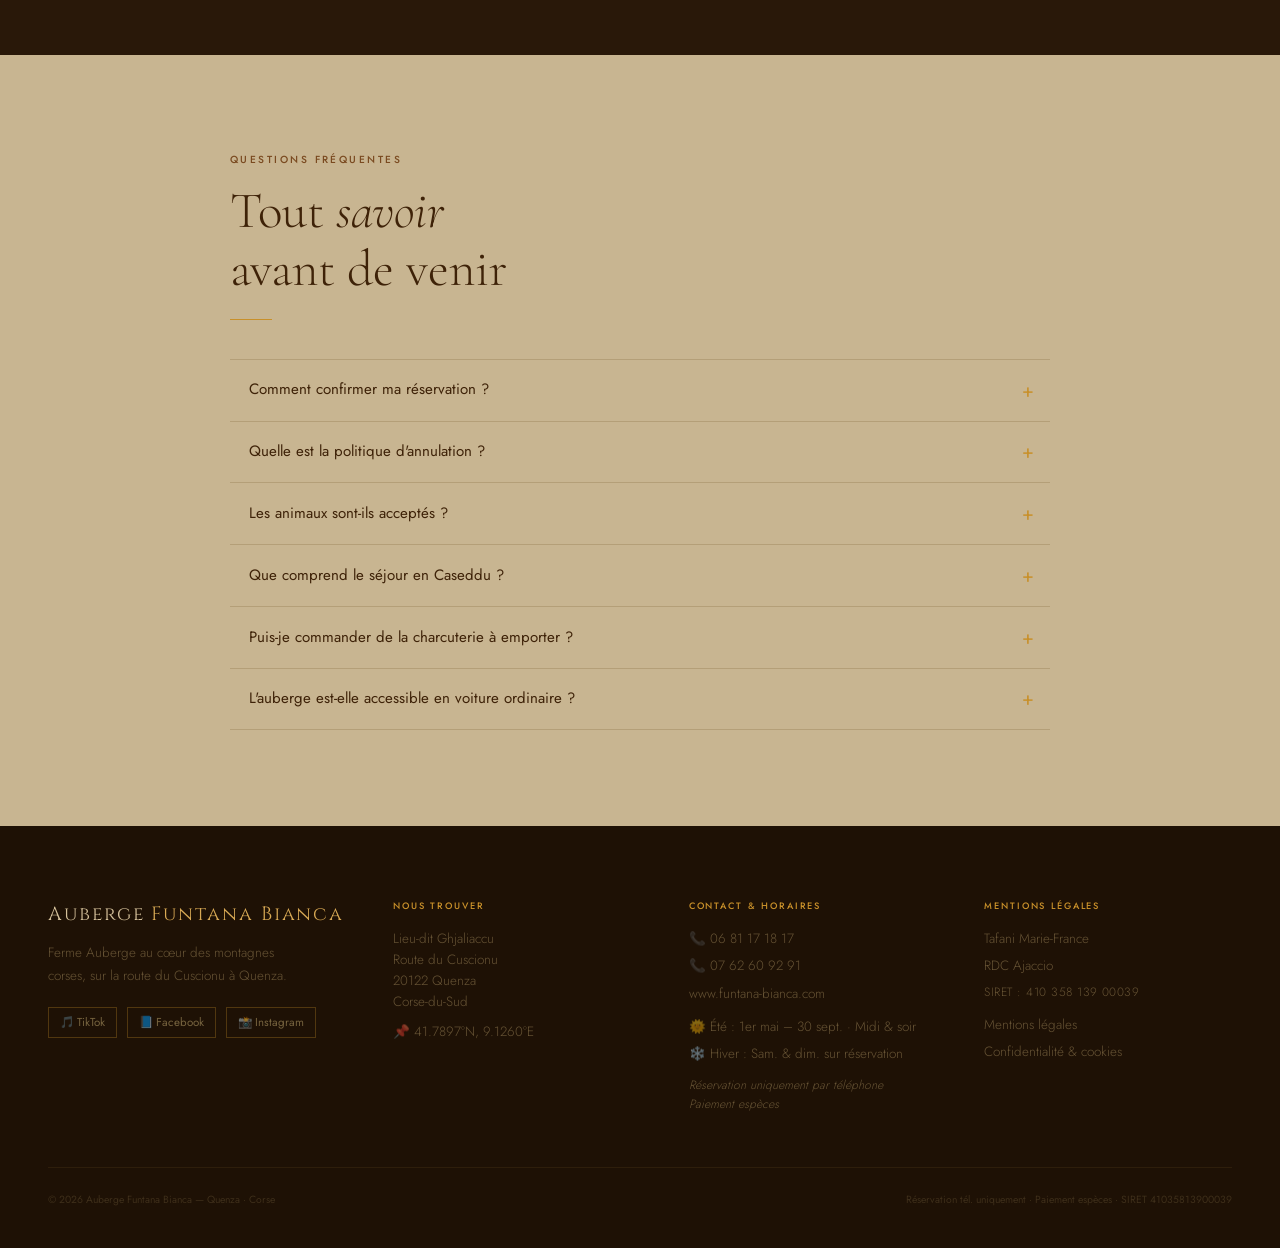
==== commit c8cdd867: "Add histoire, galerie strip, testimonials, FAQ, WhatsApp button - Section #histoire: famille Marchet" ====
--- a/index.html
+++ b/index.html
@@ -96,6 +96,7 @@
   <ul class="nav-links" id="nav-menu">
     <li><a href="#bergerie">Bergerie</a></li>
     <li><a href="#restauration">Restauration</a></li>
+    <li><a href="#histoire">Notre histoire</a></li>
     <li><a href="#services">Services</a></li>
     <li><a href="#evenements">Événements</a></li>
     <li><a href="#reservation">Réservation</a></li>
@@ -126,6 +127,31 @@
     </div>
   </div>
   <div class="hero-scroll">Découvrir</div>
+</section>
+
+<!-- ════ HISTOIRE ════ -->
+<section id="histoire">
+  <div class="histoire-inner reveal">
+    <div class="histoire-text">
+      <p class="section-eyebrow">La famille Marchetti</p>
+      <h2 class="section-title">Deux générations<br><em>au cœur du maquis</em></h2>
+      <div class="divider"></div>
+      <p class="section-body">Marina a grandi ici, entre les châtaigniers plantés par son grand-père et les fromages de chèvre affinés par sa mère. À 1 300 mètres d'altitude, au bout d'une piste de terre qui serpente depuis Quenza, Funtana Bianca n'est pas un hôtel — c'est une ferme familiale ouverte aux voyageurs qui cherchent le vrai.</p>
+      <p class="section-body" style="margin-top:1rem;">Chaque assiette sort de la ferme bio du domaine. La charcuterie Nustrale, les fromages Tra li Monti, les confitures, le pain — tout est fait maison ou produit à quelques mètres de votre table. Marina, sa mère et son mari cuisinent en famille, comme ils l'ont toujours fait.</p>
+      <blockquote class="histoire-quote">
+        « Ici, on ne joue pas à être authentique. On l'est. »
+      </blockquote>
+    </div>
+    <div class="histoire-img reveal" style="transition-delay:0.14s">
+      <img src="assets/img/evenements-2.webp"
+           alt="Marina et l'équipe de Funtana Bianca — Auberge familiale à Quenza, Corse"
+           width="560" height="640" loading="lazy">
+      <div class="histoire-img-label">
+        <span>Marina Marchetti</span>
+        <small>Funtana Bianca · Quenza</small>
+      </div>
+    </div>
+  </div>
 </section>
 
 <!-- BAND -->
@@ -316,6 +342,18 @@
     </div>
   </div>
 </section>
+
+<!-- ════ GALERIE STRIP ════ -->
+<div class="galerie-strip-wrap reveal">
+  <div class="galerie-strip" id="galerie-strip">
+    <div class="gs-item" onclick="openGalerieAt(0)"><img src="assets/img/galerie/gal-01.webp" alt="Charcuterie corse et vin rouge devant la cheminée" loading="lazy"></div>
+    <div class="gs-item" onclick="openGalerieAt(4)"><img src="assets/img/galerie/gal-05.webp" alt="Plateau de charcuterie corse gastronomique" loading="lazy"></div>
+    <div class="gs-item" onclick="openGalerieAt(1)"><img src="assets/img/galerie/gal-02.webp" alt="Cheval à l'entrée de la bergerie en pierre" loading="lazy"></div>
+    <div class="gs-item" onclick="openGalerieAt(9)"><img src="assets/img/galerie/gal-10.webp" alt="Cochon à la broche pour une soirée événementielle" loading="lazy"></div>
+    <div class="gs-item" onclick="openGalerieAt(6)"><img src="assets/img/galerie/gal-07.webp" alt="Chiens et chevaux dans les pâturages du domaine" loading="lazy"></div>
+  </div>
+  <button class="gs-cta" onclick="openGalerie()">Voir toute la galerie — 11 photos →</button>
+</div>
 
 <!-- ════ SERVICES ════ -->
 <section id="services">
@@ -540,6 +578,78 @@
   </div>
 </section>
 
+<!-- ════ AVIS CLIENTS ════ -->
+<section id="temoignages">
+  <div class="reveal">
+    <p class="section-eyebrow">Ce qu'ils en disent</p>
+    <h2 class="section-title">Avis <em>Google</em></h2>
+    <div class="divider"></div>
+    <a href="https://www.google.com/maps/place/Funtana+Bianca" target="_blank" rel="noopener noreferrer" class="avis-google-badge">
+      <svg width="20" height="20" viewBox="0 0 48 48" fill="none" xmlns="http://www.w3.org/2000/svg"><path d="M43.6 20.2H42V20H24v8h11.3C33.7 32.7 29.3 36 24 36c-6.6 0-12-5.4-12-12s5.4-12 12-12c3.1 0 5.8 1.1 7.9 3l5.7-5.7C34.1 6.3 29.3 4 24 4 12.9 4 4 12.9 4 24s8.9 20 20 20 20-8.9 20-20c0-1.3-.1-2.6-.4-3.8z" fill="#FFC107"/><path d="M6.3 14.7l6.6 4.8C14.5 16 19 12 24 12c3.1 0 5.8 1.1 7.9 3l5.7-5.7C34.1 6.3 29.3 4 24 4c-7.7 0-14.4 4.4-17.7 10.7z" fill="#FF3D00"/><path d="M24 44c5.2 0 9.9-1.9 13.5-5.1l-6.2-5.2C29.3 35.6 26.8 36 24 36c-5.3 0-9.7-3.3-11.4-8l-6.5 5C9.6 39.6 16.3 44 24 44z" fill="#4CAF50"/><path d="M43.6 20.2H42V20H24v8h11.3c-.8 2.2-2.2 4.1-4.1 5.5l6.2 5.2C41.2 35.8 44 30.3 44 24c0-1.3-.1-2.6-.4-3.8z" fill="#1976D2"/></svg>
+      Voir tous les avis sur Google Maps →
+    </a>
+  </div>
+  <div class="temoignages-grid reveal" style="transition-delay:0.1s">
+    <div class="temoignage-card">
+      <div class="tc-stars">★★★★★</div>
+      <p class="tc-text">« Le temps s'est arrêté ! Délicieuse charcuterie, un sanglier tout simplement incroyable… mais surtout, un accueil vraiment chaleureux. On a adoré. »</p>
+      <p class="tc-author">Loetitia L. <span>— septembre 2025</span></p>
+    </div>
+    <div class="temoignage-card">
+      <div class="tc-stars">★★★★★</div>
+      <p class="tc-text">« Le trajet est un peu sportif, mais ça vaut vraiment le coup — l'accueil est chaleureux et sincère ! Beignets de chèvre, plateau de charcuterie, épaule d'agneau mijotée… un vrai festin. »</p>
+      <p class="tc-author">Florine T. <span>— Local Guide · août 2025</span></p>
+    </div>
+    <div class="temoignage-card">
+      <div class="tc-stars">★★★★★</div>
+      <p class="tc-text">« Le paradis, c'est ici ! Charcuterie authentique, miaccolis excellents — tout est local et fait maison. Accueil par les chevaux et la patronne. À ne manquer sous aucun prétexte ! »</p>
+      <p class="tc-author">Jean-François S. <span>— Local Guide · juin 2024</span></p>
+    </div>
+    <div class="temoignage-card">
+      <div class="tc-stars">★★★★★</div>
+      <p class="tc-text">« La charcuterie est vraiment incroyable, l'agneau divin, et que dire du brocciu avec du miel — un vrai régal… Tout est fait maison. La Corse comme on l'aime — sauvage, puis c'est le paradis ! »</p>
+      <p class="tc-author">Corinne P.-M. <span>— Local Guide · juillet 2024</span></p>
+    </div>
+  </div>
+</section>
+
+<!-- ════ FAQ ════ -->
+<section id="faq">
+  <div class="faq-inner">
+    <div class="reveal">
+      <p class="section-eyebrow">Questions fréquentes</p>
+      <h2 class="section-title">Tout <em>savoir</em><br>avant de venir</h2>
+      <div class="divider"></div>
+    </div>
+    <div class="faq-list reveal" style="transition-delay:0.1s">
+      <details class="faq-item">
+        <summary>Comment confirmer ma réservation ?</summary>
+        <p>La réservation se fait uniquement par téléphone au <a href="tel:0681171817">06 81 17 18 17</a> ou au <a href="tel:0762609291">07 62 60 92 91</a>. Un acompte par virement bancaire confirme la réservation. Le solde se règle en espèces à votre arrivée.</p>
+      </details>
+      <details class="faq-item">
+        <summary>Quelle est la politique d'annulation ?</summary>
+        <p>Nous vous demandons de nous prévenir dès que possible en cas d'annulation. Pour les événements privatisés, un délai de prévenance minimum est requis — contactez-nous directement pour les conditions.</p>
+      </details>
+      <details class="faq-item">
+        <summary>Les animaux sont-ils acceptés ?</summary>
+        <p>Les animaux sont admis en laisse à la table du restaurant (des animaux vivent en liberté sur le domaine). En revanche, les animaux de compagnie ne sont pas admis dans les Caseddu.</p>
+      </details>
+      <details class="faq-item">
+        <summary>Que comprend le séjour en Caseddu ?</summary>
+        <p>Chaque Caseddu dispose d'un lit 160 cm + un lit 90 cm, d'une salle d'eau privée (WC, lavabo, douche), du chauffage au gaz, du linge de lit et des serviettes. Le petit-déjeuner est en supplément (10 € / personne). Arrivée à partir de 16h, départ avant 10h.</p>
+      </details>
+      <details class="faq-item">
+        <summary>Puis-je commander de la charcuterie à emporter ?</summary>
+        <p>Oui — notre charcuterie Nustrale et nos fromages Tra li Monti Marchetti sont disponibles à la commande, avec expédition par colis en Corse et sur le continent. Appelez-nous pour passer commande.</p>
+      </details>
+      <details class="faq-item">
+        <summary>L'auberge est-elle accessible en voiture ordinaire ?</summary>
+        <p>Oui. La piste qui mène à l'auberge depuis Quenza est carrossable avec un véhicule standard. Comptez environ 6 km depuis le centre de Quenza et 15 minutes de route de montagne.</p>
+      </details>
+    </div>
+  </div>
+</section>
+
 <!-- ════ FOOTER ════ -->
 <footer id="contact">
   <div class="footer-grid">
@@ -605,6 +715,12 @@
 
 <div class="toast" id="toast" role="status" aria-live="polite"></div>
 
+<!-- ════ WHATSAPP FLOATING BUTTON ════ -->
+<a id="whatsapp-btn" class="whatsapp-btn" href="https://wa.me/33681171817" target="_blank" rel="noopener noreferrer" aria-label="Écrire sur WhatsApp">
+  <svg viewBox="0 0 24 24" fill="currentColor" width="26" height="26" aria-hidden="true"><path d="M17.472 14.382c-.297-.149-1.758-.867-2.03-.967-.273-.099-.471-.148-.67.15-.197.297-.767.966-.94 1.164-.173.199-.347.223-.644.075-.297-.15-1.255-.463-2.39-1.475-.883-.788-1.48-1.761-1.653-2.059-.173-.297-.018-.458.13-.606.134-.133.298-.347.446-.52.149-.174.198-.298.298-.497.099-.198.05-.371-.025-.52-.075-.149-.669-1.612-.916-2.207-.242-.579-.487-.5-.669-.51-.173-.008-.371-.01-.57-.01-.198 0-.52.074-.792.372-.272.297-1.04 1.016-1.04 2.479 0 1.462 1.065 2.875 1.213 3.074.149.198 2.096 3.2 5.077 4.487.709.306 1.262.489 1.694.625.712.227 1.36.195 1.871.118.571-.085 1.758-.719 2.006-1.413.248-.694.248-1.289.173-1.413-.074-.124-.272-.198-.57-.347m-5.421 7.403h-.004a9.87 9.87 0 01-5.031-1.378l-.361-.214-3.741.982.998-3.648-.235-.374a9.86 9.86 0 01-1.51-5.26c.001-5.45 4.436-9.884 9.888-9.884 2.64 0 5.122 1.03 6.988 2.898a9.825 9.825 0 012.893 6.994c-.003 5.45-4.437 9.884-9.885 9.884m8.413-18.297A11.815 11.815 0 0012.05 0C5.495 0 .16 5.335.157 11.892c0 2.096.547 4.142 1.588 5.945L.057 24l6.305-1.654a11.882 11.882 0 005.683 1.448h.005c6.554 0 11.89-5.335 11.893-11.893a11.821 11.821 0 00-3.48-8.413z"/></svg>
+  <span class="whatsapp-tooltip">Écrire sur WhatsApp</span>
+</a>
+
 <script src="js/main.js"></script>
 </body>
 </html>
--- a/css/style.css
+++ b/css/style.css
@@ -95,7 +95,6 @@
   font-family: 'Jost', 'Trebuchet MS', sans-serif;
   color: var(--text); font-size: 16px; line-height: 1.7; overflow-x: hidden;
   background-color: #8a7860;
-  /* REMPLACER bg-texture.jpg par bg-texture.webp une fois converti */
   background-image: url('../assets/img/bg-texture.jpg');
   background-size: cover;
   background-position: center center;
@@ -103,12 +102,15 @@
 }
 
 section, .band, footer, nav { position: relative; }
+#histoire    { background: rgba(218,200,163,0.95); }
 #bergerie    { background: rgba(205,185,148,0.94); }
 #restauration { background: rgba(198,175,132,0.95); }
 #services    { background: rgba(198,174,132,0.93); }
 #evenements  { background: rgba(38,20,6,0.96); }
 #reservation { background: rgba(205,185,148,0.94); }
 #acces       { background: rgba(204,182,140,0.94); }
+#temoignages { background: rgba(38,20,6,0.96); }
+#faq         { background: rgba(205,185,148,0.94); }
 .band        { background: rgba(40,20,5,0.96); }
 footer       { background: rgba(28,16,4,0.98); }
 nav          { background: rgba(212,192,150,0.96) !important; }
@@ -392,6 +394,107 @@
 .legal-placeholder { background: rgba(200,160,60,0.15); border: 1px dashed rgba(200,144,42,0.4); padding: 0.4rem 0.8rem; font-style: italic; color: var(--terre); display: inline-block; }
 .legal-back { display: inline-flex; align-items: center; gap: 0.5rem; margin-top: 2.5rem; font-size: 0.74rem; letter-spacing: 0.12em; text-transform: uppercase; color: var(--terre); text-decoration: none; border-bottom: 1px solid transparent; transition: border-color 0.2s; }
 .legal-back:hover { border-color: var(--terre); }
+
+/* ── HISTOIRE ── */
+.histoire-inner { display: grid; grid-template-columns: 1fr 1fr; gap: 5rem; align-items: center; max-width: 1200px; margin: 0 auto; }
+.histoire-quote {
+  font-family: 'Cormorant Garamond', Georgia, serif;
+  font-size: clamp(1.35rem, 2.2vw, 1.85rem); font-style: italic; font-weight: 300;
+  color: var(--terre); border-left: 3px solid var(--ocre);
+  padding: 0.7rem 0 0.7rem 1.4rem; margin-top: 1.6rem; line-height: 1.55;
+}
+.histoire-img { position: relative; }
+.histoire-img img { width: 100%; height: 580px; object-fit: cover; display: block; }
+.histoire-img-label {
+  position: absolute; bottom: 0; left: 0; right: 0;
+  background: rgba(30,15,5,0.72); padding: 0.8rem 1.2rem;
+  display: flex; justify-content: space-between; align-items: baseline;
+}
+.histoire-img-label span { font-family: 'Cinzel', Georgia, serif; font-size: 0.78rem; letter-spacing: 0.1em; color: var(--sable); }
+.histoire-img-label small { font-size: 0.65rem; color: rgba(210,185,140,0.5); letter-spacing: 0.08em; }
+
+/* ── GALERIE STRIP ── */
+.galerie-strip-wrap { padding: 2.5rem 3rem; background: rgba(40,20,5,0.96); }
+.galerie-strip {
+  display: flex; gap: 8px; overflow-x: auto;
+  scroll-snap-type: x mandatory; -webkit-overflow-scrolling: touch;
+  scrollbar-width: none; padding-bottom: 2px;
+}
+.galerie-strip::-webkit-scrollbar { display: none; }
+.gs-item { flex: 0 0 calc(20% - 7px); min-width: 180px; aspect-ratio: 4/3; overflow: hidden; cursor: pointer; scroll-snap-align: start; }
+.gs-item img { width: 100%; height: 100%; object-fit: cover; display: block; transition: transform 0.5s, opacity 0.3s; }
+.gs-item:hover img { transform: scale(1.06); opacity: 0.88; }
+.gs-cta {
+  display: block; margin: 1.2rem auto 0;
+  font-family: 'Jost', sans-serif; font-size: 0.72rem; letter-spacing: 0.14em; text-transform: uppercase;
+  background: none; border: 1px solid rgba(200,144,42,0.3); color: rgba(210,185,140,0.65);
+  padding: 0.6rem 1.6rem; cursor: pointer; transition: all 0.2s;
+}
+.gs-cta:hover { border-color: var(--ocre); color: var(--sable); background: rgba(200,144,42,0.1); }
+
+/* ── TÉMOIGNAGES ── */
+#temoignages .section-eyebrow { color: var(--ocre-light); }
+#temoignages .section-title { color: var(--sable); }
+#temoignages .divider { background: rgba(200,144,42,0.4); }
+.avis-google-badge {
+  display: inline-flex; align-items: center; gap: 0.6rem; margin-top: 1rem;
+  font-size: 0.73rem; letter-spacing: 0.1em; text-transform: uppercase;
+  color: rgba(210,185,140,0.65); text-decoration: none;
+  border: 1px solid rgba(200,144,42,0.25); padding: 0.45rem 1rem; transition: all 0.2s;
+}
+.avis-google-badge:hover { border-color: var(--ocre); color: var(--sable); background: rgba(200,144,42,0.08); }
+.temoignages-grid { display: grid; grid-template-columns: 1fr 1fr; gap: 1.2rem; margin-top: 2.4rem; }
+.temoignage-card {
+  padding: 1.6rem 1.8rem; border: 1px solid rgba(200,144,42,0.15); background: rgba(180,120,40,0.08);
+  display: flex; flex-direction: column; gap: 0.85rem; transition: border-color 0.2s;
+}
+.temoignage-card:hover { border-color: rgba(200,144,42,0.35); }
+.tc-stars { color: var(--ocre-light); font-size: 0.85rem; letter-spacing: 0.18em; }
+.tc-text {
+  font-family: 'Cormorant Garamond', Georgia, serif; font-size: 1.05rem;
+  font-style: italic; font-weight: 300; color: rgba(210,185,140,0.75); line-height: 1.78; flex: 1;
+}
+.tc-author { font-size: 0.69rem; letter-spacing: 0.1em; text-transform: uppercase; color: rgba(200,165,100,0.5); font-weight: 500; }
+.tc-author span { color: rgba(200,165,100,0.3); font-weight: 300; }
+
+/* ── FAQ ── */
+.faq-inner { max-width: 820px; margin: 0 auto; }
+.faq-list { margin-top: 2.4rem; display: flex; flex-direction: column; }
+.faq-item { border-bottom: 1px solid var(--border); }
+.faq-item:first-child { border-top: 1px solid var(--border); }
+.faq-item summary {
+  display: flex; justify-content: space-between; align-items: center;
+  padding: 1.1rem 1rem; cursor: pointer; font-size: 0.94rem; font-weight: 400;
+  color: var(--terre-dark); list-style: none;
+  border-left: 3px solid transparent; transition: border-color 0.2s, color 0.2s; user-select: none;
+}
+.faq-item summary::-webkit-details-marker { display: none; }
+.faq-item summary::after { content: '+'; font-size: 1.2rem; color: var(--ocre); flex-shrink: 0; margin-left: 1rem; transition: transform 0.25s; line-height: 1; }
+.faq-item[open] > summary::after { transform: rotate(45deg); }
+.faq-item[open] > summary { border-left-color: var(--ocre); color: var(--terre); }
+.faq-item summary:hover { color: var(--text); border-left-color: var(--ocre-light); }
+.faq-item > p { font-size: 0.88rem; color: var(--text-muted); font-weight: 300; line-height: 1.85; padding: 0 1rem 1.2rem; }
+.faq-item > p a { color: var(--terre); text-decoration: none; font-weight: 400; }
+.faq-item > p a:hover { color: var(--terre-dark); }
+
+/* ── WHATSAPP BUTTON ── */
+.whatsapp-btn {
+  position: fixed; bottom: 1.5rem; right: 1.5rem; z-index: 450;
+  width: 52px; height: 52px; background: #25D366; color: #fff; border-radius: 50%;
+  display: flex; align-items: center; justify-content: center;
+  box-shadow: 0 4px 18px rgba(0,0,0,0.22); text-decoration: none;
+  opacity: 0; transform: scale(0.7);
+  transition: opacity 0.4s, transform 0.4s, background 0.2s; pointer-events: none;
+}
+.whatsapp-btn.visible { opacity: 1; transform: scale(1); pointer-events: auto; }
+.whatsapp-btn:hover { background: #128C7E; }
+.whatsapp-tooltip {
+  position: absolute; right: 60px; background: rgba(20,10,3,0.88); color: var(--sable);
+  font-family: 'Jost', sans-serif; font-size: 0.72rem; letter-spacing: 0.07em; white-space: nowrap;
+  padding: 0.4rem 0.8rem; pointer-events: none; opacity: 0; transform: translateX(6px);
+  transition: opacity 0.2s, transform 0.2s;
+}
+.whatsapp-btn:hover .whatsapp-tooltip { opacity: 1; transform: translateX(0); }
 
 /* ── HAMBURGER ── */
 .nav-burger { display: none; flex-direction: column; gap: 5px; background: none; border: none; cursor: pointer; padding: 4px; }
@@ -421,6 +524,16 @@
   .footer-bar { margin: 2.5rem 1.5rem 0; }
   .form-row-2 { grid-template-columns: 1fr; }
   .cookie-inner { flex-direction: column; align-items: flex-start; }
+  .histoire-inner { grid-template-columns: 1fr; gap: 2.5rem; }
+  .histoire-img img { height: 360px; }
+  .temoignages-grid { grid-template-columns: 1fr; }
+  .galerie-strip-wrap { padding: 2rem 1.5rem; }
+  .gs-item { flex: 0 0 220px; }
+}
+@media (max-width: 720px) {
+  .band { gap: 0.8rem 1.4rem; justify-content: flex-start; }
+  .band-dot { display: none; }
+  .band-item { font-size: 0.62rem; }
 }
 @media (max-width: 560px) {
   .pg2 { grid-template-columns: 1fr; }
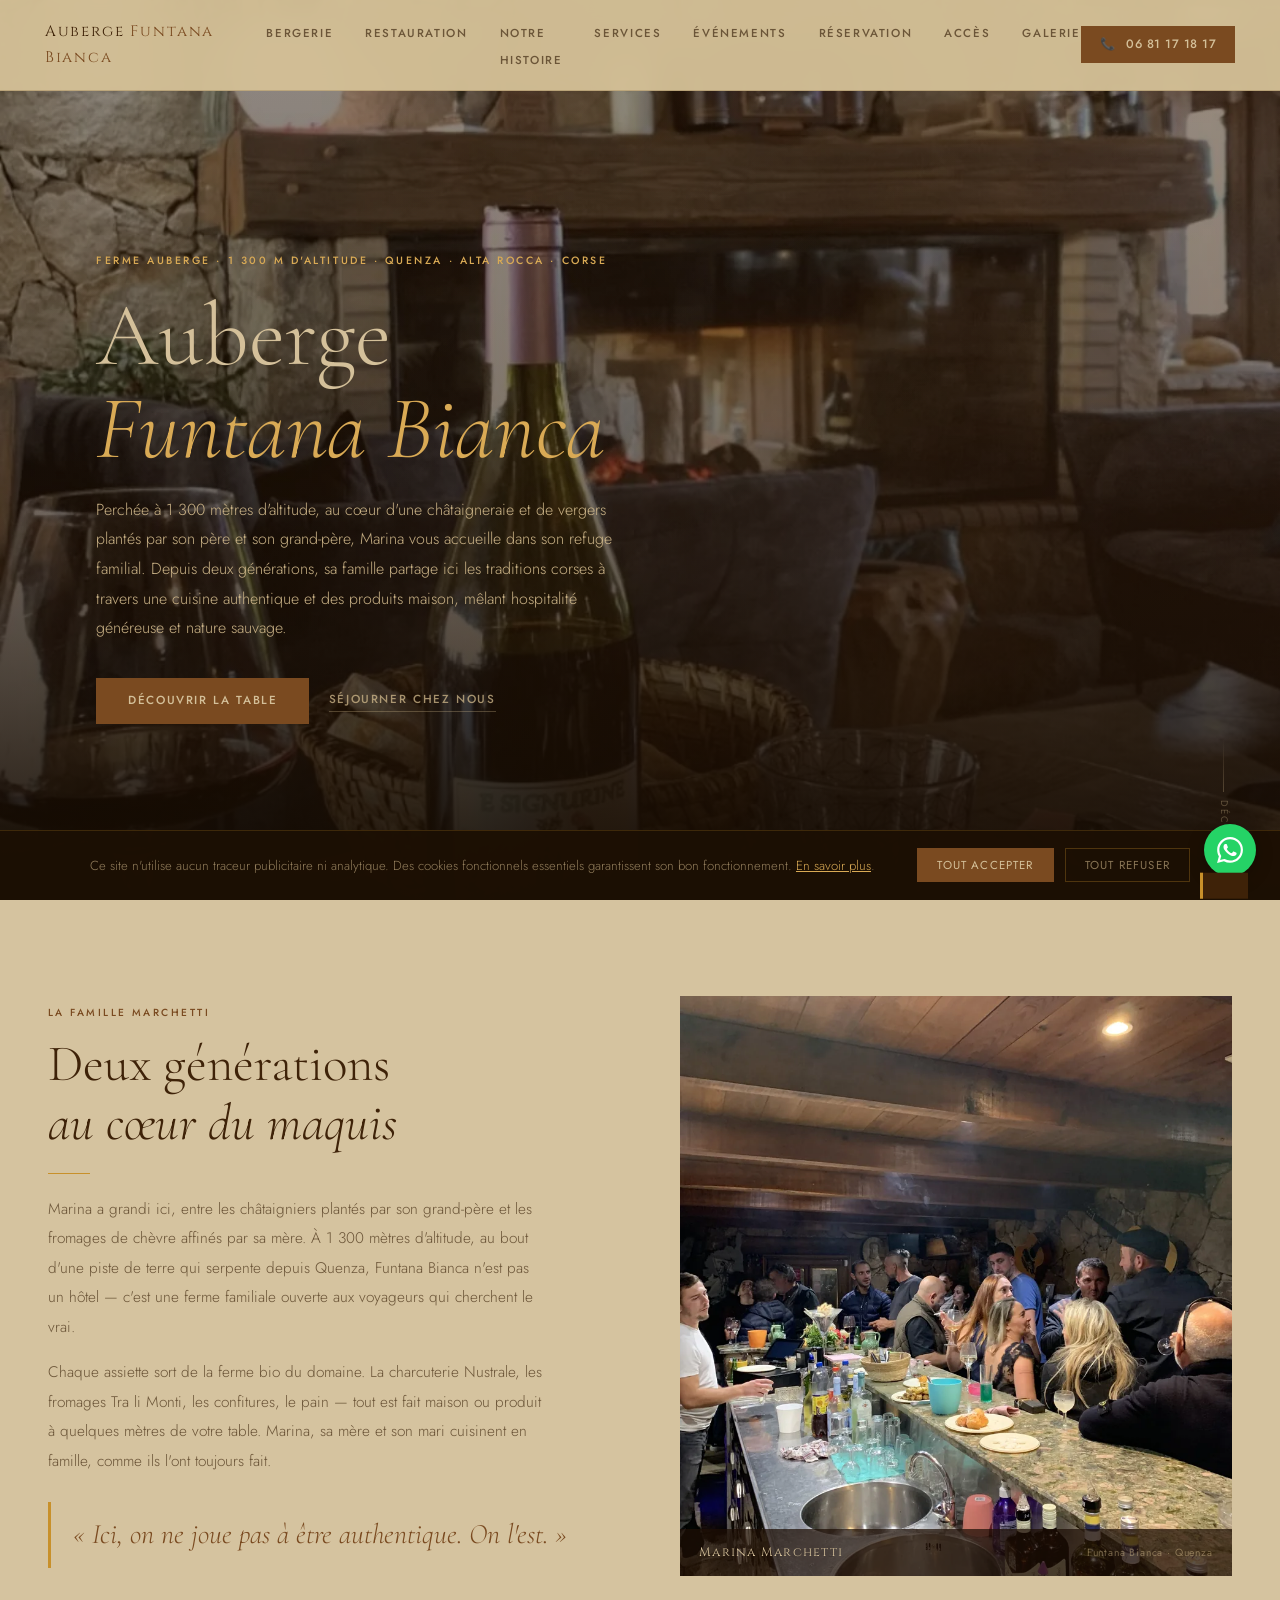
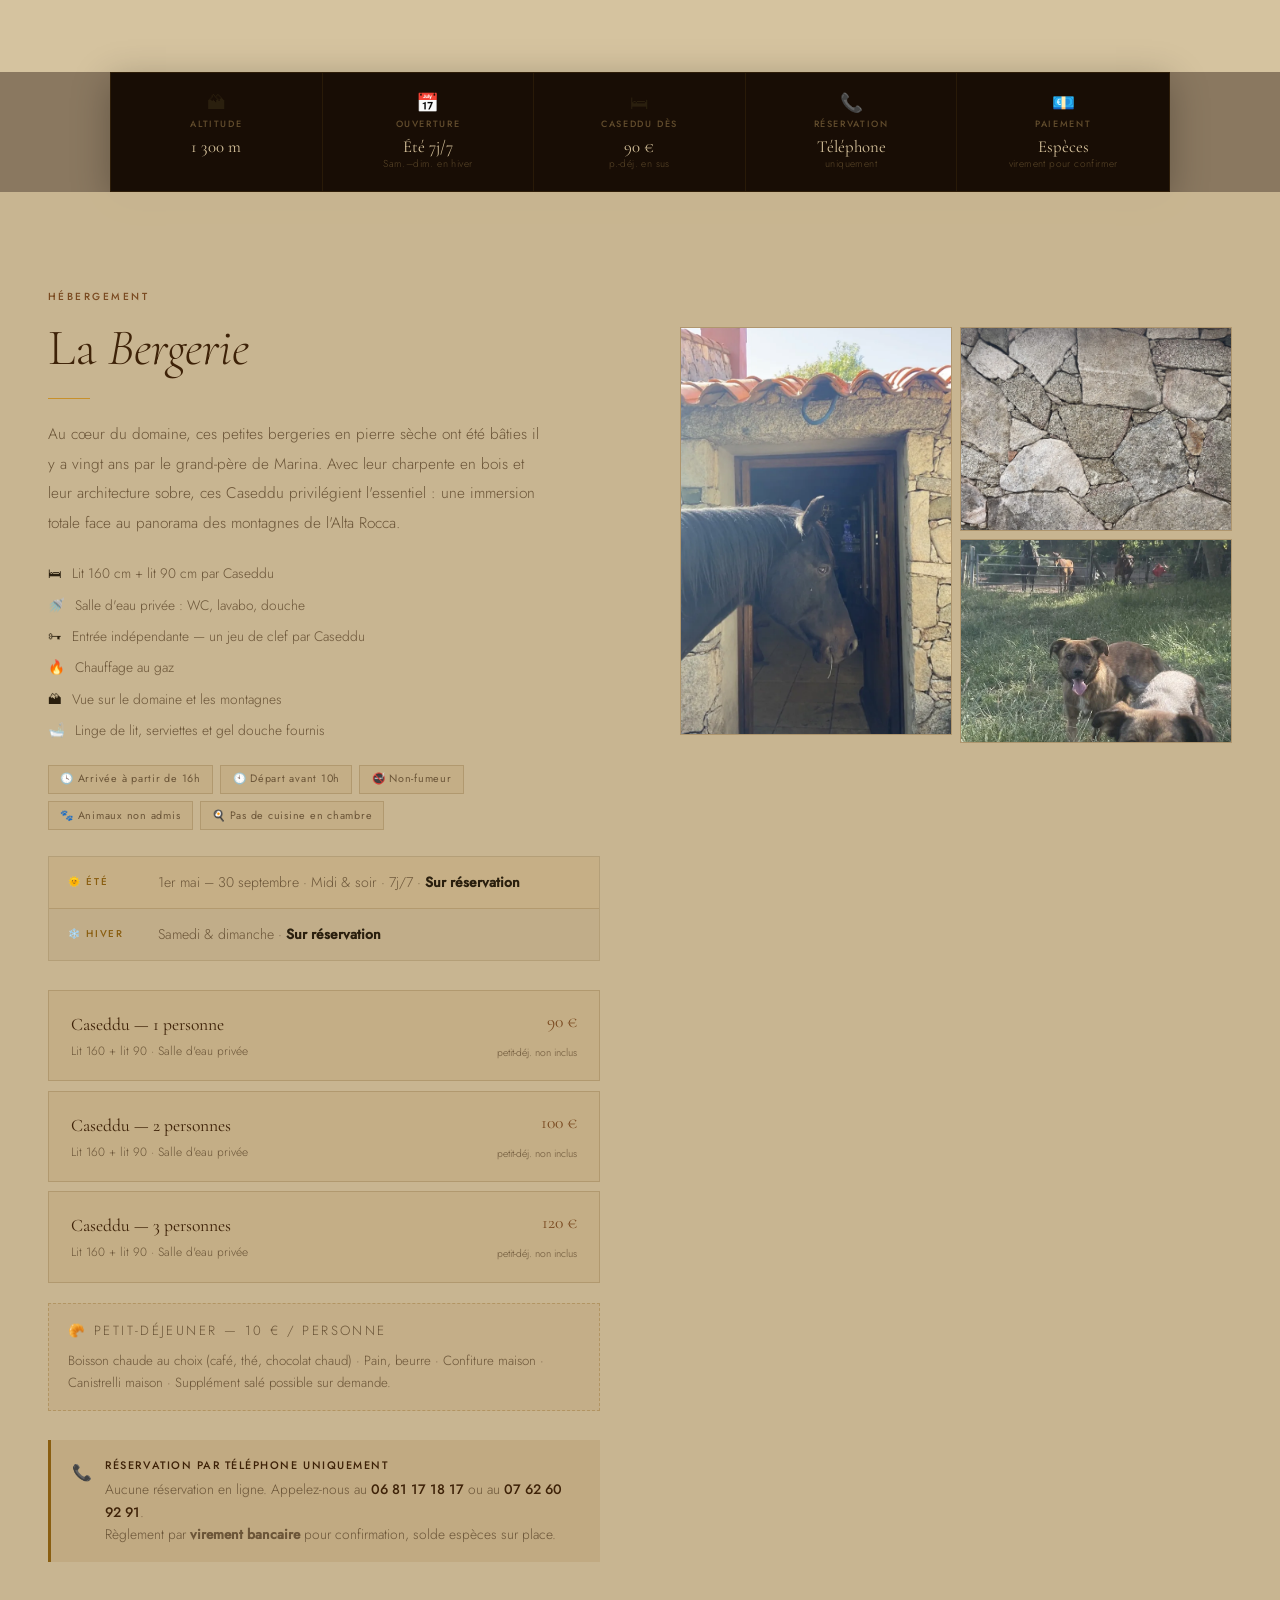
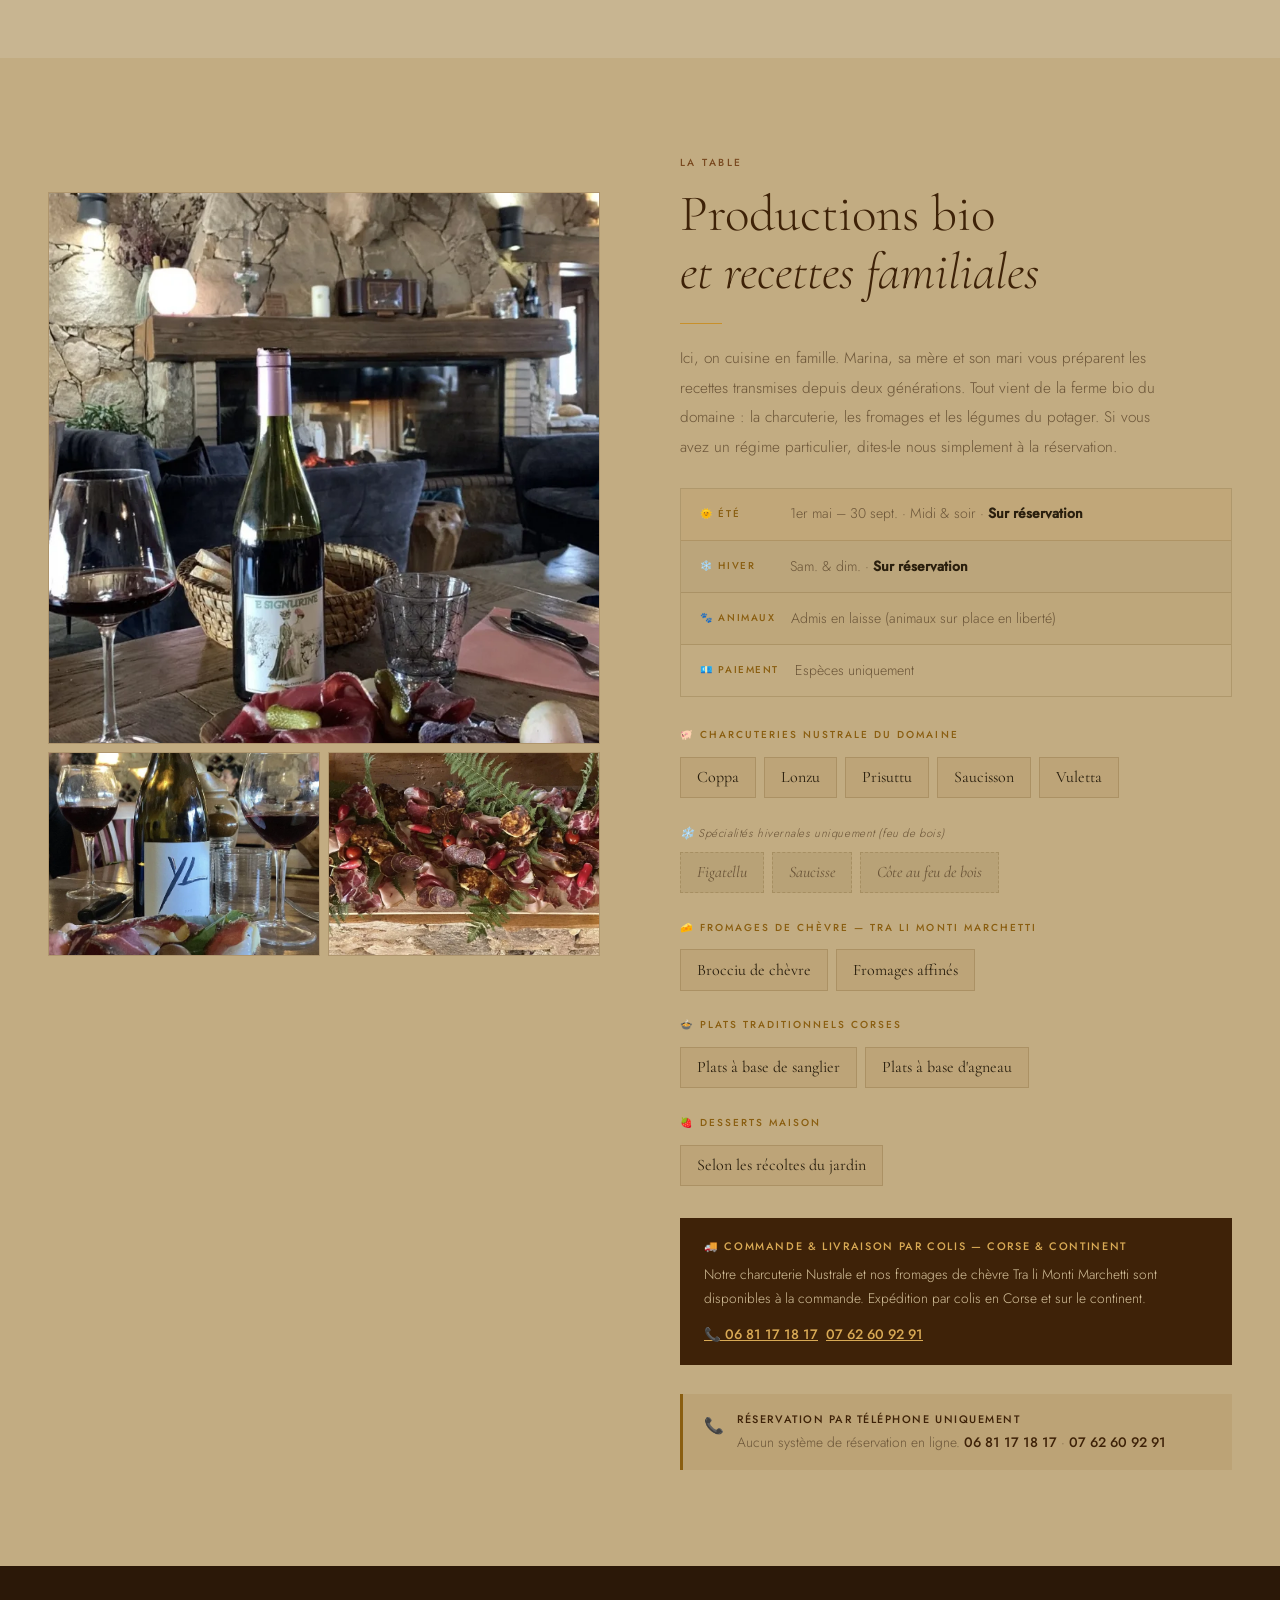
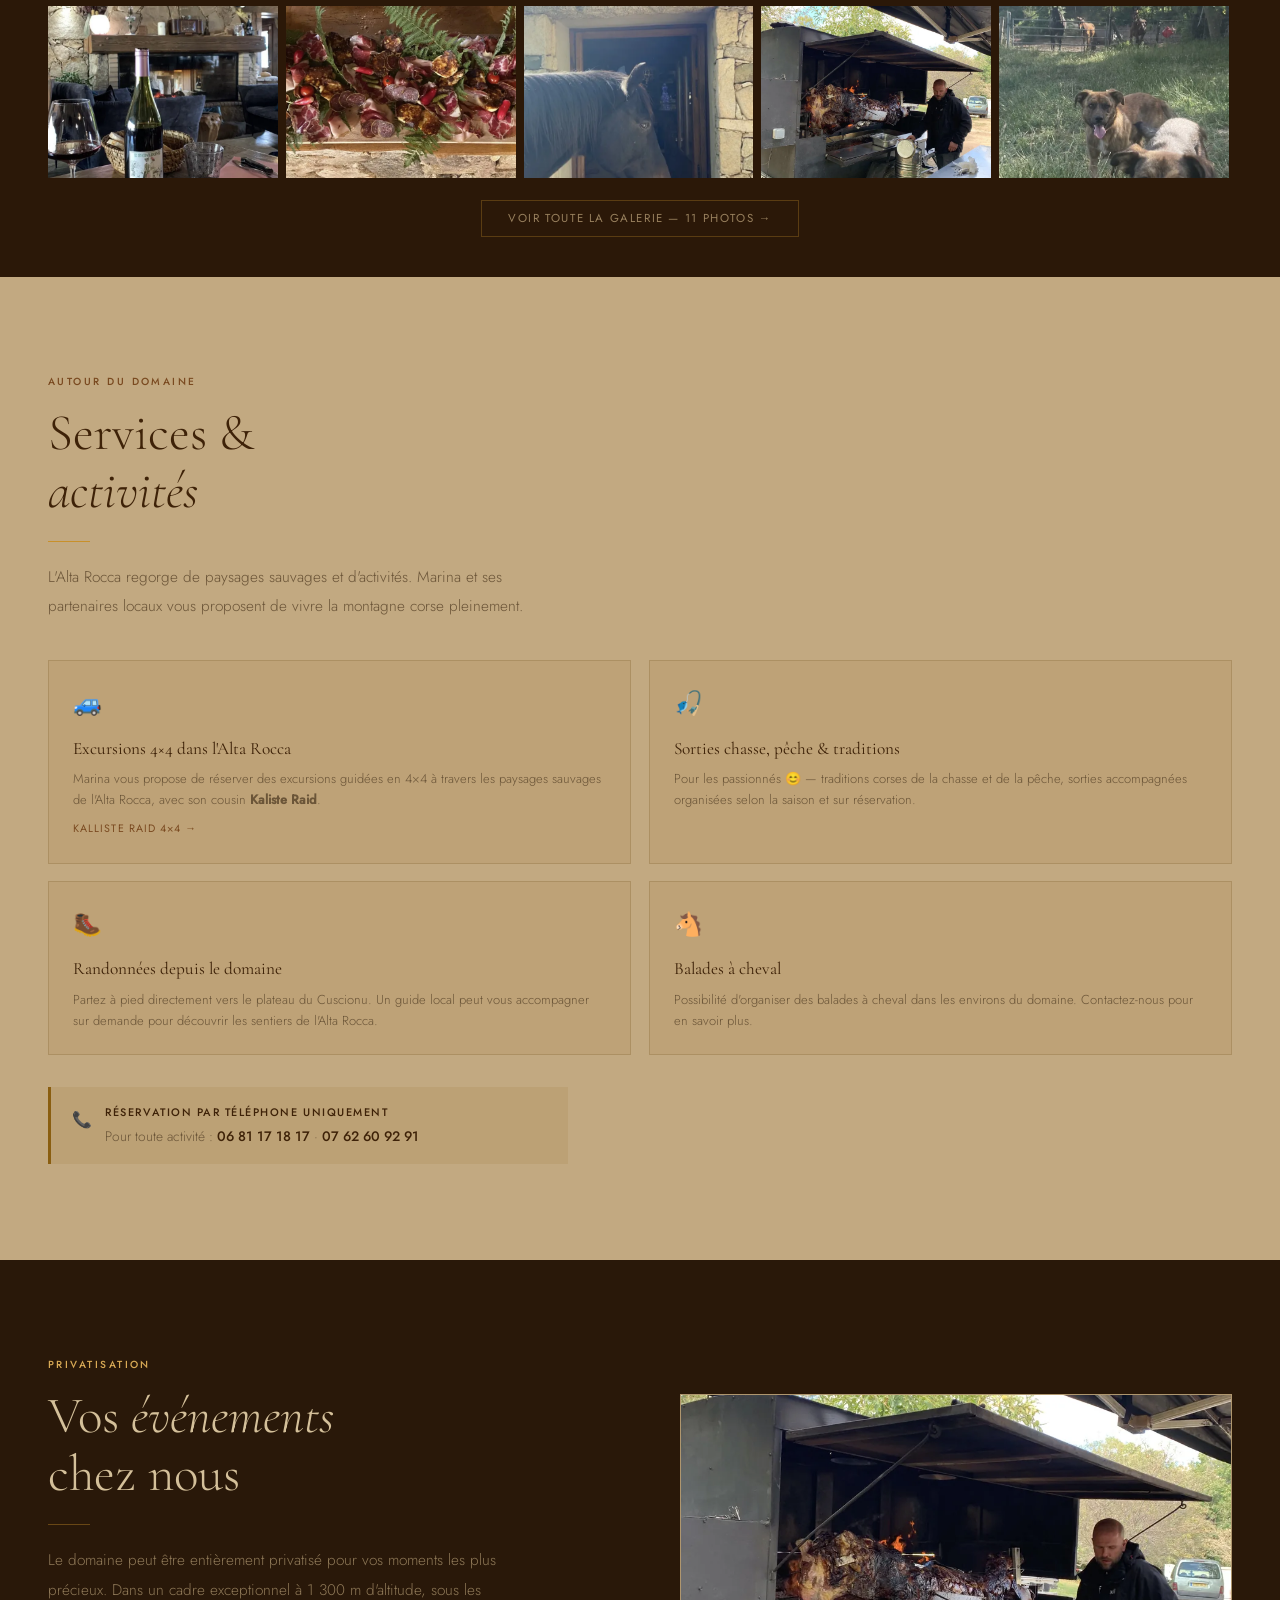
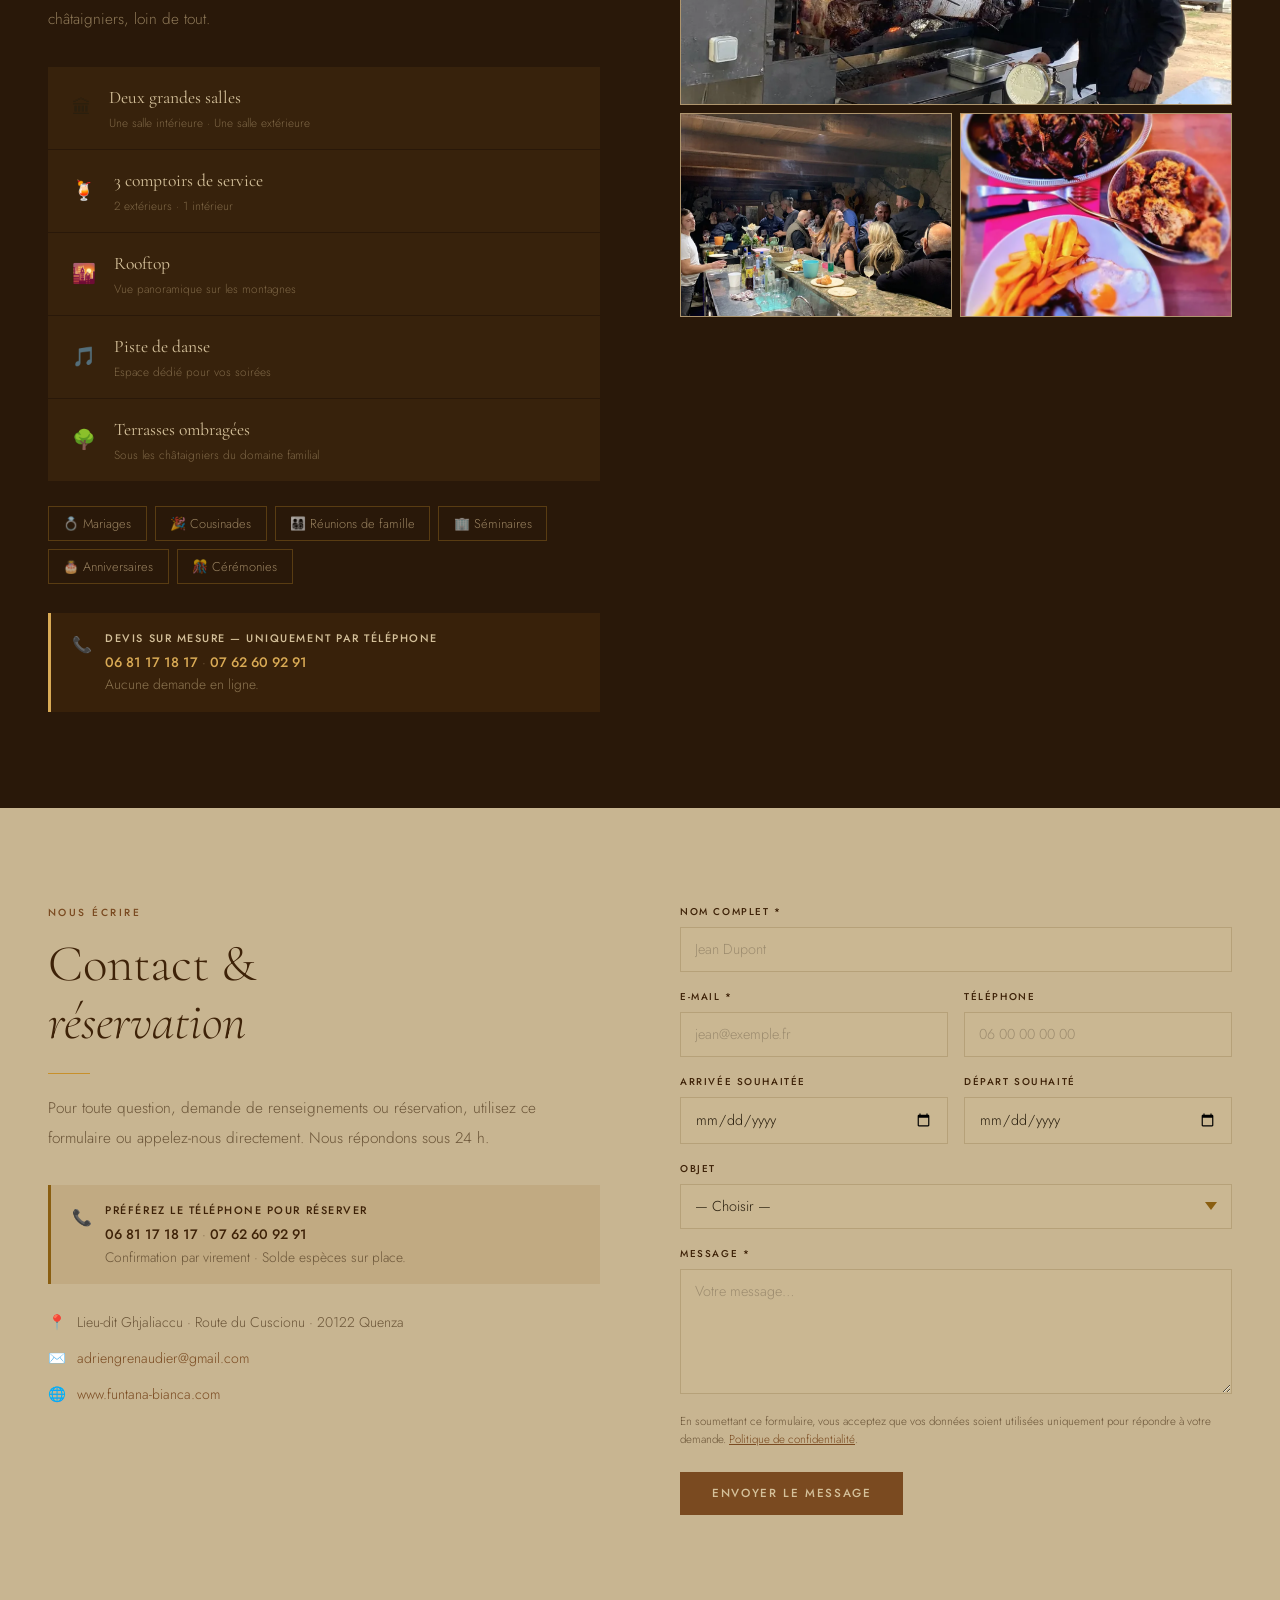
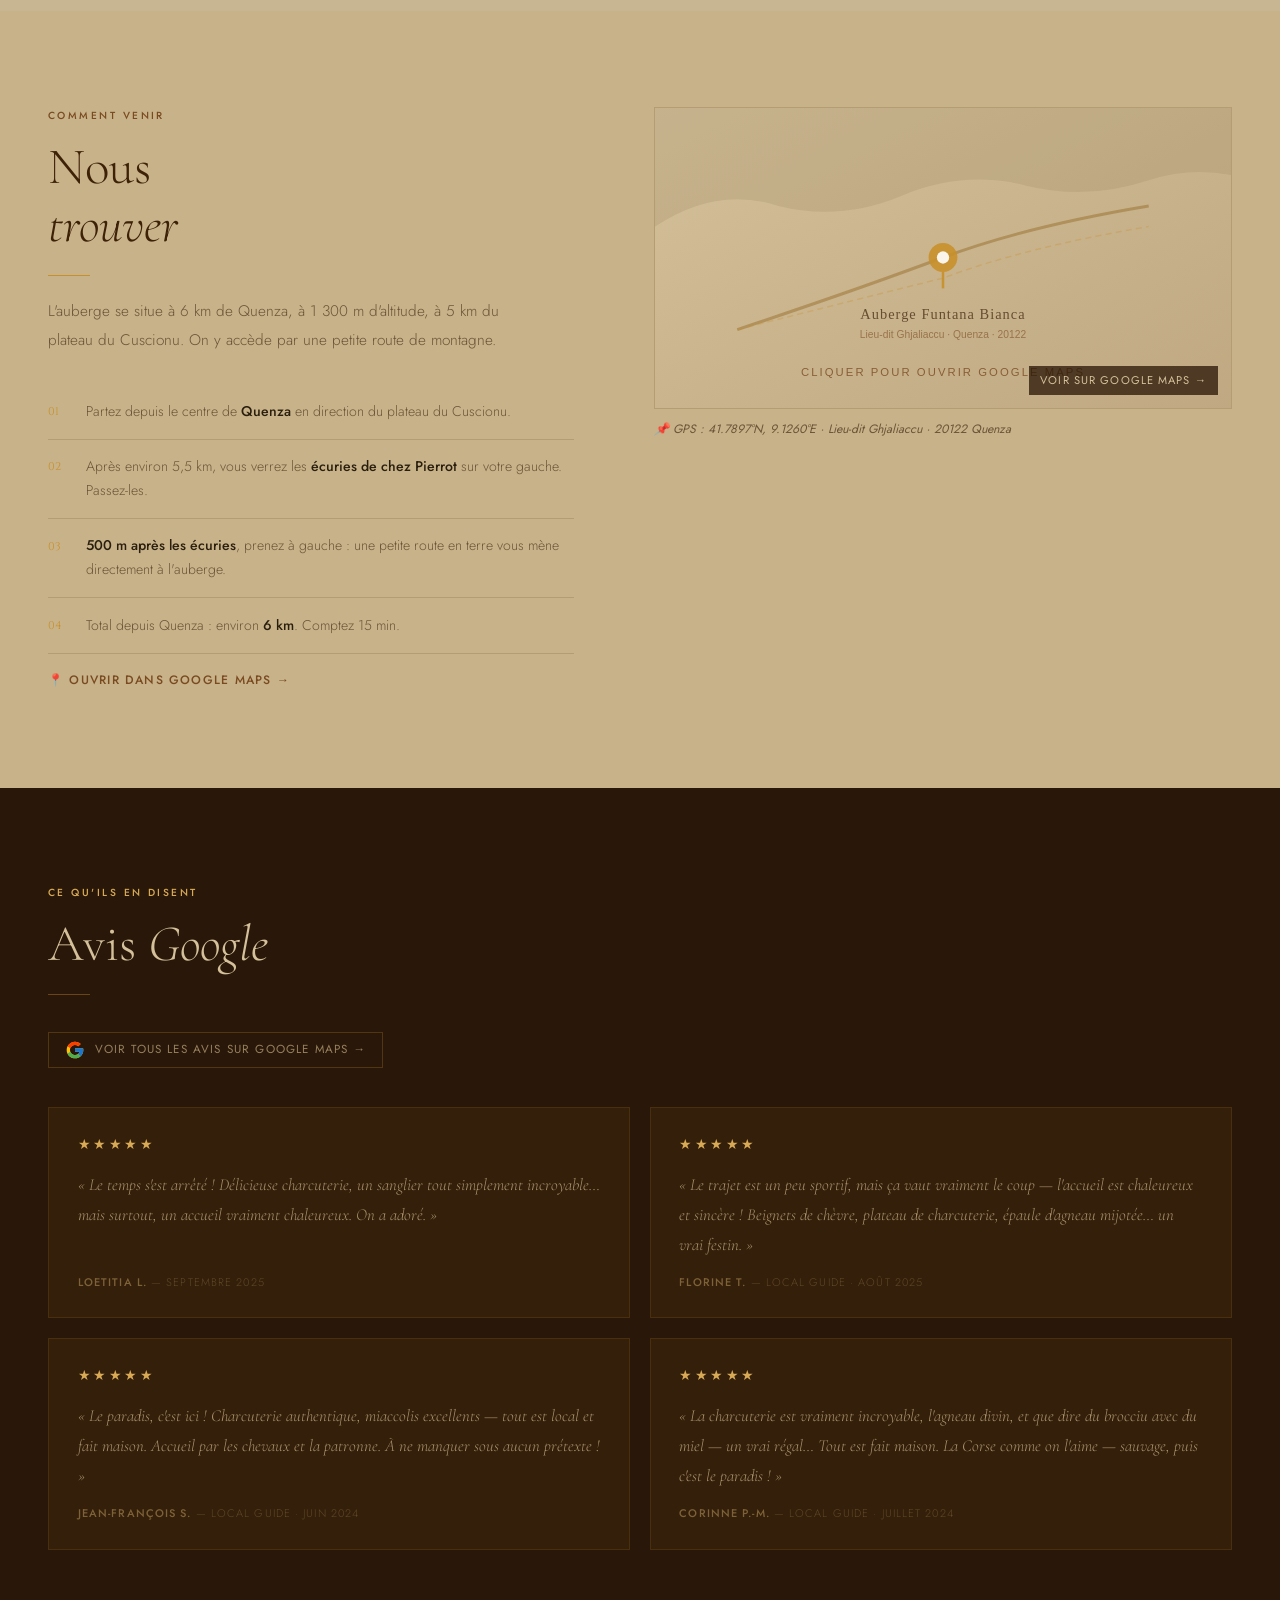
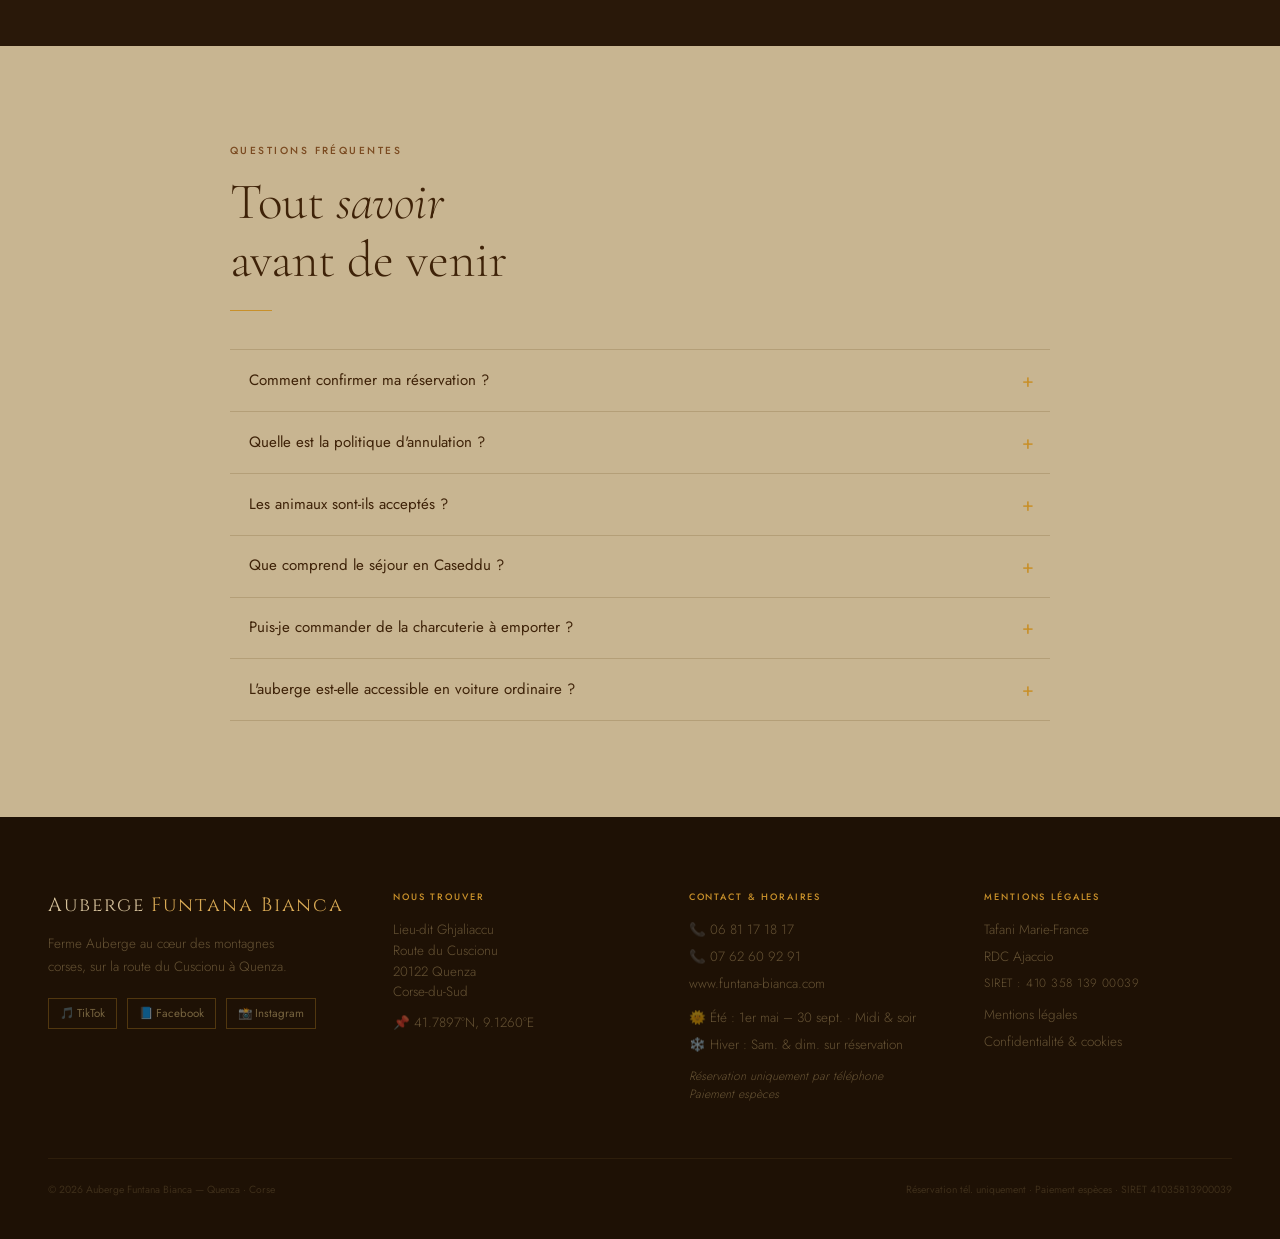
==== commit 88542bfa: "Replace band strip with info-bar card, make nav phone CTA prominent - .band replaced by .info-bar: d" ====
--- a/index.html
+++ b/index.html
@@ -103,7 +103,7 @@
     <li><a href="#acces">Accès</a></li>
     <li><a href="#" onclick="openGalerie();return false;" id="nav-galerie-link">Galerie</a></li>
   </ul>
-  <a href="tel:0681171817" class="nav-phone">📞&nbsp;06 81 17 18 17</a>
+  <a href="tel:0681171817" class="nav-phone">📞&nbsp;<span class="nav-phone-num">06 81 17 18 17</span></a>
   <button class="nav-burger" id="nav-burger" aria-label="Menu" aria-expanded="false" aria-controls="nav-menu">
     <span></span><span></span><span></span>
   </button>
@@ -154,17 +154,33 @@
   </div>
 </section>
 
-<!-- BAND -->
-<div class="band">
-  <div class="band-item"><strong>Altitude</strong>&nbsp;1 300 m</div>
-  <div class="band-dot"></div>
-  <div class="band-item"><strong>Cuscionu</strong>&nbsp;à 5 km</div>
-  <div class="band-dot"></div>
-  <div class="band-item"><strong>Réservation</strong>&nbsp;tél. uniquement</div>
-  <div class="band-dot"></div>
-  <div class="band-item"><strong>Paiement</strong>&nbsp;espèces</div>
-  <div class="band-dot"></div>
-  <div class="band-item"><strong>Animaux non admis</strong>&nbsp;en chambre</div>
+<!-- INFO BAR -->
+<div class="info-bar" role="region" aria-label="Informations pratiques">
+  <div class="info-bar-item">
+    <span class="ib-icon">🏔</span>
+    <span class="ib-label">Altitude</span>
+    <span class="ib-value">1 300 m</span>
+  </div>
+  <div class="info-bar-item">
+    <span class="ib-icon">📅</span>
+    <span class="ib-label">Ouverture</span>
+    <span class="ib-value">Été 7j/7<small>Sam.–dim. en hiver</small></span>
+  </div>
+  <div class="info-bar-item">
+    <span class="ib-icon">🛏</span>
+    <span class="ib-label">Caseddu dès</span>
+    <span class="ib-value">90 €<small>p.-déj. en sus</small></span>
+  </div>
+  <div class="info-bar-item">
+    <span class="ib-icon">📞</span>
+    <span class="ib-label">Réservation</span>
+    <span class="ib-value">Téléphone<small>uniquement</small></span>
+  </div>
+  <div class="info-bar-item">
+    <span class="ib-icon">💶</span>
+    <span class="ib-label">Paiement</span>
+    <span class="ib-value">Espèces<small>virement pour confirmer</small></span>
+  </div>
 </div>
 
 <!-- ════ BERGERIE ════ -->
--- a/css/style.css
+++ b/css/style.css
@@ -101,7 +101,7 @@
   background-attachment: fixed;
 }
 
-section, .band, footer, nav { position: relative; }
+section, .info-bar, footer, nav { position: relative; }
 #histoire    { background: rgba(218,200,163,0.95); }
 #bergerie    { background: rgba(205,185,148,0.94); }
 #restauration { background: rgba(198,175,132,0.95); }
@@ -111,7 +111,6 @@
 #acces       { background: rgba(204,182,140,0.94); }
 #temoignages { background: rgba(38,20,6,0.96); }
 #faq         { background: rgba(205,185,148,0.94); }
-.band        { background: rgba(40,20,5,0.96); }
 footer       { background: rgba(28,16,4,0.98); }
 nav          { background: rgba(212,192,150,0.96) !important; }
 
@@ -125,7 +124,7 @@
 .nav-links a::after { content: ''; position: absolute; bottom: 0; left: 0; right: 100%; height: 1px; background: var(--terre); transition: right 0.3s; }
 .nav-links a:hover { color: var(--text); }
 .nav-links a:hover::after { right: 0; }
-.nav-phone { font-size: 0.76rem; letter-spacing: 0.05em; border: 1px solid var(--ocre-dark); color: var(--terre-dark); background: transparent; padding: 0.48rem 1.2rem; font-family: 'Jost', sans-serif; font-weight: 500; transition: all 0.25s; text-decoration: none; display: inline-flex; align-items: center; gap: 0.4rem; }
+.nav-phone { font-size: 0.76rem; letter-spacing: 0.04em; border: none; color: var(--sable); background: var(--terre); padding: 0.52rem 1.2rem; font-family: 'Jost', sans-serif; font-weight: 500; transition: all 0.25s; text-decoration: none; display: inline-flex; align-items: center; gap: 0.4rem; flex-shrink: 0; white-space: nowrap; }
 .nav-phone:hover { background: var(--terre-dark); color: var(--sable); }
 
 /* ── HERO ── */
@@ -146,11 +145,25 @@
 .hero-scroll { position: absolute; bottom: 2rem; right: 3rem; z-index: 2; writing-mode: vertical-rl; font-size: 0.6rem; letter-spacing: 0.2em; text-transform: uppercase; color: rgba(210,185,140,0.35); display: flex; align-items: center; gap: 0.5rem; }
 .hero-scroll::before { content: ''; width: 1px; height: 52px; background: linear-gradient(to bottom, transparent, rgba(210,185,140,0.28)); }
 
-/* ── BAND ── */
-.band { display: flex; justify-content: center; gap: 3rem; padding: 1.4rem 2rem; flex-wrap: wrap; }
-.band-item { font-size: 0.68rem; letter-spacing: 0.15em; text-transform: uppercase; color: rgba(200,165,100,0.55); display: flex; align-items: center; gap: 0.55rem; }
-.band-item strong { color: var(--sable); font-weight: 500; }
-.band-dot { width: 3px; height: 3px; border-radius: 50%; background: var(--ocre); opacity: 0.5; }
+/* ── INFO BAR ── */
+.info-bar {
+  display: grid; grid-template-columns: repeat(5, 1fr);
+  max-width: 1060px; margin: 0 auto;
+  background: rgba(22,12,4,0.98);
+  border: 1px solid rgba(200,144,42,0.12);
+  box-shadow: 0 8px 36px rgba(0,0,0,0.28);
+}
+.info-bar-item {
+  display: flex; flex-direction: column; align-items: center;
+  text-align: center; gap: 0.25rem; padding: 1.3rem 0.8rem;
+  border-right: 1px solid rgba(200,144,42,0.1); transition: background 0.2s;
+}
+.info-bar-item:last-child { border-right: none; }
+.info-bar-item:hover { background: rgba(200,144,42,0.06); }
+.ib-icon { font-size: 1.15rem; line-height: 1; }
+.ib-label { font-size: 0.57rem; text-transform: uppercase; letter-spacing: 0.18em; color: rgba(200,165,100,0.42); font-weight: 500; }
+.ib-value { font-family: 'Cormorant Garamond', Georgia, serif; font-size: 1.05rem; font-weight: 400; color: var(--sable); line-height: 1.25; }
+.ib-value small { display: block; font-family: 'Jost', sans-serif; font-size: 0.63rem; color: rgba(200,165,100,0.38); font-weight: 300; margin-top: 0.08rem; letter-spacing: 0.04em; }
 
 /* ── LAYOUT ── */
 section { padding: 6rem 3rem; }
@@ -529,16 +542,19 @@
   .temoignages-grid { grid-template-columns: 1fr; }
   .galerie-strip-wrap { padding: 2rem 1.5rem; }
   .gs-item { flex: 0 0 220px; }
-}
-@media (max-width: 720px) {
-  .band { gap: 0.8rem 1.4rem; justify-content: flex-start; }
-  .band-dot { display: none; }
-  .band-item { font-size: 0.62rem; }
-}
+  .info-bar { grid-template-columns: repeat(3, 1fr); margin: 0 1.5rem; }
+  .info-bar-item { border-right: none; border-bottom: 1px solid rgba(200,144,42,0.1); }
+  .info-bar-item:nth-last-child(-n+2) { border-bottom: none; }
+  .nav-phone-num { display: none; }
+  .nav-phone { padding: 0.5rem 0.75rem; }
+}
+
 @media (max-width: 560px) {
   .pg2 { grid-template-columns: 1fr; }
-  .band { gap: 1.2rem; }
   .footer-grid { grid-template-columns: 1fr; }
   .gal-grid { grid-template-columns: 1fr 1fr; }
   .form-row-2 { grid-template-columns: 1fr; }
-}
+  .info-bar { grid-template-columns: 1fr 1fr; margin: 0 1rem; }
+  .info-bar-item:nth-last-child(-n+2) { border-bottom: 1px solid rgba(200,144,42,0.1); }
+  .info-bar-item:last-child { border-bottom: none; }
+}
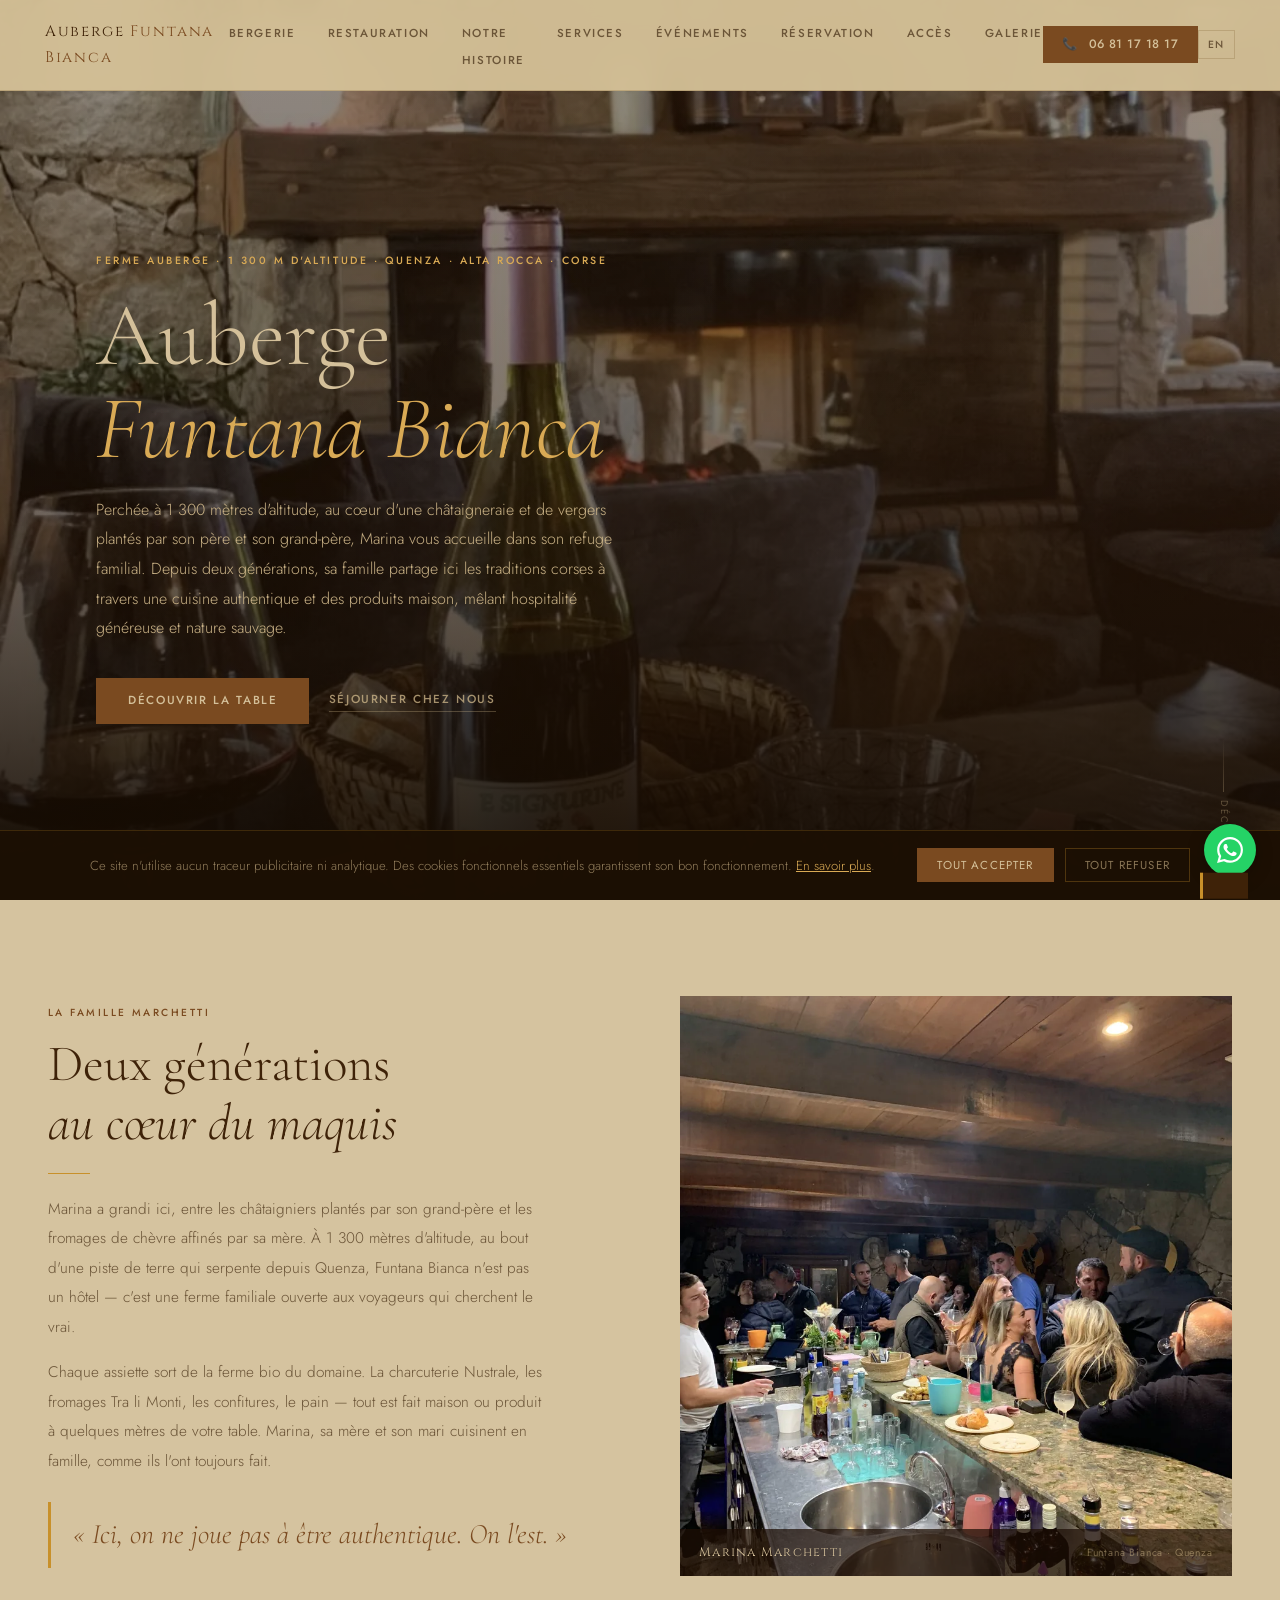
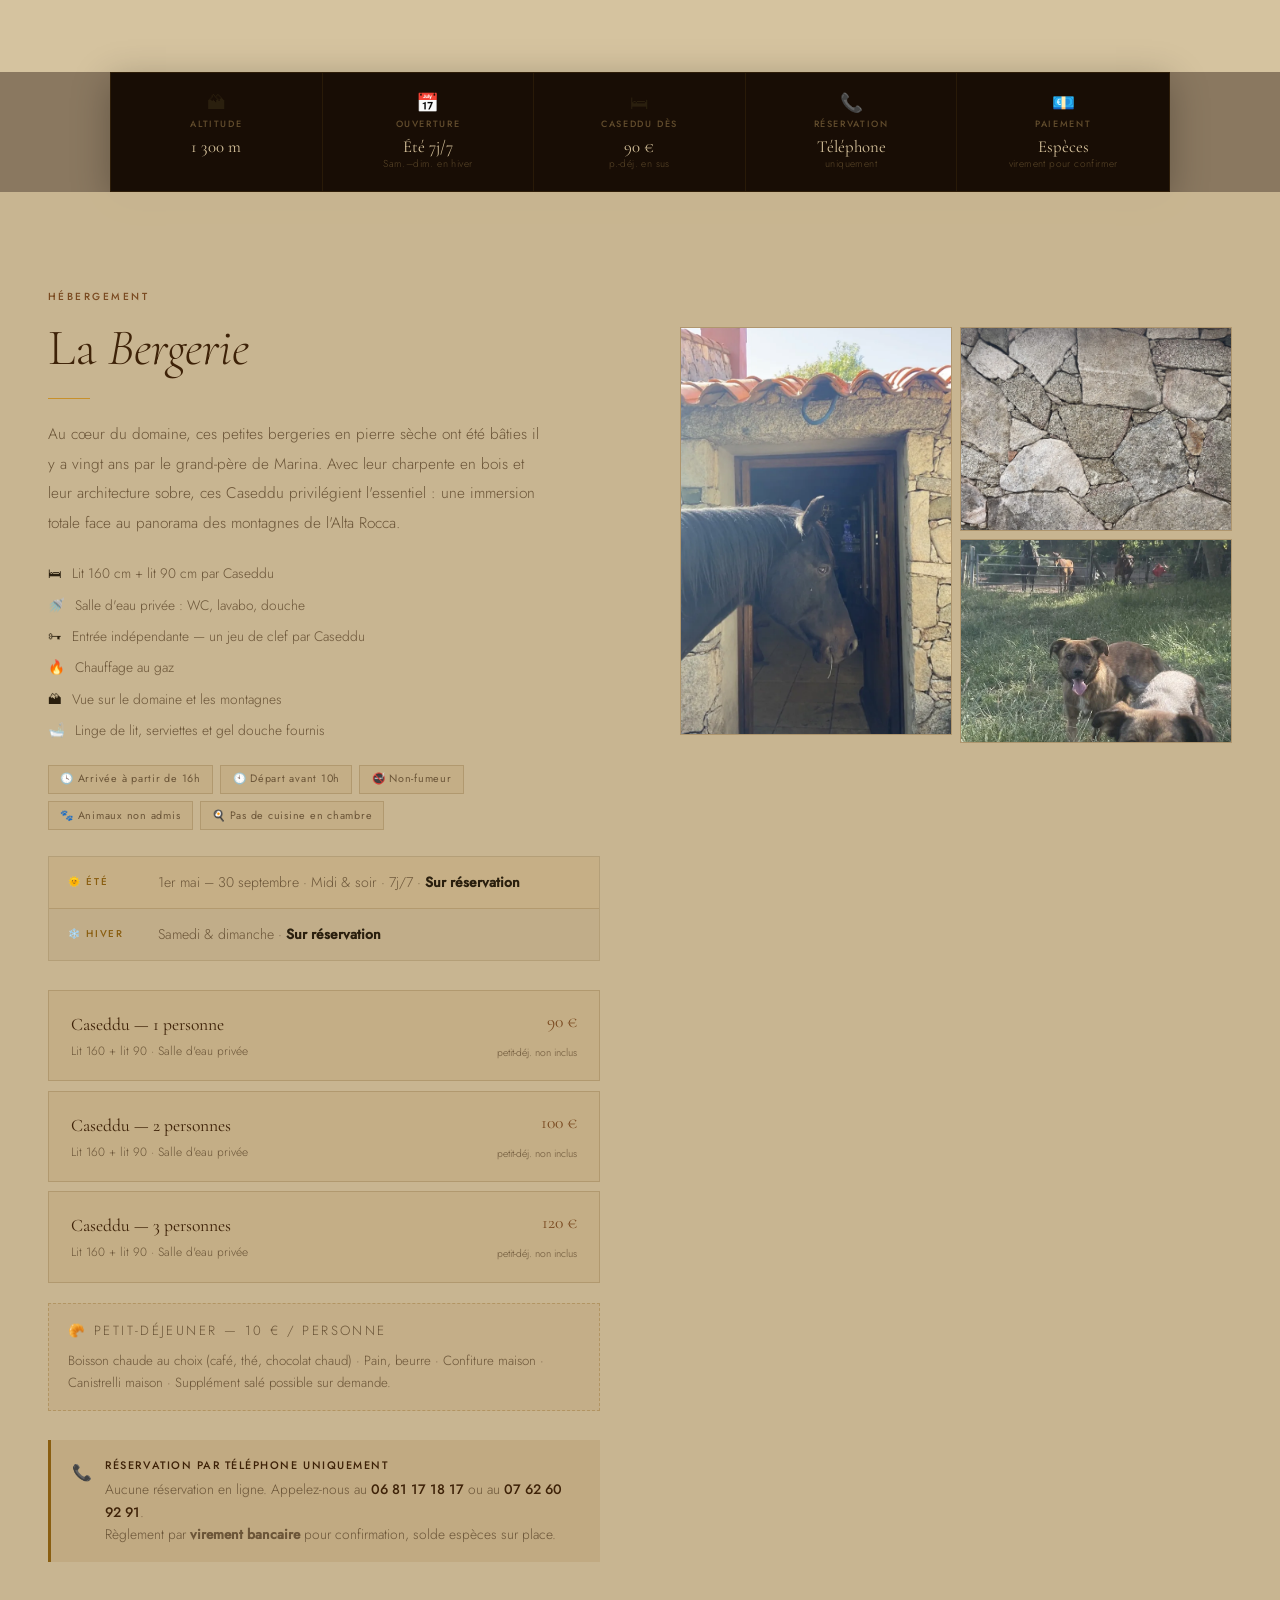
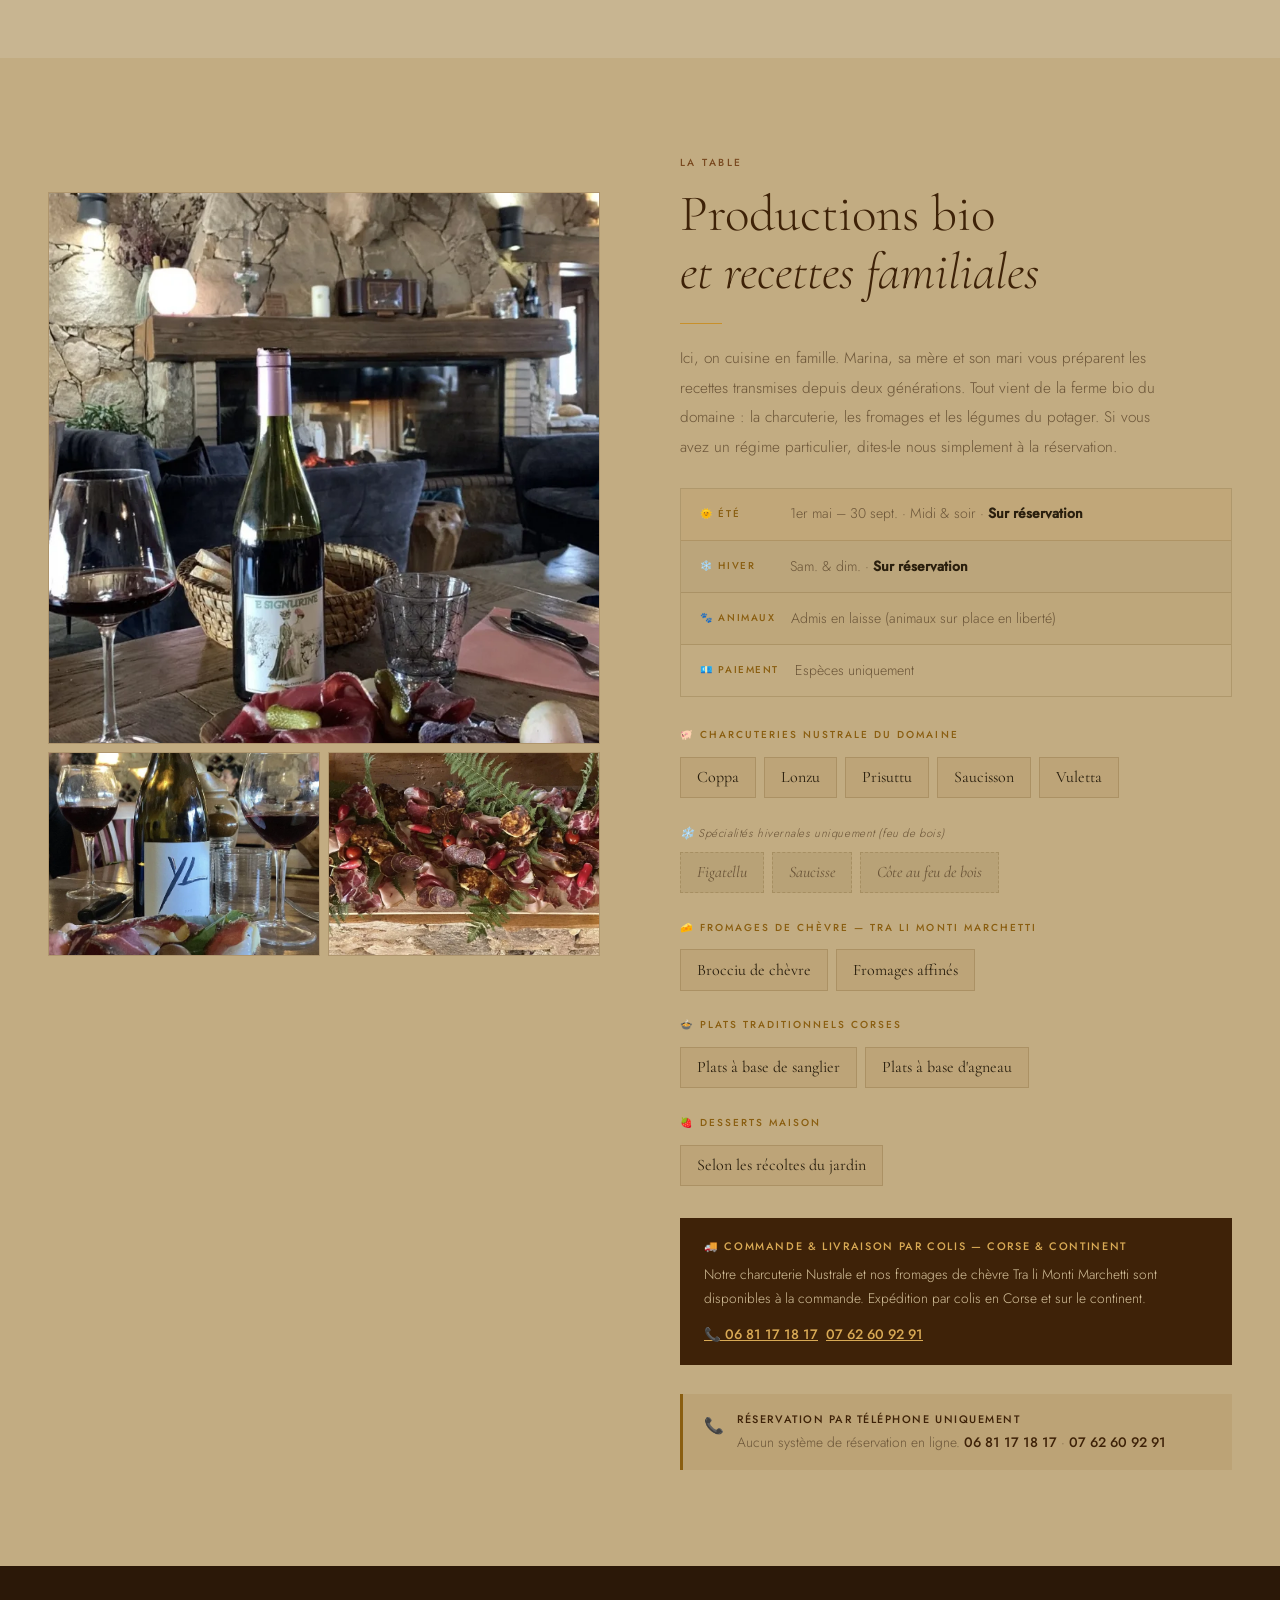
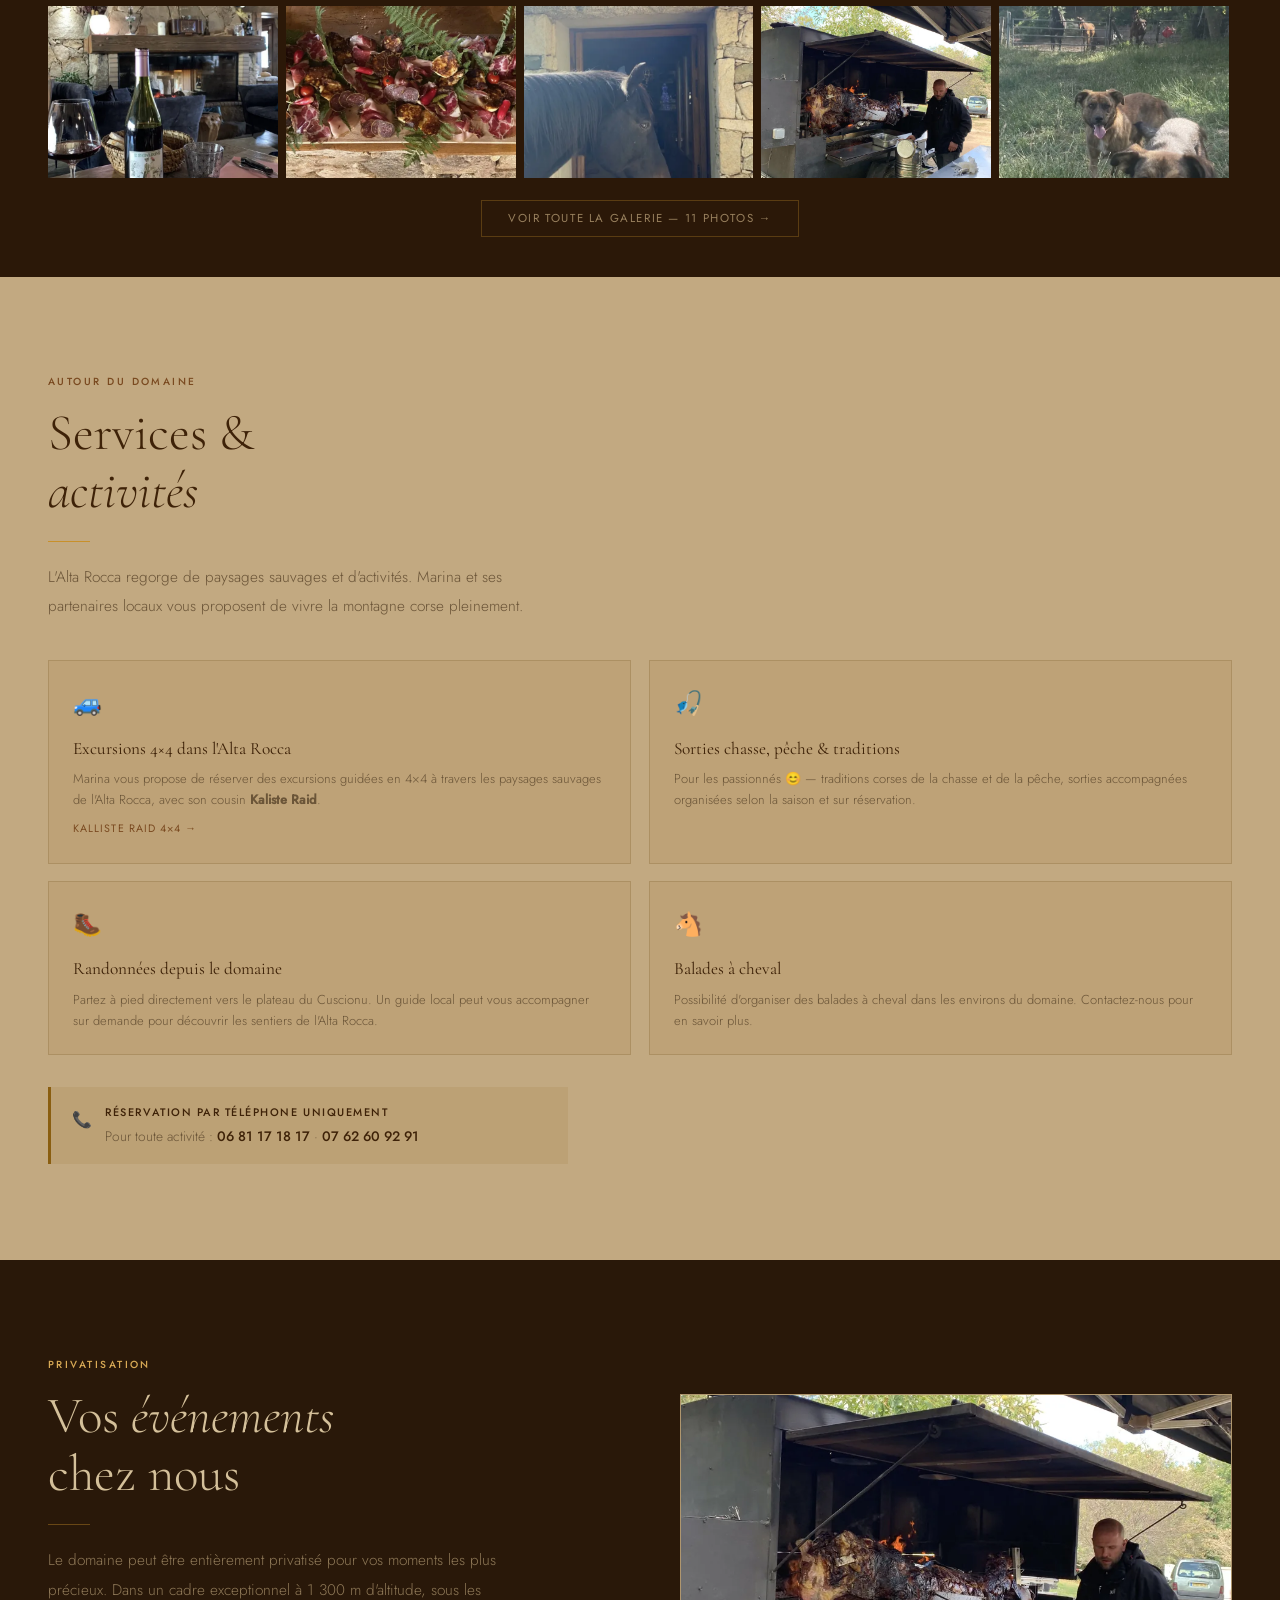
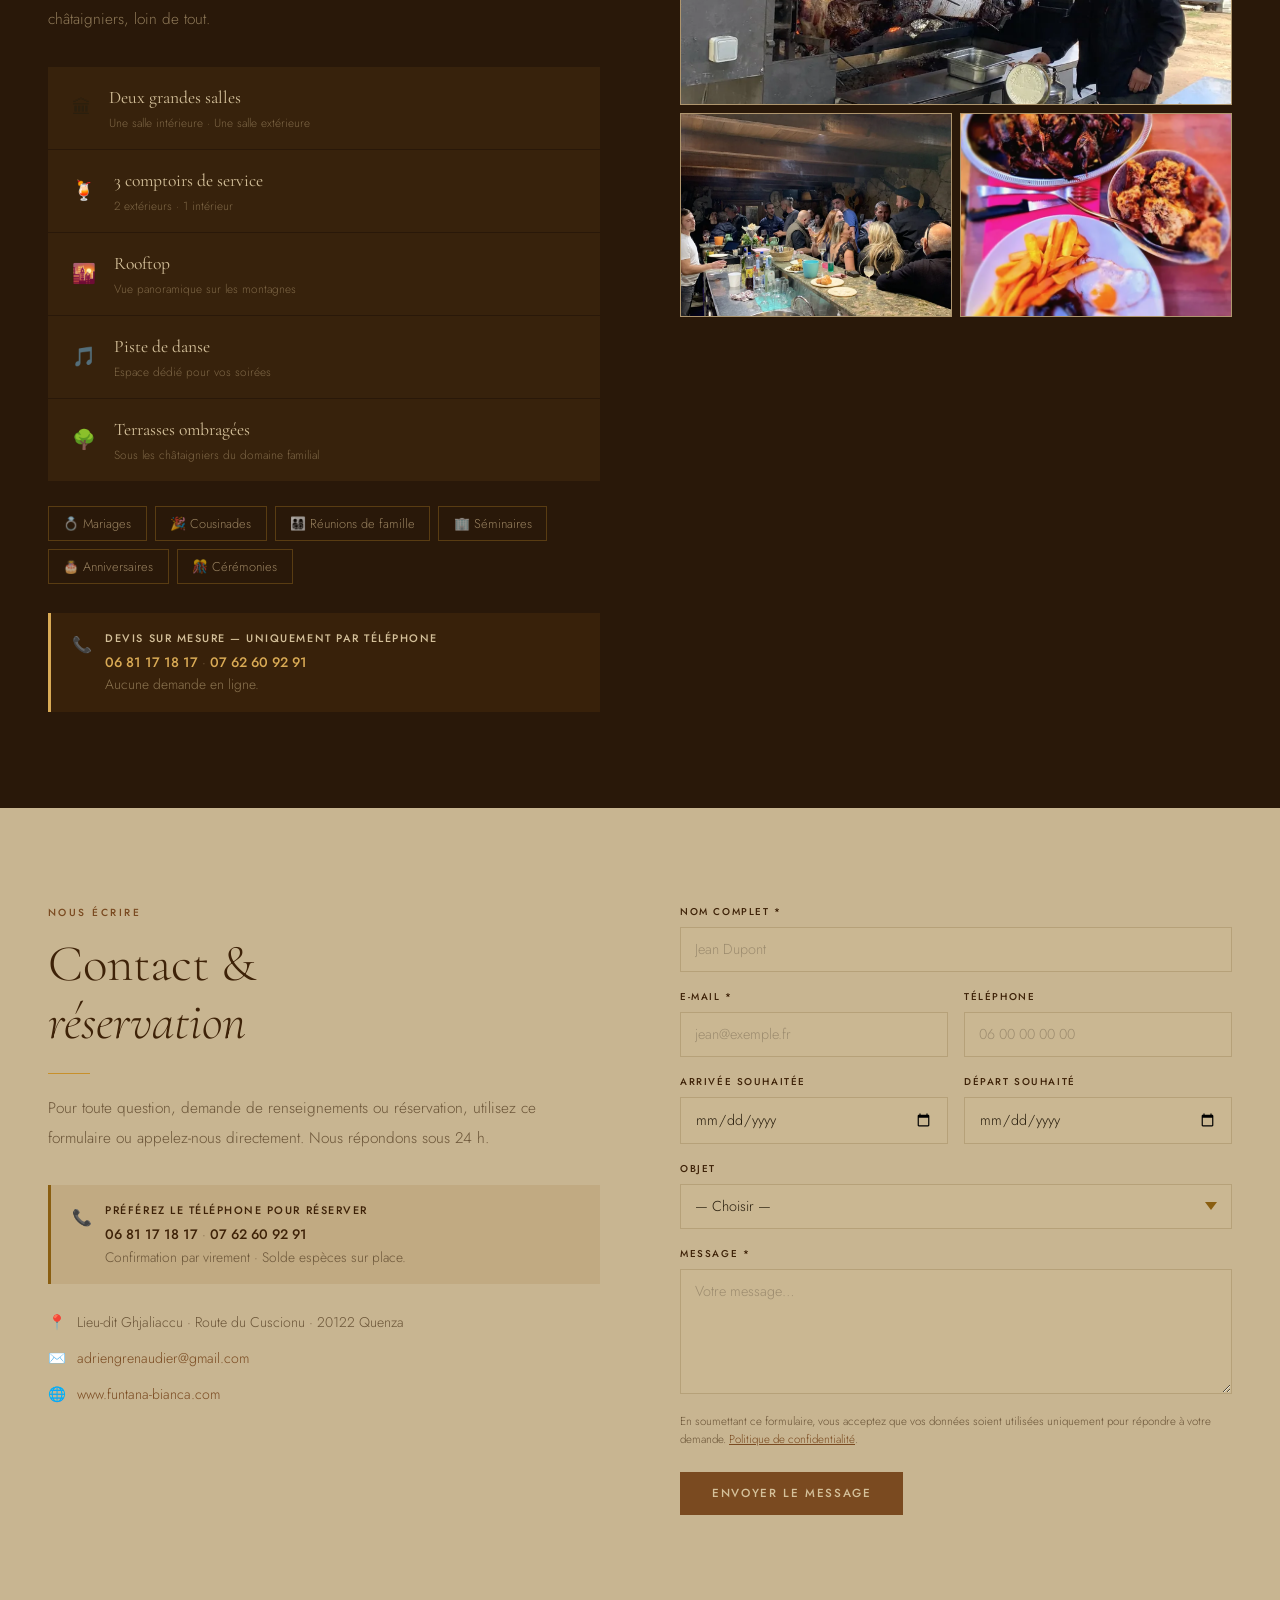
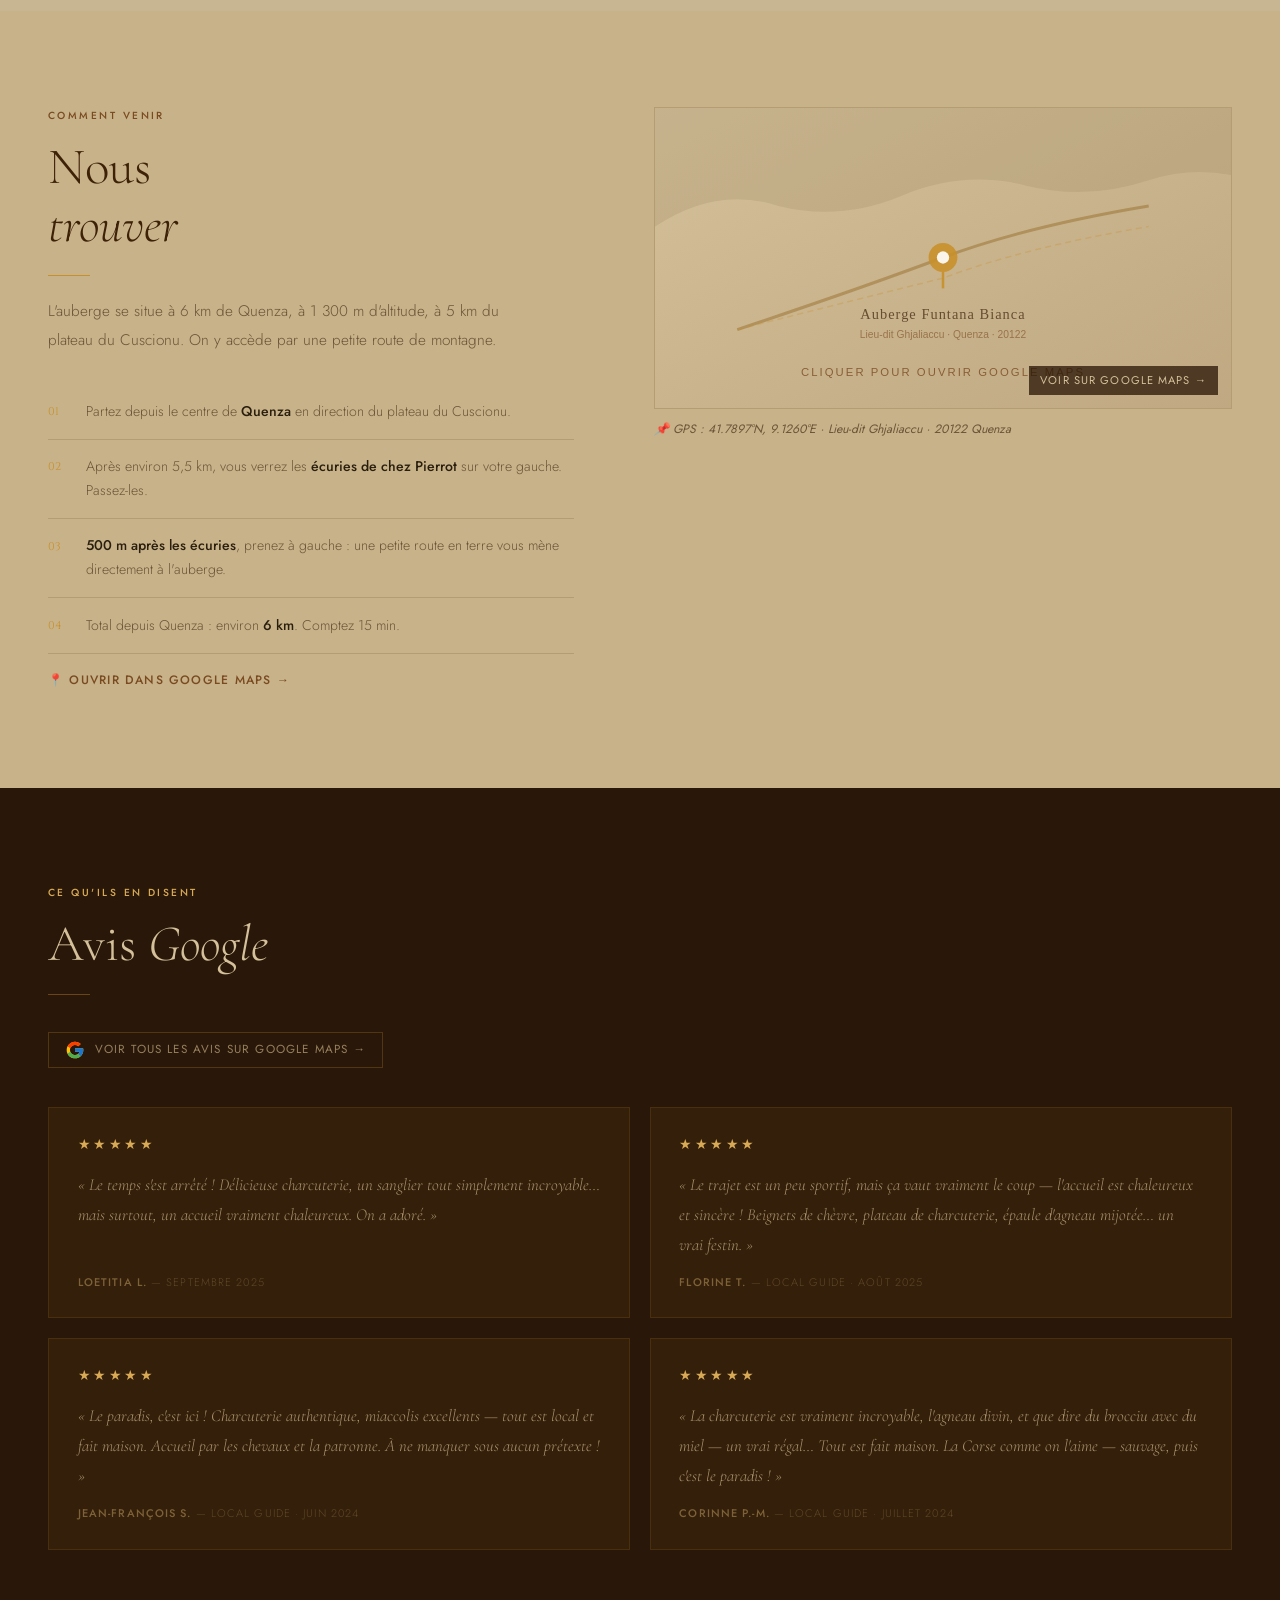
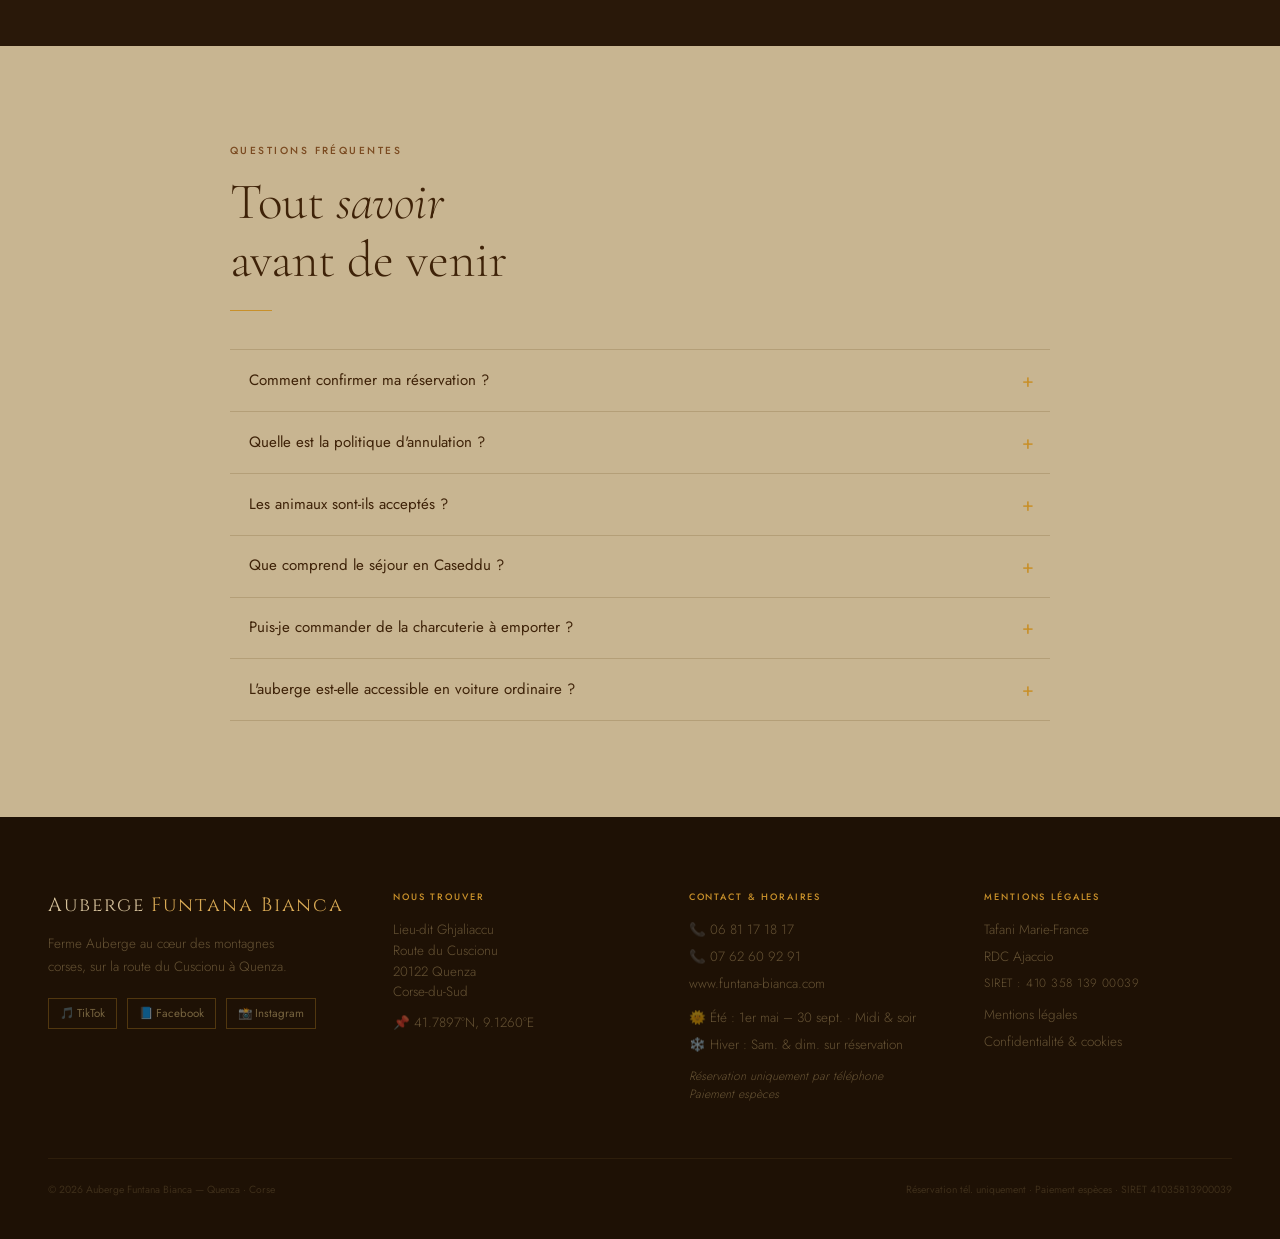
==== commit c4e2faea: "Add English version of the site (/en/) with lang switcher and hreflang - Create en/index.html: full " ====
--- a/index.html
+++ b/index.html
@@ -8,6 +8,10 @@
   <meta name="description" content="Ferme Auberge Funtana Bianca à Quenza, Corse-du-Sud. Chambres d'hôtes (Caseddu) à 1 300 m d'altitude, table corse familiale, charcuterie Nustrale, fromages de chèvre, événements privatisés. Réservation au 06 81 17 18 17.">
   <meta name="robots" content="index, follow">
   <link rel="canonical" href="https://www.funtana-bianca.com/">
+
+  <link rel="alternate" hreflang="fr" href="https://www.funtana-bianca.com/">
+  <link rel="alternate" hreflang="en" href="https://www.funtana-bianca.com/en/">
+  <link rel="alternate" hreflang="x-default" href="https://www.funtana-bianca.com/">
 
   <meta property="og:type" content="website">
   <meta property="og:url" content="https://www.funtana-bianca.com/">
@@ -104,6 +108,7 @@
     <li><a href="#" onclick="openGalerie();return false;" id="nav-galerie-link">Galerie</a></li>
   </ul>
   <a href="tel:0681171817" class="nav-phone">📞&nbsp;<span class="nav-phone-num">06 81 17 18 17</span></a>
+  <a href="/en/" class="nav-lang" lang="en">EN</a>
   <button class="nav-burger" id="nav-burger" aria-label="Menu" aria-expanded="false" aria-controls="nav-menu">
     <span></span><span></span><span></span>
   </button>
--- a/css/style.css
+++ b/css/style.css
@@ -126,6 +126,8 @@
 .nav-links a:hover::after { right: 0; }
 .nav-phone { font-size: 0.76rem; letter-spacing: 0.04em; border: none; color: var(--sable); background: var(--terre); padding: 0.52rem 1.2rem; font-family: 'Jost', sans-serif; font-weight: 500; transition: all 0.25s; text-decoration: none; display: inline-flex; align-items: center; gap: 0.4rem; flex-shrink: 0; white-space: nowrap; }
 .nav-phone:hover { background: var(--terre-dark); color: var(--sable); }
+.nav-lang { font-size: 0.65rem; letter-spacing: 0.12em; font-weight: 500; color: var(--text-muted); text-decoration: none; border: 1px solid var(--border); padding: 0.3rem 0.6rem; transition: all 0.2s; font-family: 'Jost', sans-serif; flex-shrink: 0; }
+.nav-lang:hover { color: var(--terre-dark); border-color: var(--ocre-dark); }
 
 /* ── HERO ── */
 .hero { height: 100vh; min-height: 640px; position: relative; display: flex; align-items: flex-end; overflow: hidden; }
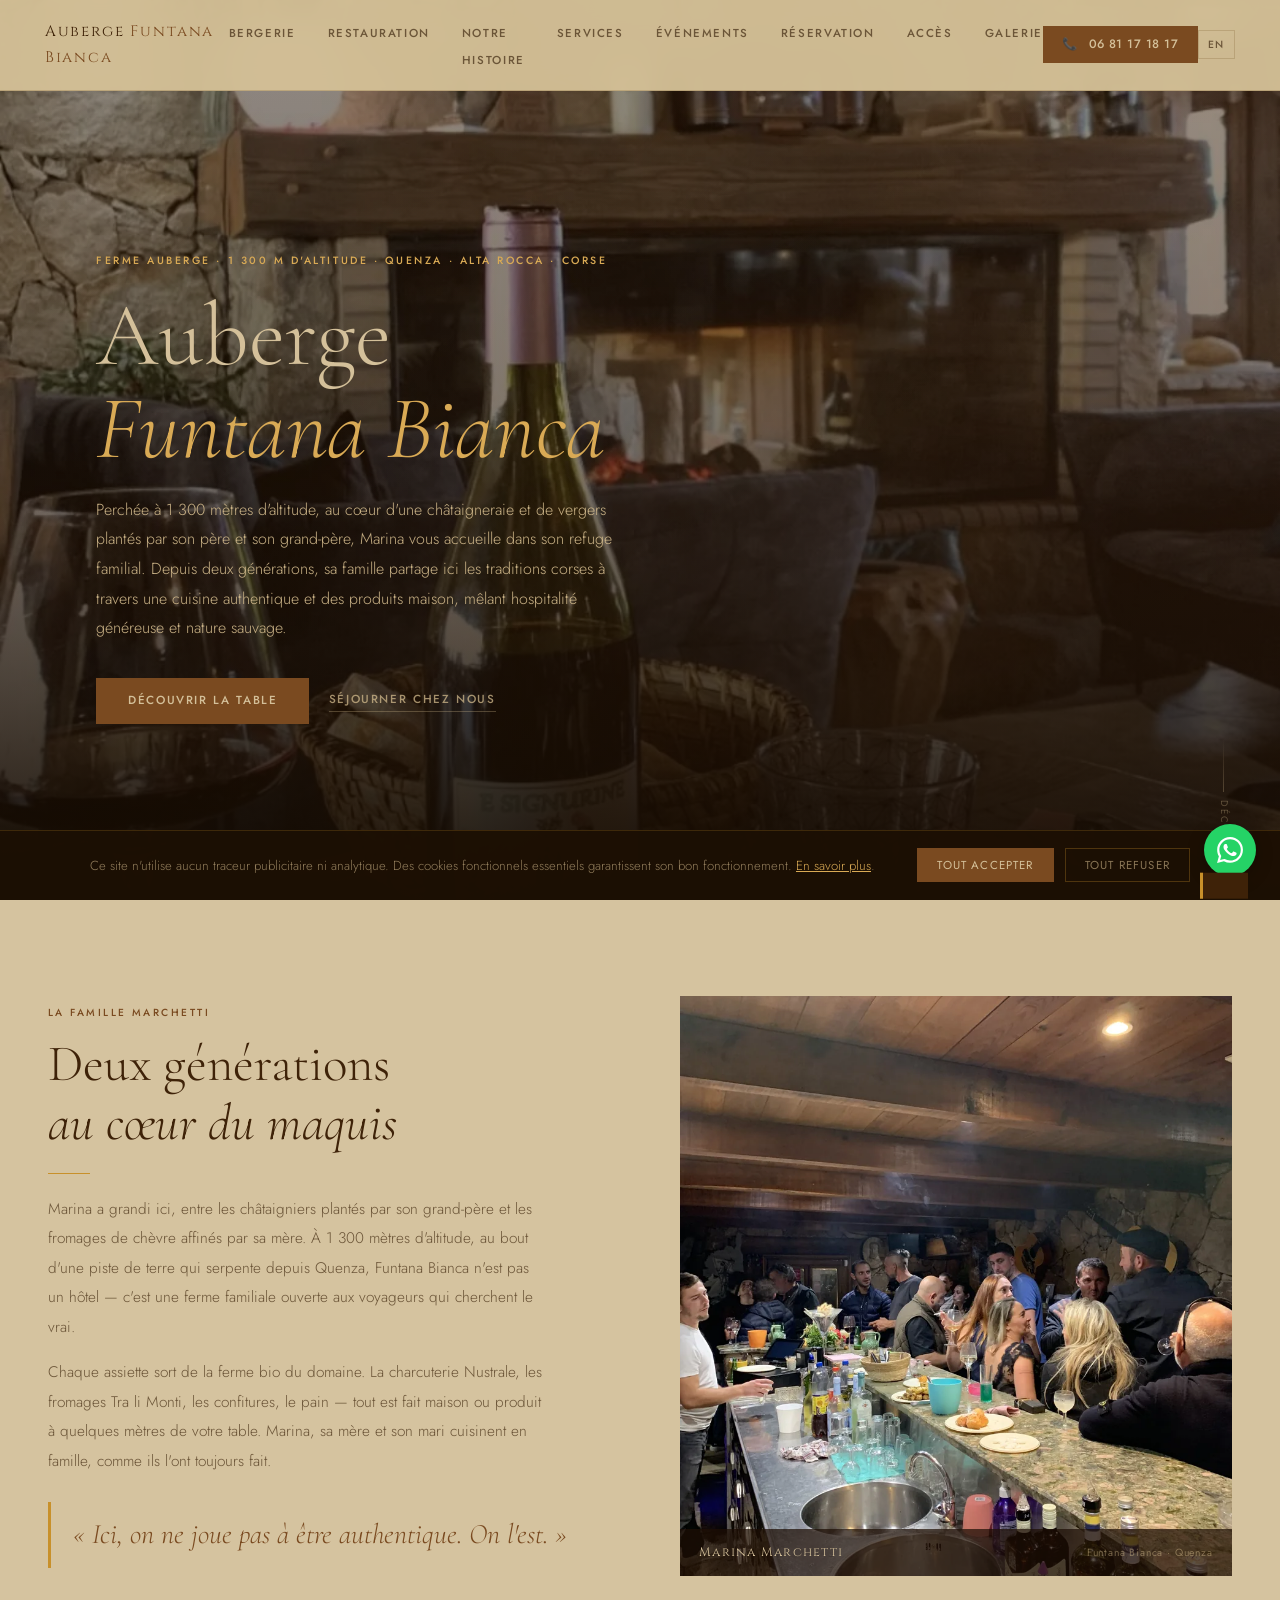
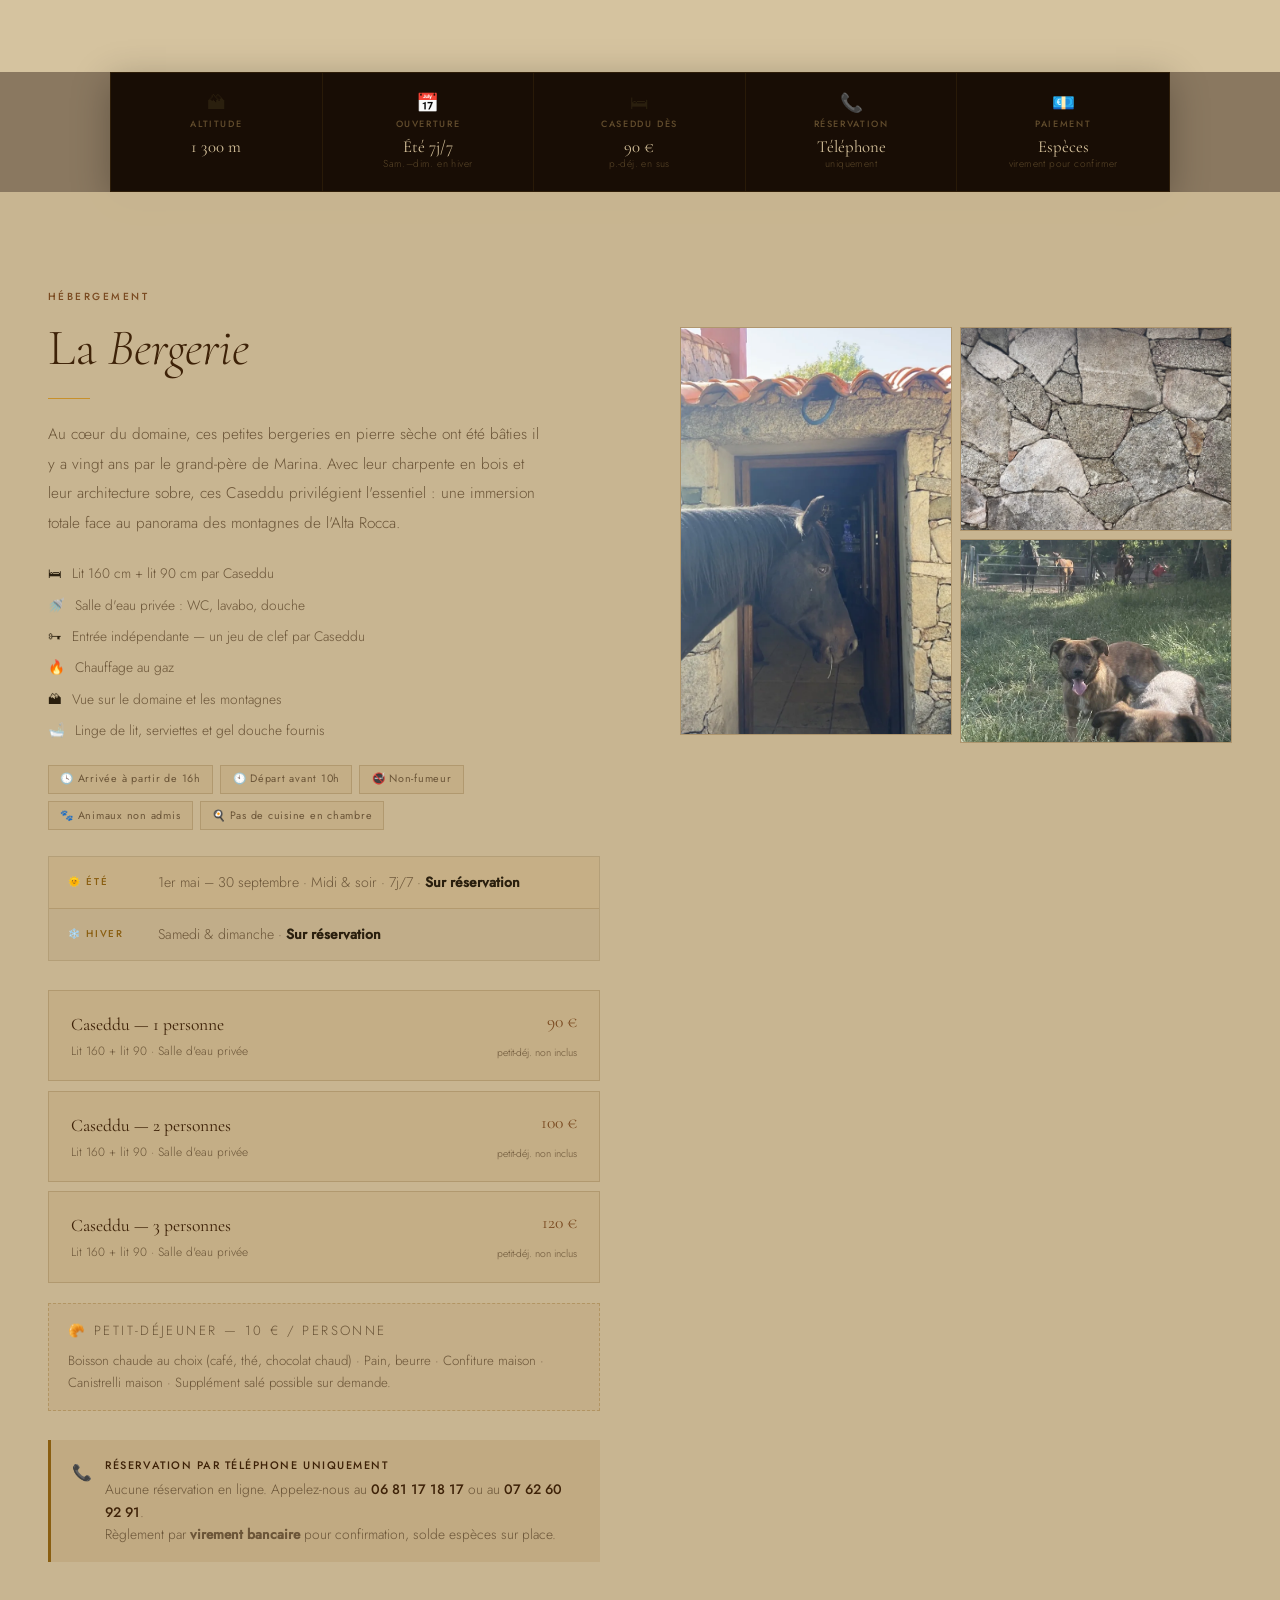
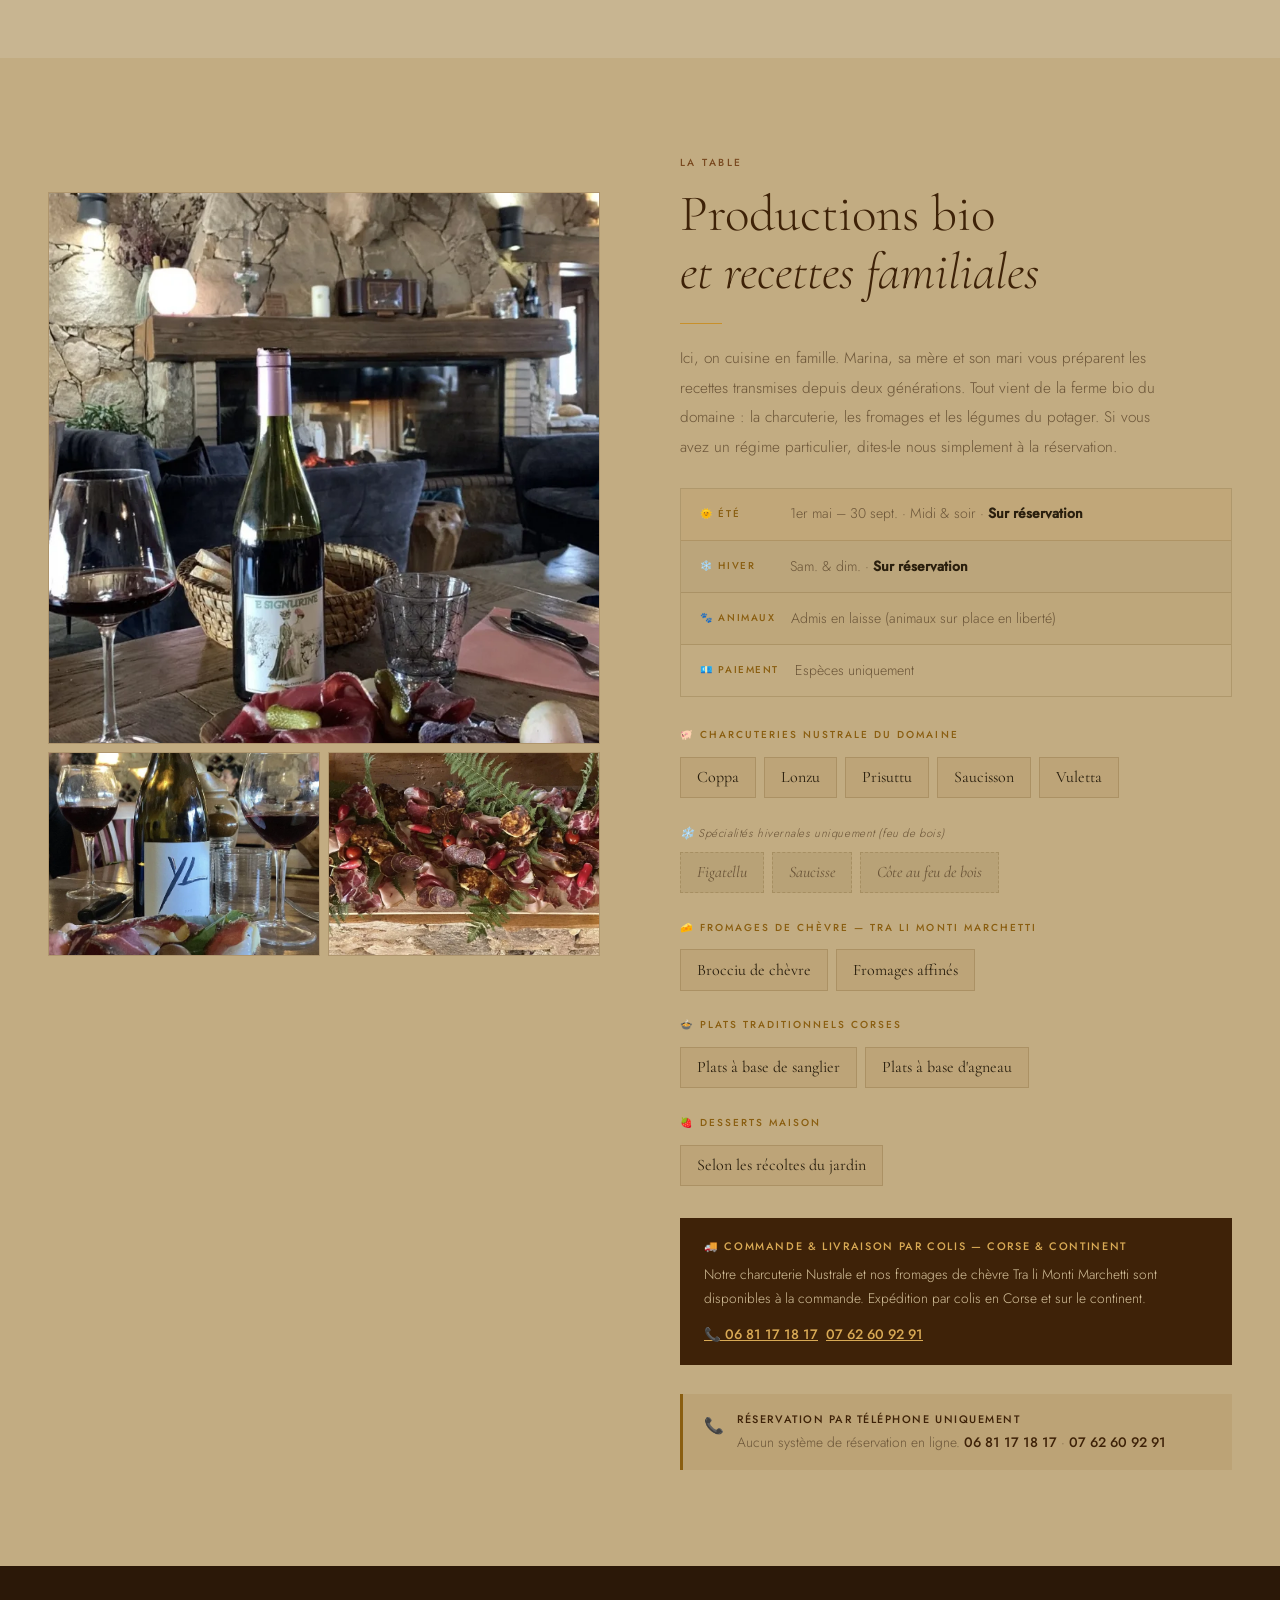
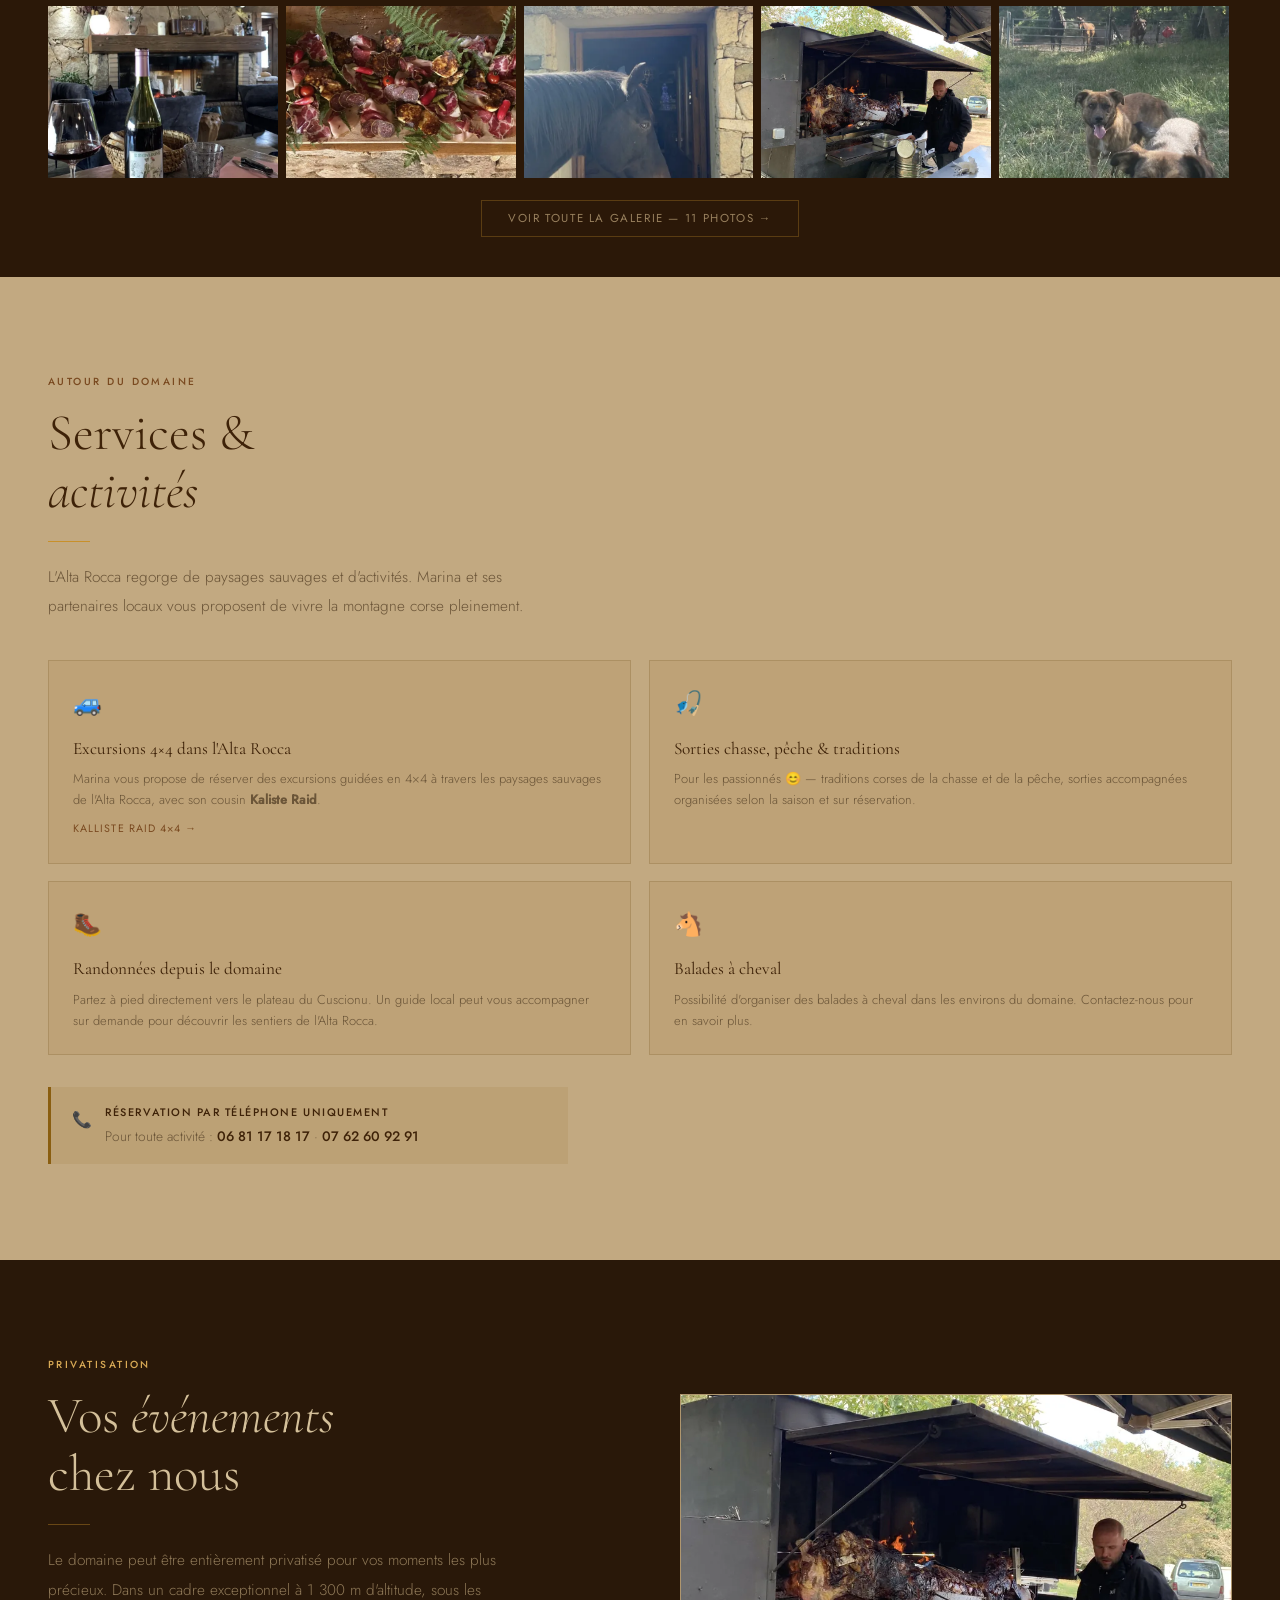
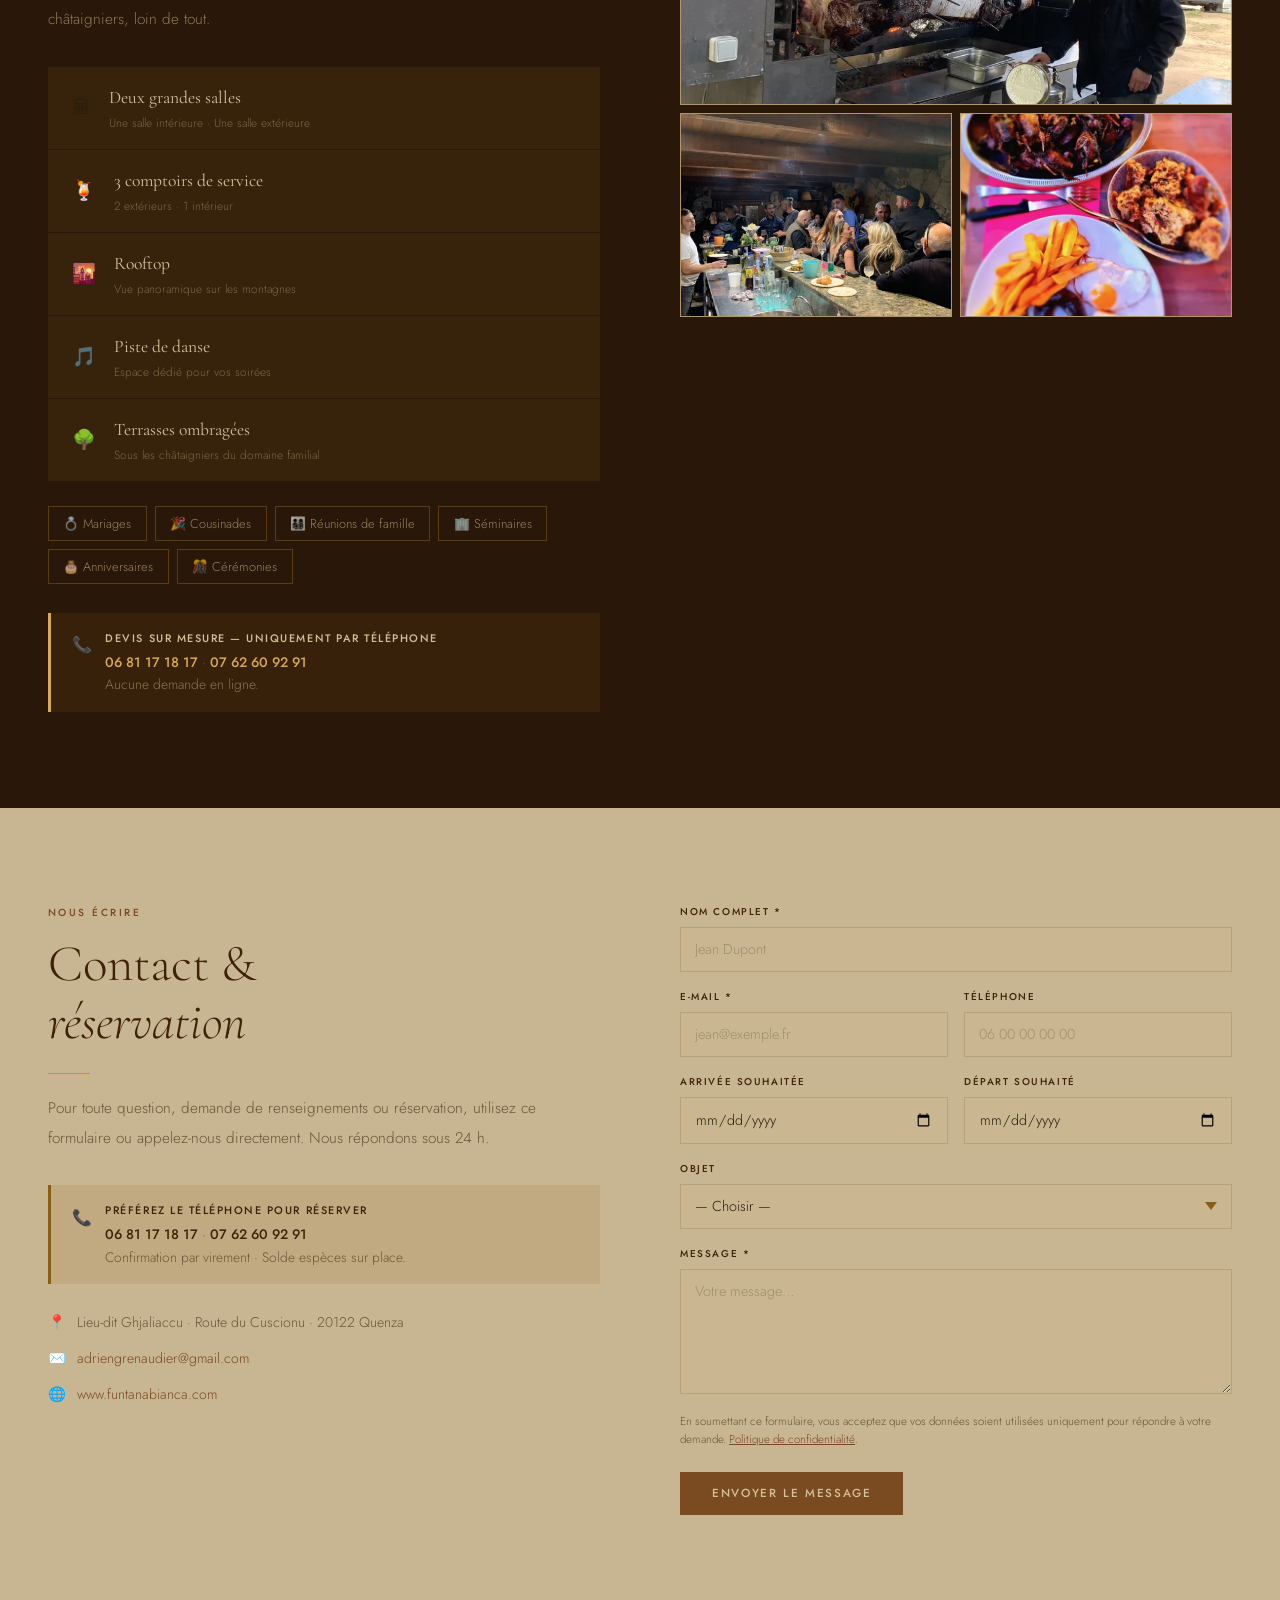
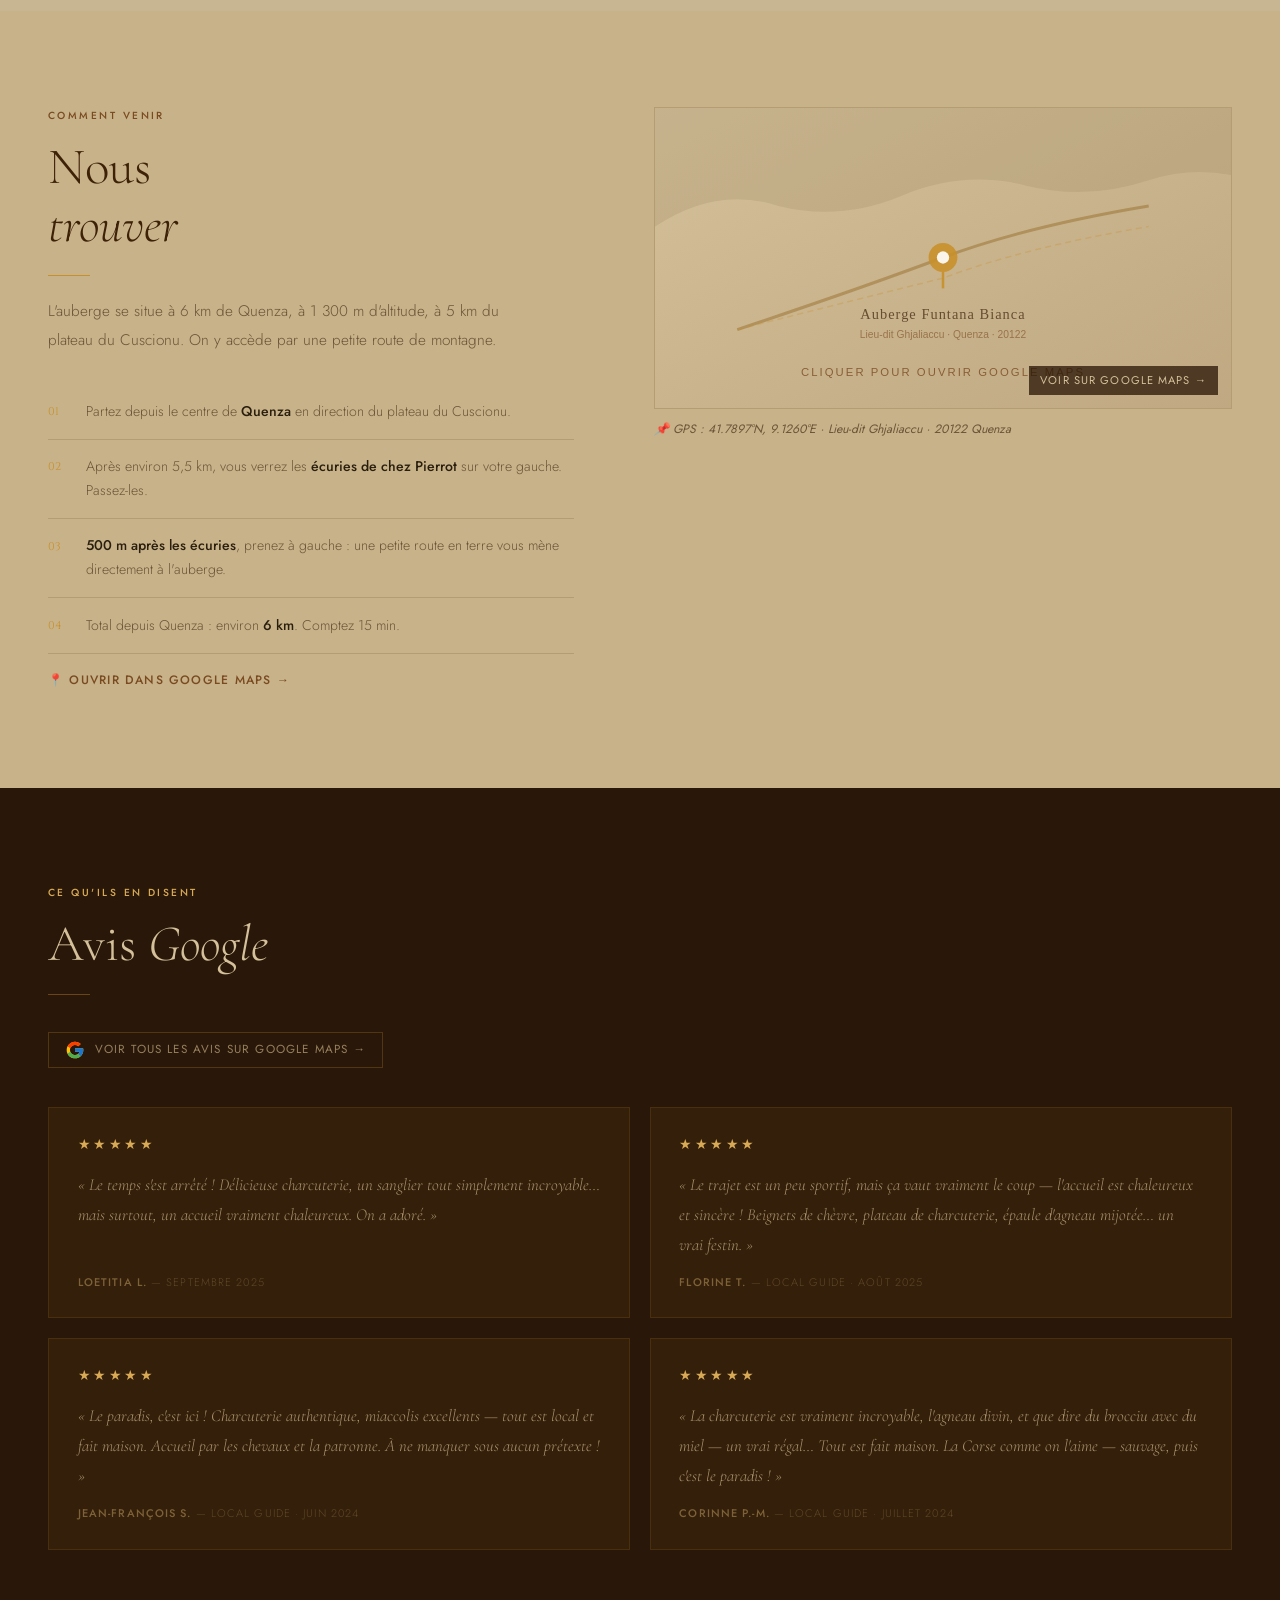
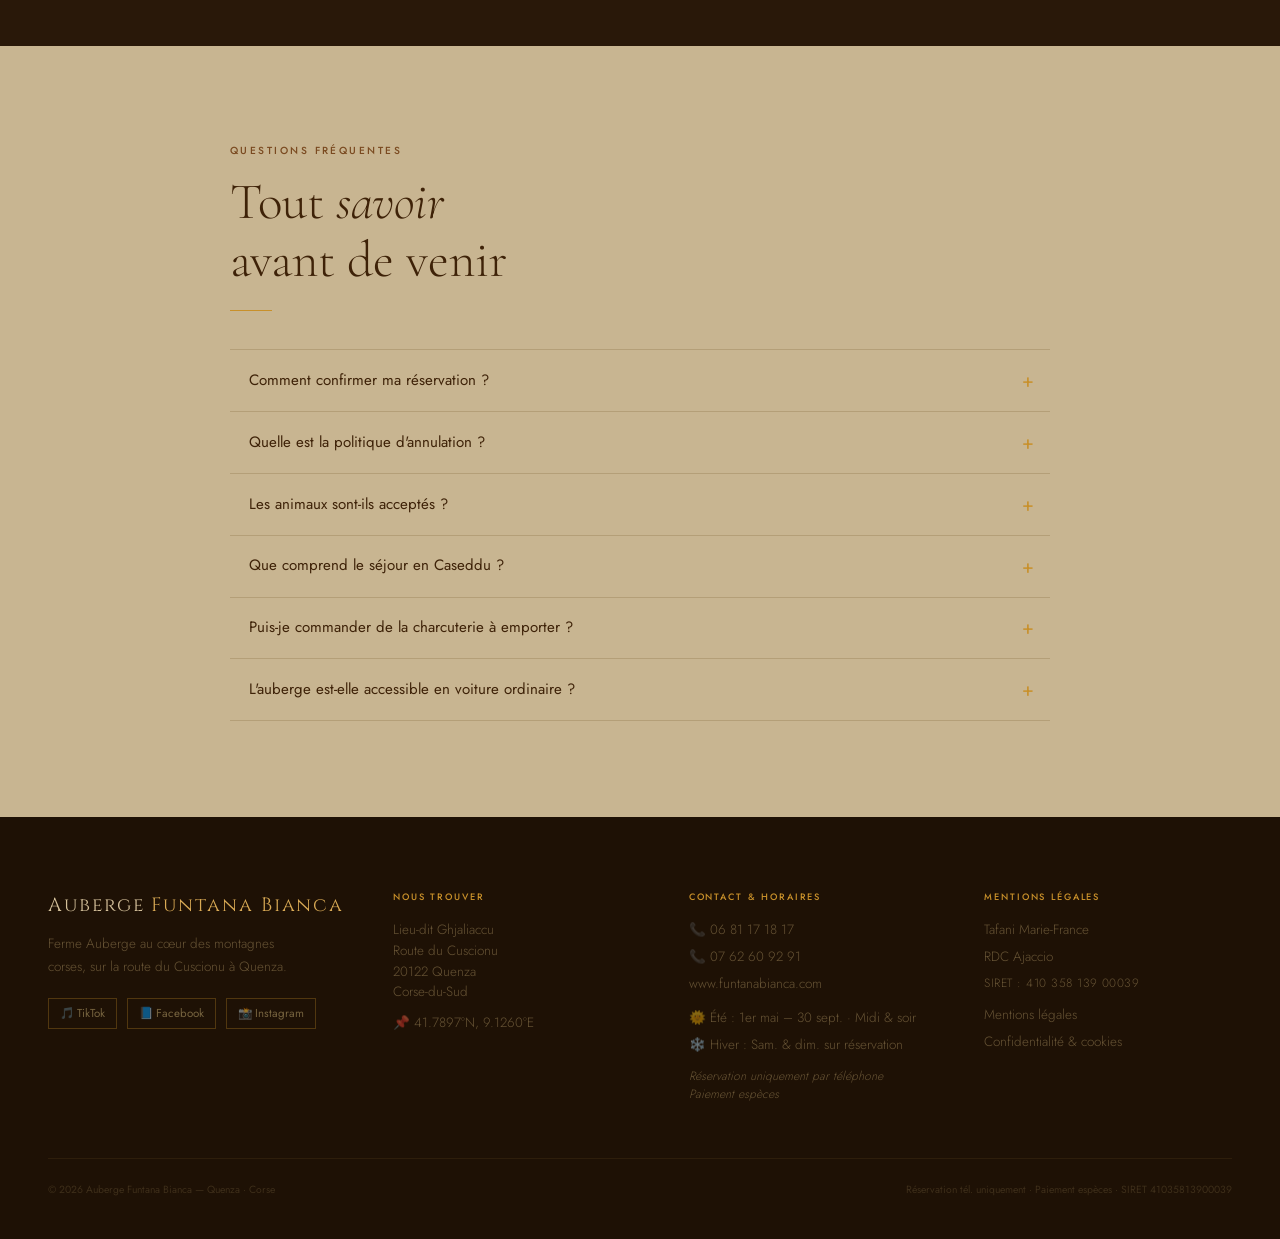
==== commit 12bc18c8: "Update domain from funtana-bianca.com to funtanabianca.com Replace all canonical URLs, hreflang, og:" ====
--- a/index.html
+++ b/index.html
@@ -7,24 +7,24 @@
   <title>Auberge Funtana Bianca — Ferme Auberge à Quenza, Corse (Alta Rocca)</title>
   <meta name="description" content="Ferme Auberge Funtana Bianca à Quenza, Corse-du-Sud. Chambres d'hôtes (Caseddu) à 1 300 m d'altitude, table corse familiale, charcuterie Nustrale, fromages de chèvre, événements privatisés. Réservation au 06 81 17 18 17.">
   <meta name="robots" content="index, follow">
-  <link rel="canonical" href="https://www.funtana-bianca.com/">
-
-  <link rel="alternate" hreflang="fr" href="https://www.funtana-bianca.com/">
-  <link rel="alternate" hreflang="en" href="https://www.funtana-bianca.com/en/">
-  <link rel="alternate" hreflang="x-default" href="https://www.funtana-bianca.com/">
+  <link rel="canonical" href="https://www.funtanabianca.com/">
+
+  <link rel="alternate" hreflang="fr" href="https://www.funtanabianca.com/">
+  <link rel="alternate" hreflang="en" href="https://www.funtanabianca.com/en/">
+  <link rel="alternate" hreflang="x-default" href="https://www.funtanabianca.com/">
 
   <meta property="og:type" content="website">
-  <meta property="og:url" content="https://www.funtana-bianca.com/">
+  <meta property="og:url" content="https://www.funtanabianca.com/">
   <meta property="og:title" content="Auberge Funtana Bianca — Ferme Auberge à Quenza, Corse">
   <meta property="og:description" content="À 1 300 m d'altitude, au cœur de l'Alta Rocca. Table familiale, Caseddu, charcuterie Nustrale, événements privatisés.">
-  <meta property="og:image" content="https://www.funtana-bianca.com/assets/img/og-image.webp">
+  <meta property="og:image" content="https://www.funtanabianca.com/assets/img/og-image.webp">
   <meta property="og:locale" content="fr_FR">
   <meta property="og:site_name" content="Auberge Funtana Bianca">
 
   <meta name="twitter:card" content="summary_large_image">
   <meta name="twitter:title" content="Auberge Funtana Bianca — Ferme Auberge à Quenza, Corse">
   <meta name="twitter:description" content="À 1 300 m d'altitude, au cœur de l'Alta Rocca. Table familiale, Caseddu, charcuterie Nustrale, événements privatisés.">
-  <meta name="twitter:image" content="https://www.funtana-bianca.com/assets/img/og-image.webp">
+  <meta name="twitter:image" content="https://www.funtanabianca.com/assets/img/og-image.webp">
 
   <link rel="icon" type="image/svg+xml" href="favicon.svg">
   <link rel="stylesheet" href="css/style.css">
@@ -36,7 +36,7 @@
     "name": "Auberge Funtana Bianca",
     "alternateName": "Ferme Auberge Funtana Bianca",
     "description": "Ferme auberge familiale à 1 300 m d'altitude, au cœur de la forêt de châtaigniers de l'Alta Rocca. Chambres d'hôtes (Caseddu), table corse traditionnelle, charcuterie Nustrale et fromages de chèvre, organisation d'événements privatisés.",
-    "url": "https://www.funtana-bianca.com",
+    "url": "https://www.funtanabianca.com",
     "telephone": "+33681171817",
     "address": {
       "@type": "PostalAddress",
@@ -492,7 +492,7 @@
       <div class="contact-info">
         <div class="ci-row"><span class="ci-ico">📍</span><span>Lieu-dit Ghjaliaccu · Route du Cuscionu · 20122 Quenza</span></div>
         <div class="ci-row"><span class="ci-ico">✉️</span><a href="mailto:adriengrenaudier@gmail.com">adriengrenaudier@gmail.com</a></div>
-        <div class="ci-row"><span class="ci-ico">🌐</span><a href="https://www.funtana-bianca.com" target="_blank" rel="noopener">www.funtana-bianca.com</a></div>
+        <div class="ci-row"><span class="ci-ico">🌐</span><a href="https://www.funtanabianca.com" target="_blank" rel="noopener">www.funtanabianca.com</a></div>
       </div>
     </div>
 
@@ -692,7 +692,7 @@
       <h4>Contact &amp; horaires</h4>
       <a href="tel:0681171817">📞 06 81 17 18 17</a>
       <a href="tel:0762609291">📞 07 62 60 92 91</a>
-      <a href="https://www.funtana-bianca.com" target="_blank" rel="noopener" style="margin-top:0.4rem;">www.funtana-bianca.com</a>
+      <a href="https://www.funtanabianca.com" target="_blank" rel="noopener" style="margin-top:0.4rem;">www.funtanabianca.com</a>
       <p style="margin-top:0.8rem;">🌞 Été : 1er mai – 30 sept. · Midi &amp; soir</p>
       <p>❄️ Hiver : Sam. &amp; dim. sur réservation</p>
       <p style="margin-top:0.7rem;font-size:0.75rem;font-style:italic;">Réservation uniquement par téléphone<br>Paiement espèces</p>
